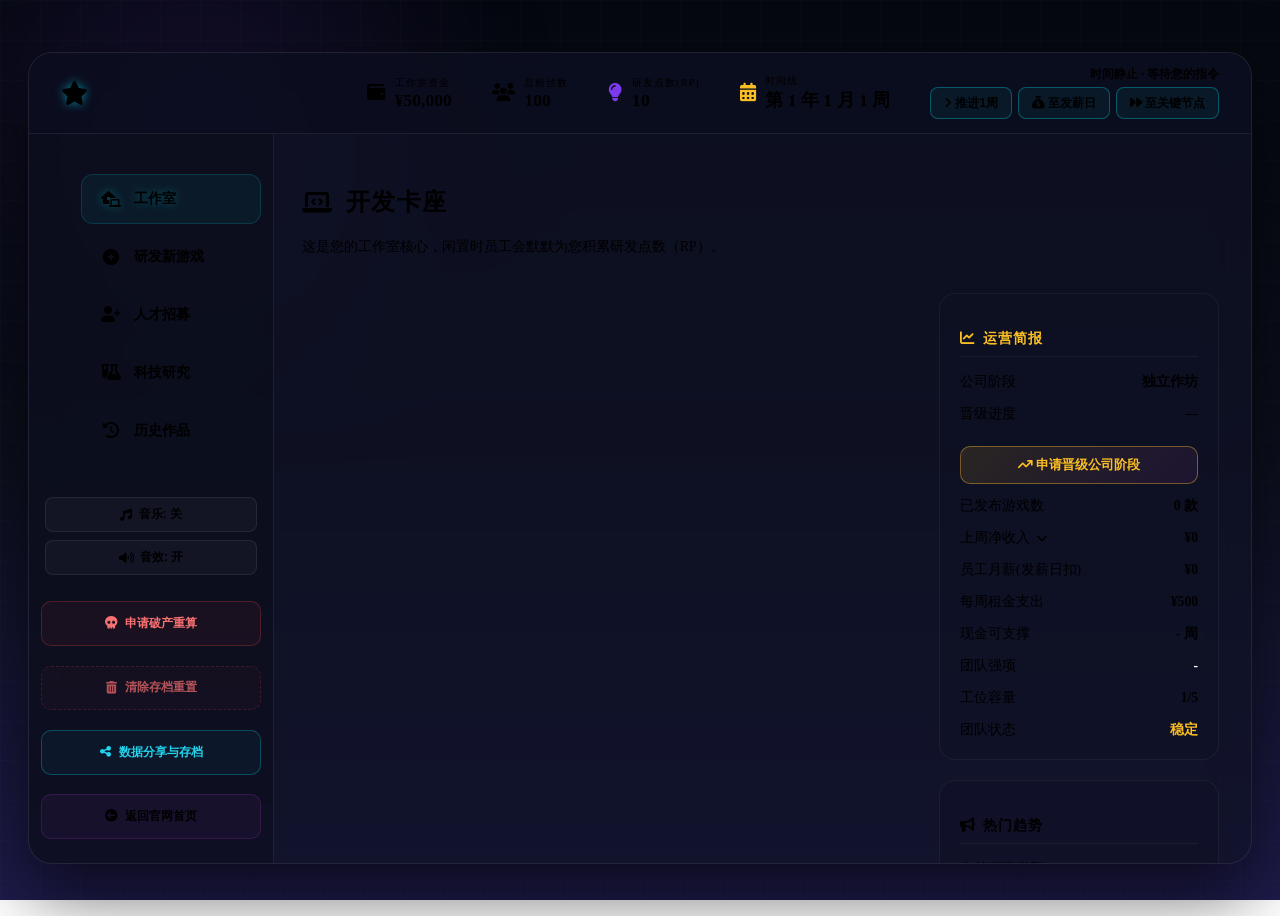
==== simulator.html @ ac46297b "并行开发系统完成 实测全流程通过:阶段解锁 → 立项辅助项目 → 后台自动推进 → 自动发行 → 团队产能分摊。" ====
<!DOCTYPE html>
<html lang="zh-CN">
<head>
    <meta charset="UTF-8">
    <meta name="viewport" content="width=device-width, initial-scale=1.0">
    <title>桔子创业模拟器 - 打造您的游戏帝国</title>
    <link rel="icon" type="image/svg+xml" href="assets/favicon.svg">
    <!-- Google Fonts（Orbitron 未被使用，已移除；Inter 仅保留实际用到的字重） -->
    <link rel="preconnect" href="https://fonts.googleapis.com">
    <link rel="preconnect" href="https://fonts.gstatic.com" crossorigin>
    <link rel="preconnect" href="https://cdn.jsdelivr.net" crossorigin>
    <link href="https://fonts.googleapis.com/css2?family=Inter:wght@400;600;700;800;900&display=swap" rel="stylesheet">
    <!-- Font Awesome 6.4.0：异步加载，避免阻塞首屏渲染 -->
    <link rel="preload" as="style" href="https://cdn.jsdelivr.net/npm/@fortawesome/fontawesome-free@6.4.0/css/all.min.css" onload="this.onload=null;this.rel='stylesheet'">
    <noscript><link rel="stylesheet" href="https://cdn.jsdelivr.net/npm/@fortawesome/fontawesome-free@6.4.0/css/all.min.css"></noscript>
    <link rel="stylesheet" href="assets/css/common.css">
    <link rel="stylesheet" href="assets/css/simulator.css?v=2">
</head>
<body>

    <noscript>
        <div style="position:fixed;inset:0;z-index:9999;display:flex;align-items:center;justify-content:center;background:#05080f;color:#fff;font-family:sans-serif;text-align:center;padding:2rem;">
            桔子创业模拟器需要启用 JavaScript 才能运行，请在浏览器设置中开启后刷新页面。
        </div>
    </noscript>

    <!-- 空间坐标系背景 -->
    <div class="bg-grid"></div>
    <div class="bg-nebula nebula-1"></div>
    <div class="bg-nebula nebula-2"></div>

    <!-- 模拟器主容器 -->
    <div class="dashboard-container">
        
        <!-- 顶部信息栏 -->
        <div class="top-bar">
            <div class="studio-brand" onclick="switchScreen('office')">
                <i class="fa-solid fa-star brand-icon"></i>
                <span class="brand-name" id="top-studio-name">桔子工作室</span>
            </div>
            
            <div class="stats-row">
                <!-- 资金 -->
                <div class="stat-item">
                    <i class="fa-solid fa-wallet stat-icon money"></i>
                    <div class="stat-details">
                        <span class="stat-label">工作室资金</span>
                        <span class="stat-val" id="stat-funds">¥50,000</span>
                    </div>
                </div>
                <!-- 粉丝 -->
                <div class="stat-item">
                    <i class="fa-solid fa-users stat-icon fans"></i>
                    <div class="stat-details">
                        <span class="stat-label">总粉丝数</span>
                        <span class="stat-val" id="stat-fans">100</span>
                    </div>
                </div>
                <!-- 研发点 -->
                <div class="stat-item">
                    <i class="fa-solid fa-lightbulb stat-icon tech"></i>
                    <div class="stat-details">
                        <span class="stat-label">研发点数(RP)</span>
                        <span class="stat-val" id="stat-rp">10</span>
                    </div>
                </div>
                <!-- 日期 -->
                <div class="stat-item">
                    <i class="fa-solid fa-calendar-days stat-icon date"></i>
                    <div class="stat-details">
                        <span class="stat-label">时间线</span>
                        <span class="stat-val" id="stat-date">第 1 年 1 月 1 周</span>
                    </div>
                </div>
                <!-- 推进控制盘（时间由玩家驱动） -->
                <div class="advance-control">
                    <span class="advance-status" id="advance-status">时间静止 · 等待您的指令</span>
                    <div class="advance-btns">
                        <button class="advance-btn" onclick="startAdvance(1, 'week')"><i class="fa-solid fa-angle-right"></i> 推进1周</button>
                        <button class="advance-btn" onclick="advanceToPayday()"><i class="fa-solid fa-sack-dollar"></i> 至发薪日</button>
                        <button class="advance-btn" onclick="advanceToNextBeat()"><i class="fa-solid fa-forward"></i> 至关键节点</button>
                        <button class="advance-btn pause" id="advance-pause-btn" style="display:none;" onclick="stopAdvance()"><i class="fa-solid fa-pause"></i> 暂停</button>
                    </div>
                </div>
            </div>
        </div>

        <!-- 内部工作台 -->
        <div class="workspace">
            <!-- 左侧导航 -->
            <div class="sidebar">
                <ul class="nav-menu">
                    <li class="nav-item active" id="nav-office">
                        <button onclick="switchScreen('office')"><i class="fa-solid fa-house-laptop"></i>工作室</button>
                    </li>
                    <li class="nav-item" id="nav-develop">
                        <button onclick="switchScreen('develop')"><i class="fa-solid fa-circle-plus"></i>研发新游戏</button>
                    </li>
                    <li class="nav-item" id="nav-staff">
                        <button onclick="switchScreen('staff')"><i class="fa-solid fa-user-plus"></i>人才招募</button>
                    </li>
                    <li class="nav-item" id="nav-research">
                        <button onclick="switchScreen('research')"><i class="fa-solid fa-flask-vial"></i>科技研究</button>
                    </li>
                    <li class="nav-item" id="nav-history">
                        <button onclick="switchScreen('history')"><i class="fa-solid fa-clock-rotate-left"></i>历史作品</button>
                    </li>
                </ul>

                <!-- 音效与音乐控制 -->
                <div class="audio-control-panel">
                    <button class="audio-btn" id="btn-bgm" onclick="toggleBGM(event)">
                        <i class="fa-solid fa-music"></i> 音乐: 关
                    </button>
                    <button class="audio-btn" id="btn-sfx" class="audio-btn active" onclick="toggleSFX(event)">
                        <i class="fa-solid fa-volume-high"></i> 音效: 开
                    </button>
                </div>

                <!-- 主动破产清盘 -->
                <button class="nav-footer-btn" style="margin-bottom: 0.6rem; background: rgba(239, 68, 68, 0.06); border: 1px solid rgba(239, 68, 68, 0.25); color: #f87171; width: 100%; outline: none;" onclick="confirmRestartGame()">
                    <i class="fa-solid fa-skull"></i>申请破产重算
                </button>

                <!-- 重置游戏数据 -->
                <button class="nav-footer-btn" style="margin-bottom: 0.6rem; background: rgba(239, 68, 68, 0.03); border: 1px dashed rgba(239, 68, 68, 0.2); color: rgba(248, 113, 113, 0.7); width: 100%; outline: none;" onclick="resetAllGameData()">
                    <i class="fa-solid fa-trash-can"></i>清除存档重置
                </button>

                <!-- 数据分享与存档 -->
                <button class="nav-footer-btn" style="margin-bottom: 0.6rem; background: rgba(0, 240, 255, 0.04); border: 1px solid rgba(0, 240, 255, 0.25); color: #22d3ee; width: 100%; outline: none;" onclick="openShareModal()">
                    <i class="fa-solid fa-share-nodes"></i>数据分享与存档
                </button>

                <!-- 返回主页按钮 -->
                <a href="index.html" class="nav-footer-btn">
                    <i class="fa-solid fa-circle-arrow-left"></i>返回官网首页
                </a>
            </div>

            <!-- 右侧视口 -->
            <div class="content-viewport">
                
                <!-- 3.1 工作室总览面板 -->
                <div class="screen-panel active" id="panel-office">
                    <div class="panel-header">
                        <h2 class="panel-title"><i class="fa-solid fa-laptop-code" style="color: var(--accent-neon);"></i>开发卡座</h2>
                        <p class="panel-desc">这是您的工作室核心，闲置时员工会默默为您积累研发点数（RP）。</p>
                    </div>
                    
                    <div class="office-grid">
                        <!-- 开发卡座列表 -->
                        <div class="desks-section" id="office-desks">
                            <!-- 动态加载员工桌子 -->
                        </div>

                        <!-- 办公室财务与状态侧栏 -->
                        <div class="office-aside">
                            <div class="glass-box">
                                <h3 class="aside-title"><i class="fa-solid fa-chart-line"></i>运营简报</h3>
                                <div class="stat-list">
                                    <div class="list-item">
                                        <span class="list-lbl">公司阶段</span>
                                        <span class="list-val" id="aside-stage-name" style="color: var(--text-secondary);">独立作坊</span>
                                    </div>
                                    <div class="list-item">
                                        <span class="list-lbl">晋级进度</span>
                                        <span class="list-val" id="aside-stage-next" style="color: var(--text-secondary); font-size: 0.78rem; text-align: right;">—</span>
                                    </div>
                                    <button class="btn-stageup" id="aside-stageup-btn" onclick="openStageUpModal()">
                                        <i class="fa-solid fa-arrow-trend-up"></i> 申请晋级公司阶段
                                    </button>
                                    <div class="list-item">
                                        <span class="list-lbl">已发布游戏数</span>
                                        <span class="list-val" id="aside-released-count">0 款</span>
                                    </div>
                                    <div class="list-item" style="cursor: pointer;" onclick="toggleWeeklyBill()">
                                        <span class="list-lbl">上周净收入 <i class="fa-solid fa-chevron-down" id="bill-arrow" style="font-size: 0.72rem; margin-left: 3px; transition: transform 0.2s;"></i></span>
                                        <span class="list-val accent" id="aside-last-income">¥0</span>
                                    </div>
                                    <div id="weekly-bill-details" class="weekly-bill-details">
                                        <div class="bill-row">
                                            <span>🎮 游戏销售额：</span>
                                            <span style="color: var(--accent-emerald);" id="bill-game-sales">+¥0</span>
                                        </div>
                                        <div class="bill-row">
                                            <span>👥 员工工资：</span>
                                            <span style="color: var(--accent-pink);" id="bill-employee-wages">-¥0</span>
                                        </div>
                                        <div class="bill-row">
                                            <span>🏢 办公室房租：</span>
                                            <span style="color: var(--accent-pink);">-¥500</span>
                                        </div>
                                    </div>
                                    <div class="list-item">
                                        <span class="list-lbl">员工月薪(发薪日扣)</span>
                                        <span class="list-val" id="aside-weekly-wages" style="color: var(--accent-pink);">¥0</span>
                                    </div>
                                    <div class="list-item">
                                        <span class="list-lbl">每周租金支出</span>
                                        <span class="list-val" id="aside-weekly-rent" style="color: var(--accent-pink);">¥500</span>
                                    </div>
                                    <div class="list-item">
                                        <span class="list-lbl">现金可支撑</span>
                                        <span class="list-val" id="aside-runway" style="color: var(--accent-neon);">- 周</span>
                                    </div>
                                    <div class="list-item">
                                        <span class="list-lbl">团队强项</span>
                                        <span class="list-val" id="aside-team-focus" style="color: #fff;">-</span>
                                    </div>
                                    <div class="list-item">
                                        <span class="list-lbl">工位容量</span>
                                        <span class="list-val" id="aside-office-slots" style="color: var(--accent-neon);">1/5</span>
                                    </div>
                                    <div class="list-item">
                                        <span class="list-lbl">团队状态</span>
                                        <span class="list-val" id="aside-team-health" style="color: var(--accent-yellow);">稳定</span>
                                    </div>
                                </div>
                            </div>
                            
                            <div class="glass-box" id="aux-projects-box" style="display:none;">
                                <h3 class="aside-title" style="color: var(--accent-yellow);"><i class="fa-solid fa-layer-group"></i>并行项目（B组）</h3>
                                <div id="aux-projects-list"></div>
                            </div>

                            <div class="glass-box">
                                <h3 class="aside-title" style="color: var(--accent-pink);"><i class="fa-solid fa-bullhorn"></i>热门趋势</h3>
                                <div class="stat-list">
                                    <div class="list-item">
                                        <span class="list-lbl">当前潮流类型</span>
                                        <span class="list-val" id="aside-trend-genre" style="color: #fff;">RPG</span>
                                    </div>
                                    <div class="list-item">
                                        <span class="list-lbl">当前热门题材</span>
                                        <span class="list-val" id="aside-trend-topic" style="color: #fff;">打工人</span>
                                    </div>
                                    <div class="list-item">
                                        <span class="list-lbl">建议动作</span>
                                        <span class="list-val" id="aside-next-action" style="color: var(--accent-yellow);">观察市场</span>
                                    </div>
                                </div>
                            </div>
                        </div>
                    </div>
                </div>

                <!-- 3.2 游戏开发立项面板 -->
                <div class="screen-panel" id="panel-develop">
                    <div class="panel-header">
                        <h2 class="panel-title"><i class="fa-solid fa-gamepad" style="color: var(--accent-pink);"></i>立项设计案</h2>
                        <p class="panel-desc">合理搭配题材、类型和目标平台，好产品才能引爆销量！</p>
                    </div>

                    <div class="dev-setup-panel">
                        <!-- 游戏名字 -->
                        <div class="form-group">
                            <label class="form-label"><i class="fa-solid fa-pen-nib"></i>游戏名称</label>
                            <input type="text" class="input-text" id="dev-name" placeholder="输入炫酷的游戏名字">
                        </div>

                        <!-- 平台选择 -->
                        <div class="form-group">
                            <label class="form-label"><i class="fa-solid fa-display"></i>目标平台</label>
                            <div class="option-grid" id="dev-platforms">
                                <!-- 动态加载可选平台 -->
                            </div>
                        </div>

                        <!-- 类型选择 -->
                        <div class="form-group">
                            <label class="form-label"><i class="fa-solid fa-puzzle-piece"></i>游戏类型</label>
                            <div class="option-grid" id="dev-genres">
                                <!-- 动态加载可选类型 -->
                            </div>
                        </div>

                        <!-- 题材选择 -->
                        <div class="form-group">
                            <label class="form-label"><i class="fa-solid fa-book"></i>游戏题材</label>
                            <div class="option-grid" id="dev-topics">
                                <!-- 动态加载可选题材 -->
                            </div>
                        </div>

                        <div class="project-preview" id="project-preview">
                            <!-- 动态显示立项风险、团队适配度和预估结果 -->
                        </div>

                        <!-- 开始研发按钮 -->
                        <button class="btn-start-dev" onclick="startDevelopment()">
                            <i class="fa-solid fa-rocket" style="margin-right: 8px;"></i>扣除研发金并开始制作
                        </button>

                        <!-- 并行辅助项目按钮（达到企业阶段后解锁） -->
                        <button class="btn-start-dev btn-aux-dev" id="btn-start-aux" style="display:none;" onclick="startAuxProject()">
                            <i class="fa-solid fa-layer-group" style="margin-right: 8px;"></i>作为并行辅助项目研发（B组自动推进）
                        </button>
                        <p class="aux-cap-hint" id="aux-cap-hint" style="display:none;"></p>
                    </div>
                </div>

                <!-- 3.3 人才招募面板 -->
                <div class="screen-panel" id="panel-staff">
                    <div class="panel-header">
                        <h2 class="panel-title"><i class="fa-solid fa-user-tie" style="color: var(--accent-yellow);"></i>人才招募中心</h2>
                        <p class="panel-desc">优秀团队是好游戏的前提。您可以花费雇佣金猎聘业界老手！</p>
                    </div>

                    <div class="staff-layout">
                        <div class="staff-market-bar">
                            <div class="market-copy">
                                <span class="market-title">人才市场</span>
                                <span class="market-meta" id="staff-ssr-pity">8 次内必出 SSR</span>
                            </div>
                            <button class="btn-refresh-market" onclick="refreshHiringMarket()">
                                <i class="fa-solid fa-rotate"></i>
                                刷新市场 <span id="staff-refresh-cost">¥1,800</span>
                            </button>
                        </div>
                        <div class="hiring-pool" id="hiring-list">
                            <!-- 动态加载待聘候选人 -->
                        </div>
                    </div>
                </div>

                <!-- 3.4 科技研发面板 -->
                <div class="screen-panel" id="panel-research">
                    <div class="panel-header">
                        <h2 class="panel-title"><i class="fa-solid fa-flask" style="color: var(--accent-purple);"></i>桔子科技院</h2>
                        <p class="panel-desc">使用研发点数(RP)解锁更多的游戏题材、类型和次时代平台。</p>
                    </div>

                    <div class="research-tabs">
                        <button class="tab-link active" onclick="switchResearchTab('genre', this)">解锁游戏类型</button>
                        <button class="tab-link" onclick="switchResearchTab('topic', this)">解锁主题题材</button>
                        <button class="tab-link" onclick="switchResearchTab('platform', this)">解锁次时代平台</button>
                        <button class="tab-link" onclick="switchResearchTab('perk', this)">经营强化</button>
                    </div>

                    <div class="research-grid" id="research-list">
                        <!-- 动态加载科技树选项 -->
                    </div>
                </div>

                <!-- 3.5 历史作品列表 -->
                <div class="screen-panel" id="panel-history">
                    <div class="panel-header" style="margin-bottom: 1rem;">
                        <h2 class="panel-title"><i class="fa-solid fa-trophy" style="color: var(--accent-yellow);"></i>发展史与荣誉室</h2>
                        <p class="panel-desc">回顾您的公司荣誉编年史与发行的游戏目录。</p>
                    </div>

                    <div class="research-tabs" style="margin-bottom: 1.25rem; display: flex; flex-wrap: nowrap;">
                        <button class="tab-link active" id="tab-history-games" style="padding: 0.5rem 1.25rem;" onclick="switchHistoryTab('games')">🎮 已发行游戏</button>
                        <button class="tab-link" id="tab-history-chronicle" style="padding: 0.5rem 1.25rem;" onclick="switchHistoryTab('chronicle')">📜 工作室编年史</button>
                    </div>

                    <!-- 游戏列表 -->
                    <div class="history-list" id="history-releases" style="display: flex;">
                        <!-- 动态加载发布历史 -->
                    </div>

                    <!-- 编年史时间轴 -->
                    <div id="history-chronicle" style="display: none; flex-direction: column; gap: 1.2rem; max-height: 480px; overflow-y: auto; padding: 0.8rem 0.5rem; border-left: 2px solid rgba(251, 191, 36, 0.25); margin-left: 10px;">
                        <!-- 动态加载编年史 -->
                    </div>
                </div>

                <!-- 4.1 卡片化研发看板 -->
                <div class="dev-overlay" id="development-overlay">
                    <div class="dev-header">
                        <div class="dev-game-name" id="board-game-name">项目名</div>
                        <div class="dev-game-meta" id="board-game-meta">Casual | 抖音小游戏</div>
                    </div>

                    <!-- 属性与进度汇总 -->
                    <div class="board-stats-row">
                        <div class="points-counter"><span class="points-val code" id="board-code">0</span><span class="points-lbl">代码</span></div>
                        <div class="points-counter"><span class="points-val art" id="board-art">0</span><span class="points-lbl">美术</span></div>
                        <div class="points-counter"><span class="points-val design" id="board-design">0</span><span class="points-lbl">设计</span></div>
                        <div class="points-counter"><span class="points-val bugs" id="board-bugs" style="color: var(--accent-pink);">0</span><span class="points-lbl">Bug</span></div>
                        <div class="points-counter"><span class="points-val" id="board-progress" style="color: var(--accent-yellow);">0%</span><span class="points-lbl">进度</span></div>
                    </div>
                    <div class="progress-container">
                        <div class="progress-bar" id="board-progress-bar"></div>
                        <span class="dev-phase-label" id="board-phase">📐 概念设计阶段</span>
                    </div>

                    <p class="board-hint" id="board-hint">从下列开发卡中选择 1 张……</p>

                    <!-- 三张事件卡 -->
                    <div class="dev-board-cards" id="dev-board-cards"></div>

                    <!-- 完成 / 打磨阶段操作区 -->
                    <div class="dev-board-finish" id="dev-board-finish" style="display:none;"></div>
                </div>

            </div>
        </div>
    </div>

    <!-- 4.2 评测与结算模态框 -->
    <div class="modal-overlay" id="review-modal">
        <div class="review-card">
            <h3 class="review-title" id="modal-title">新游评测简报</h3>
            
            <div class="rating-box">
                <span class="rating-num" id="modal-rating">9.5</span>
                <div class="rating-stars" id="modal-stars">
                    <!-- 动态高亮星星 -->
                </div>
            </div>

            <!-- 动态绘制 SVG 销量折线图 -->
            <div class="chart-container" id="modal-chart-box"></div>

            <div class="score-breakdown" id="modal-score-breakdown">
                <!-- 动态渲染评分拆解 -->
            </div>

            <div class="review-list" id="modal-reviews">
                <!-- 动态评论内容 -->
            </div>

            <button class="btn-modal-close" onclick="closeReviewModal()">
                宣布推向市场并开启推广！
            </button>
        </div>
    </div>

    <!-- 4.3 随机事件模态框 -->
    <div class="modal-overlay" id="event-modal">
        <div class="event-card">
            <h3 class="event-title" id="event-modal-title"><i class="fa-solid fa-circle-exclamation"></i>突发紧急事件</h3>
            <p class="event-desc" id="event-modal-desc">事件描述</p>
            <div class="event-choices" id="event-modal-choices">
                <!-- 动态按钮选项 -->
            </div>
        </div>
    </div>

    <!-- 4.4 发行商决策模态框 -->
    <div class="modal-overlay" id="publisher-modal">
        <div class="review-card" style="max-width: 750px;">
            <h3 class="review-title" style="color: var(--accent-neon);"><i class="fa-solid fa-paper-plane"></i> 选择游戏发行渠道</h3>
            <p class="panel-desc" style="text-align: center; margin-bottom: 1rem;">选择适合您当前游戏规模和财务状况的发行方式，直接影响后续的爆款概率和分成！</p>
            
            <div class="publisher-options" id="pub-options-list">
                <div class="publisher-card selected" id="pub-card-self" onclick="selectPublisherOption('self')">
                    <div class="pub-icon"><i class="fa-solid fa-user-shield"></i></div>
                    <div class="pub-name">自主独立发行</div>
                    <div class="pub-meta">
                        <div><span class="pub-lbl">预付款</span><span class="pub-val accent">¥0</span></div>
                        <div><span class="pub-lbl">平台分成</span><span class="pub-val">0% (保留100%)</span></div>
                        <div><span class="pub-lbl">粉丝曝光</span><span class="pub-val accent-blue">1.0x (无加成)</span></div>
                    </div>
                    <p class="pub-desc">独立在各大应用商城上架，无需任何额外费用，但缺乏流量扶持。</p>
                </div>
                
                <div class="publisher-card" id="pub-card-tiktok" onclick="selectPublisherOption('tiktok')">
                    <div class="pub-icon" style="color: var(--accent-pink);"><i class="fa-brands fa-tiktok"></i></div>
                    <div class="pub-name">抖音精选独占</div>
                    <div class="pub-meta">
                        <div><span class="pub-lbl">预付款</span><span class="pub-val accent" style="color: var(--accent-emerald);">+¥5,000</span></div>
                        <div><span class="pub-lbl">平台分成</span><span class="pub-val">50% (抽取一半)</span></div>
                        <div><span class="pub-lbl">粉丝曝光</span><span class="pub-val accent-blue">1.5x 流量推荐</span></div>
                    </div>
                    <p class="pub-desc">与抖音精选深度联运，瞬间获取大量推荐并获得补贴金，但分成折半。</p>
                </div>
                
                <div class="publisher-card" id="pub-card-steam" onclick="selectPublisherOption('steam')">
                    <div class="pub-icon" style="color: var(--accent-yellow);"><i class="fa-brands fa-steam"></i></div>
                    <div class="pub-name">Steam 大厂联运</div>
                    <div class="pub-meta">
                        <div><span class="pub-lbl">预付款</span><span class="pub-val accent" style="color: var(--accent-pink);">-¥5,000</span></div>
                        <div><span class="pub-lbl">平台分成</span><span class="pub-val">30% (抽取三成)</span></div>
                        <div><span class="pub-lbl">粉丝曝光</span><span class="pub-val accent-blue">2.5x 爆发引流</span></div>
                    </div>
                    <p class="pub-desc">通过国际发行商上架，需垫付 ¥5,000 申请费，但可带来全球爆发性推广。</p>
                </div>
            </div>
            
            <button class="btn-modal-close" style="margin-top: 1.5rem; width: 100%;" onclick="confirmPublisherSelection()">
                签署协议并正式推向市场！
            </button>
        </div>
    </div>

    <!-- 4.5 破产结算模态框 -->
    <div class="modal-overlay" id="bankruptcy-modal">
        <div class="review-card" style="max-width: 500px; text-align: center;">
            <h3 class="review-title" style="color: var(--accent-pink);"><i class="fa-solid fa-skull-crossbones"></i> 工作室破产重组</h3>
            
            <div class="rating-box" style="margin: 1rem 0; background: rgba(217, 70, 239, 0.05); border-color: rgba(217, 70, 239, 0.2);">
                <div class="rating-num" style="font-size: 2.2rem; color: var(--accent-pink);" id="settle-title">创业终结</div>
                <div class="rating-stars" style="color: var(--text-secondary); font-size: 0.85rem;" id="settle-subtitle">
                    桔子工作室由于债务赤字宣布破产倒闭
                </div>
            </div>

            <div class="review-list" style="text-align: left; gap: 0.75rem;">
                <div class="list-item" style="border-bottom: 1px solid rgba(255,255,255,0.02); padding-bottom: 0.5rem;">
                    <span class="list-lbl">已发布游戏数</span>
                    <span class="list-val" id="settle-games-count" style="color: #fff;">0 款</span>
                </div>
                <div class="list-item" style="border-bottom: 1px solid rgba(255,255,255,0.02); padding-bottom: 0.5rem;">
                    <span class="list-lbl">历史最大粉丝群</span>
                    <span class="list-val" id="settle-max-fans" style="color: var(--accent-neon);">0 名</span>
                </div>
                <div class="list-item" style="border-bottom: 1px solid rgba(255,255,255,0.02); padding-bottom: 0.5rem;">
                    <span class="list-lbl">公司最终净资产</span>
                    <span class="list-val" id="settle-final-funds" style="color: var(--accent-yellow);">¥0</span>
                </div>
                <div class="list-item" style="padding-top: 0.5rem; justify-content: center; background: rgba(0,240,255,0.04); border: 1px dashed rgba(0,240,255,0.2); border-radius: 8px; padding: 0.8rem; flex-direction: column; align-items: center; gap: 0.4rem;">
                    <span class="list-lbl" style="font-weight: 700; color: var(--accent-neon);">🏆 获得多周目“桔子勋章”</span>
                    <span class="list-val" id="settle-medals-gained" style="font-size: 1.5rem; font-family: var(--font-title); color: var(--accent-yellow);">+0 枚</span>
                    <span style="font-size: 0.7rem; color: var(--text-secondary);">勋章已持久保存，可在新游戏开局前购买永久加成！</span>
                </div>
            </div>

            <button class="btn-modal-close" style="margin-top: 1rem; width: 100%; background: linear-gradient(135deg, #d946ef 0%, #7c3aed 100%); box-shadow: 0 0 15px rgba(217,70,239,0.3);" onclick="goToMedalShop()">
                进入下一世，开启多周目！
            </button>
        </div>
    </div>

    <!-- 4.6 桔子勋章特权商店模态框 -->
    <div class="modal-overlay" id="medal-shop-modal">
        <div class="review-card" style="max-width: 650px;">
            <h3 class="review-title" style="color: var(--accent-yellow);"><i class="fa-solid fa-store"></i> 桔子勋章特权商店</h3>
            <div style="display: flex; justify-content: space-between; align-items: center; background: rgba(251,191,36,0.05); border: 1px solid rgba(251,191,36,0.15); border-radius: 10px; padding: 0.75rem 1rem;">
                <span style="font-size: 0.88rem; color: var(--text-secondary);"><i class="fa-solid fa-award"></i> 当前拥有勋章数：</span>
                <span id="shop-owned-medals" style="font-family: var(--font-title); font-size: 1.25rem; font-weight: 900; color: var(--accent-yellow);">0 枚</span>
            </div>
            
            <p class="panel-desc" style="text-align: center; margin-bottom: 0.5rem;">购买强力传承特权，直接加成下一局初始属性（开局购买，单局内永久生效）</p>
            
            <div class="review-list" style="gap: 0.85rem;">
                <!-- 特权一 -->
                <div class="list-item" style="flex-direction: row; justify-content: space-between; align-items: center; background: rgba(255,255,255,0.02); border: 1px solid rgba(255,255,255,0.05); border-radius: 12px; padding: 1rem; cursor: pointer; transition: all 0.3s;" id="perk-row-funds" onclick="togglePerkSelection('fundsBoost', 1)">
                    <div style="display: flex; align-items: center; gap: 1rem; flex: 1;">
                        <div style="font-size: 1.8rem; color: var(--accent-neon); width: 40px; text-align: center;"><i class="fa-solid fa-sack-dollar"></i></div>
                        <div style="display: flex; flex-direction: column; gap: 0.25rem; text-align: left;">
                            <span style="font-weight: 700; color: #fff; font-size: 0.95rem;">天使轮注资 (初始资金提升)</span>
                            <span style="font-size: 0.75rem; color: var(--text-secondary);">开局资金提升至 ¥80,000（额外赠送 ¥30,000）</span>
                        </div>
                    </div>
                    <div style="text-align: right; display: flex; flex-direction: column; align-items: flex-end; gap: 0.3rem;">
                        <span style="font-family: var(--font-title); font-size: 0.85rem; color: var(--accent-yellow); font-weight: 700;">1 勋章</span>
                        <span class="btn-research" id="perk-badge-funds" style="padding: 0.2rem 0.6rem; font-size: 0.7rem; border-color: rgba(255,255,255,0.2); color: var(--text-secondary); pointer-events: none;">未选中</span>
                    </div>
                </div>

                <!-- 特权二 -->
                <div class="list-item" style="flex-direction: row; justify-content: space-between; align-items: center; background: rgba(255,255,255,0.02); border: 1px solid rgba(255,255,255,0.05); border-radius: 12px; padding: 1rem; cursor: pointer; transition: all 0.3s;" id="perk-row-rogue" onclick="togglePerkSelection('roguelikeUnlocked', 2)">
                    <div style="display: flex; align-items: center; gap: 1rem; flex: 1;">
                        <div style="font-size: 1.8rem; color: var(--accent-pink); width: 40px; text-align: center;"><i class="fa-solid fa-skull"></i></div>
                        <div style="display: flex; flex-direction: column; gap: 0.25rem; text-align: left;">
                            <span style="font-weight: 700; color: #fff; font-size: 0.95rem;">技术传承 (初始解锁 Roguelike)</span>
                            <span style="font-size: 0.75rem; color: var(--text-secondary);">无需研究，开局自动解锁高收益游戏类型：“动作地牢”</span>
                        </div>
                    </div>
                    <div style="text-align: right; display: flex; flex-direction: column; align-items: flex-end; gap: 0.3rem;">
                        <span style="font-family: var(--font-title); font-size: 0.85rem; color: var(--accent-yellow); font-weight: 700;">2 勋章</span>
                        <span class="btn-research" id="perk-badge-rogue" style="padding: 0.2rem 0.6rem; font-size: 0.7rem; border-color: rgba(255,255,255,0.2); color: var(--text-secondary); pointer-events: none;">未选中</span>
                    </div>
                </div>

                <!-- 特权三 -->
                <div class="list-item" style="flex-direction: row; justify-content: space-between; align-items: center; background: rgba(255,255,255,0.02); border: 1px solid rgba(255,255,255,0.05); border-radius: 12px; padding: 1rem; cursor: pointer; transition: all 0.3s;" id="perk-row-fans" onclick="togglePerkSelection('fansGrowthBoost', 3)">
                    <div style="display: flex; align-items: center; gap: 1rem; flex: 1;">
                        <div style="font-size: 1.8rem; color: var(--accent-yellow); width: 40px; text-align: center;"><i class="fa-solid fa-tower-broadcast"></i></div>
                        <div style="display: flex; flex-direction: column; gap: 0.25rem; text-align: left;">
                            <span style="font-weight: 700; color: #fff; font-size: 0.95rem;">大厂光环 (粉丝自然回流)</span>
                            <span style="font-size: 0.75rem; color: var(--text-secondary);">名气效应加成，游戏公司每天自然吸引 +5 名粉丝</span>
                        </div>
                    </div>
                    <div style="text-align: right; display: flex; flex-direction: column; align-items: flex-end; gap: 0.3rem;">
                        <span style="font-family: var(--font-title); font-size: 0.85rem; color: var(--accent-yellow); font-weight: 700;">3 勋章</span>
                        <span class="btn-research" id="perk-badge-fans" style="padding: 0.2rem 0.6rem; font-size: 0.7rem; border-color: rgba(255,255,255,0.2); color: var(--text-secondary); pointer-events: none;">未选中</span>
                    </div>
                </div>
            </div>
            
            <div style="display: flex; justify-content: space-between; align-items: center; margin-top: 0.5rem; font-size: 0.8rem; padding: 0 0.5rem;">
                <span style="color: var(--text-secondary);">结算总扣除勋章：<span id="shop-total-cost" style="color: var(--accent-pink); font-family: var(--font-title); font-weight: 700;">0</span> 枚</span>
                <span style="color: var(--text-secondary);">剩余：<span id="shop-remaining-medals" style="color: var(--accent-neon); font-family: var(--font-title); font-weight: 700;">0</span> 枚</span>
            </div>

            <button class="btn-modal-close" style="margin-top: 1rem; width: 100%; background: linear-gradient(135deg, #00f0ff 0%, #7c3aed 100%);" onclick="applyMedalShopPerksAndStart()">
                签署协议，正式重组启程！
            </button>
        </div>
    </div>

    <!-- 6. 自定义高科技弹窗 (Custom Alert Overlay) -->
    <div id="custom-alert-modal" class="custom-alert-overlay" role="alertdialog" aria-modal="true" aria-labelledby="custom-alert-title" aria-describedby="custom-alert-message">
        <div class="custom-alert-card glass-card">
            <div class="custom-alert-header">
                <i class="fa-solid fa-bell custom-alert-icon info"></i>
                <span id="custom-alert-title">系统提示</span>
            </div>
            <div class="custom-alert-body" id="custom-alert-message">
                提示内容
            </div>
            <div class="custom-alert-footer">
                <button class="custom-alert-btn" id="custom-alert-confirm-btn">确定</button>
            </div>
        </div>
    </div>

    <!-- 7. 自定义高科技确认弹窗 (Custom Confirm Overlay) -->
    <div id="custom-confirm-modal" class="custom-alert-overlay" role="alertdialog" aria-modal="true" aria-labelledby="custom-confirm-title" aria-describedby="custom-confirm-message">
        <div class="custom-alert-card glass-card">
            <div class="custom-alert-header">
                <i class="fa-solid fa-circle-question custom-alert-icon info"></i>
                <span id="custom-confirm-title">系统确认</span>
            </div>
            <div class="custom-alert-body" id="custom-confirm-message">
                确认内容
            </div>
            <div class="custom-alert-footer" style="gap: 1rem;">
                <button class="custom-alert-btn" id="custom-confirm-cancel-btn" style="background: rgba(255,255,255,0.06); border: 1px solid rgba(255,255,255,0.15); color: var(--text-secondary); box-shadow: none;">取消</button>
                <button class="custom-alert-btn" id="custom-confirm-ok-btn">确定</button>
            </div>
        </div>
    </div>

    <!-- 8. 数据分享与存档弹窗 (Custom Share & Save Overlay) -->
    <div id="share-modal" class="modal-overlay">
        <div class="event-card glass-card" style="max-width: 520px; border-color: rgba(0, 240, 255, 0.3); box-shadow: 0 25px 50px rgba(0,0,0,0.7), 0 0 25px rgba(0,240,255,0.15);">
            <h3 class="event-title" style="color: var(--accent-neon);"><i class="fa-solid fa-share-nodes"></i> 数据分享与存档</h3>
            
            <!-- Tab 切换 -->
            <div class="research-tabs" style="margin-bottom: 0.5rem; display: flex; flex-wrap: nowrap; overflow-x: auto;">
                <button class="tab-link active" id="tab-share-achievement" style="flex-shrink: 0;" onclick="switchShareTab('achievement')">🏆 成就分享</button>
                <button class="tab-link" id="tab-share-save" style="flex-shrink: 0;" onclick="switchShareTab('save')">💾 存档传输</button>
            </div>
            
            <!-- 成就分享面板 -->
            <div id="share-panel-achievement" class="share-tab-content">
                <p class="event-desc" style="font-size: 0.88rem; margin-bottom: 0.8rem;">您可以复制下方的专属【工作室成就卡片】，分享给您的好友：</p>
                <div style="background: rgba(0,0,0,0.3); border: 1px solid rgba(255,255,255,0.06); border-radius: 12px; padding: 1rem; font-size: 0.9rem; line-height: 1.6; color: var(--text-primary); text-align: left; min-height: 100px; white-space: pre-wrap; margin-bottom: 1.25rem;" id="share-achievement-text">
                    正在读取当前进度...
                </div>
                <button class="btn-modal-close" style="width: 100%;" onclick="copyAchievementCard()">
                    一键复制成就卡片
                </button>
            </div>
            
            <!-- 存档传输面板 -->
            <div id="share-panel-save" class="share-tab-content" style="display: none;">
                <p class="event-desc" style="font-size: 0.85rem; margin-bottom: 0.8rem; line-height: 1.4;">
                    <strong>导出</strong>：生成您当前的 Base64 编码存档码以实现数据跨设备传输；<br>
                    <strong>导入</strong>：粘贴存档码即可覆盖本地数据并自动载入新进度。
                </p>
                
                <div style="display: flex; flex-direction: column; gap: 0.8rem; margin-bottom: 1.25rem;">
                    <!-- 导出 -->
                    <div>
                        <span style="font-size: 0.8rem; color: var(--accent-neon); font-weight: 700; display: block; margin-bottom: 0.4rem;">【导出】当前设备存档码：</span>
                        <div style="display: flex; gap: 0.5rem;">
                            <textarea id="share-export-code" readonly style="flex: 1; height: 50px; background: rgba(0,0,0,0.4); border: 1px solid rgba(255,255,255,0.1); border-radius: 8px; color: var(--text-secondary); font-family: monospace; font-size: 0.75rem; padding: 0.4rem; resize: none; outline: none; word-break: break-all;"></textarea>
                            <button class="btn-research" style="height: 50px; padding: 0 1rem; font-size: 0.85rem;" onclick="copyExportSaveCode()">复制</button>
                        </div>
                    </div>
                    
                    <!-- 导入 -->
                    <div>
                        <span style="font-size: 0.8rem; color: var(--accent-pink); font-weight: 700; display: block; margin-bottom: 0.4rem;">【导入】输入外部存档码：</span>
                        <div style="display: flex; gap: 0.5rem;">
                            <textarea id="share-import-code" placeholder="请在此处粘贴导出的存档码..." style="flex: 1; height: 50px; background: rgba(0,0,0,0.4); border: 1px solid rgba(217,70,239,0.25); border-radius: 8px; color: #fff; font-family: monospace; font-size: 0.75rem; padding: 0.4rem; resize: none; outline: none; word-break: break-all;"></textarea>
                            <button class="btn-research" style="height: 50px; padding: 0 1rem; font-size: 0.85rem; border-color: var(--accent-pink); color: var(--accent-pink);" onclick="importSaveCode()">导入</button>
                        </div>
                    </div>
                </div>
            </div>
            
            <button class="btn-modal-close" style="width: 100%; background: transparent; border: 1px solid rgba(255,255,255,0.15); color: var(--text-secondary); margin-top: 0.5rem;" onclick="closeShareModal()">
                关闭窗口
            </button>
        </div>
    </div>

    <!-- 9. 员工职业专精选择弹窗 (Employee Specialization Overlay) -->
    <div id="specialty-modal" class="modal-overlay">
        <div class="event-card glass-card" style="max-width: 480px; border-color: var(--accent-neon); box-shadow: 0 25px 50px rgba(0,0,0,0.7), 0 0 25px rgba(0, 240, 255, 0.15);">
            <h3 class="event-title" style="color: var(--accent-neon);"><i class="fa-solid fa-graduation-cap"></i> 职业专精选择</h3>
            <p class="event-desc" id="specialty-modal-desc">为员工选择未来的晋升专精方向：</p>
            
            <div style="display: flex; flex-direction: column; gap: 1rem; margin-bottom: 1.25rem;" id="specialty-choices-container">
                <!-- 两个专精选项卡片 -->
            </div>
            
            <button class="btn-modal-close" style="width: 100%; background: transparent; border: 1px solid rgba(255,255,255,0.15); color: var(--text-secondary);" onclick="closeSpecialtyModal()">
                考虑一下
            </button>
        </div>
     </div>

    <!-- 10. 创始人背景选择弹窗 -->
    <div id="founder-modal" class="modal-overlay">
        <div class="review-card" style="max-width: 760px;">
            <h3 class="review-title" style="color: var(--accent-neon);"><i class="fa-solid fa-id-badge"></i> 选择你的创始人背景</h3>
            <p class="panel-desc" style="text-align:center; margin-bottom:1rem;">你的出身将决定整个周目的玩法风格——选择后不可更改。</p>
            <div class="founder-grid" id="founder-choices"></div>
        </div>
    </div>

    <!-- 11. 开发卡结果弹窗 -->
    <div id="card-result-modal" class="modal-overlay">
        <div class="event-card">
            <h3 class="event-title" id="card-result-title"><i class="fa-solid fa-book-open"></i> 开发手记</h3>
            <p class="event-desc" id="card-result-desc">事件描述</p>
            <div class="event-choices" id="card-result-choices"></div>
        </div>
    </div>

    <!-- 12. 公司晋级评估弹窗 -->
    <div id="stageup-modal" class="modal-overlay">
        <div class="event-card glass-card" style="max-width: 480px; border-color: var(--accent-yellow); box-shadow: 0 25px 50px rgba(0,0,0,0.7), 0 0 25px rgba(251,191,36,0.18);">
            <h3 class="event-title" id="stageup-modal-title" style="color: var(--accent-yellow);"><i class="fa-solid fa-arrow-trend-up"></i> 申请晋级</h3>
            <div id="stageup-modal-body"><!-- 动态渲染条件 --></div>
            <div style="display:flex; gap:0.8rem; margin-top:1rem;">
                <button class="btn-modal-close" style="flex:1; background:transparent; border:1px solid rgba(255,255,255,0.15); color:var(--text-secondary);" onclick="closeStageUpModal()">关闭</button>
                <button class="btn-modal-close" id="stageup-confirm-btn" style="flex:1;" onclick="confirmStageUp()">确认晋级</button>
            </div>
        </div>
    </div>

    <!-- 13. 公司晋级成功全屏特效 -->
    <div id="stageup-fx"></div>

    <!-- ==========================================================================
       5. 游戏Tycoon引擎逻辑 (Simulator Engine Script)
       ========================================================================== -->
    <script src="assets/js/data.js?v=3"></script>
    <script src="assets/js/simulator/ui-modals.js?v=3"></script>
    <script src="assets/js/simulator/state.js?v=3"></script>
    <script src="assets/js/simulator/stages.js?v=3"></script>
    <script src="assets/js/simulator/storage.js?v=3"></script>
    <script src="assets/js/simulator/audio.js"></script>
    <script src="assets/js/simulator/boot.js?v=3"></script>
    <script src="assets/js/simulator/game-loop.js?v=3"></script>
    <script src="assets/js/simulator/development.js?v=3"></script>
    <script src="assets/js/simulator/team-research-events.js?v=3"></script>
    <script src="assets/js/simulator/views.js?v=3"></script>
    <script src="assets/js/simulator/meta-systems.js?v=3"></script>
</body>
</html>
---- assets/css/simulator.css ----
/* ==========================================================================
           1. 设计系统与重置 (Design System & Reset)
           ========================================================================== */
        /* 页面专属令牌（共享令牌与 reset 见 common.css） */
        :root {
            --panel-bg: rgba(15, 18, 36, 0.75);
            --card-bg: rgba(26, 31, 58, 0.55);
            --card-border: rgba(0, 240, 255, 0.15);
            --card-border-hover: rgba(0, 240, 255, 0.4);
            --accent-yellow: #fbbf24;    /* 策划黄/金 */
            --accent-purple: #7c3aed;    /* 科技/研发紫 */
            --accent-emerald: #10b981;   /* Bug测试绿 */
        }

        body {
            font-family: var(--font-body);
            background: linear-gradient(180deg, #05080f 0%, #0c0f1d 50%, #1e1b4b 100%) fixed;
            color: var(--text-primary);
            min-height: 100vh;
            overflow-x: hidden;
            display: flex;
            justify-content: center;
            align-items: center;
        }

        /* 氛围背景 */
        .bg-grid {
            position: fixed;
            top: 0; left: 0; width: 100vw; height: 100vh;
            background-image: 
                linear-gradient(rgba(255, 255, 255, 0.015) 1px, transparent 1px),
                linear-gradient(90deg, rgba(255, 255, 255, 0.015) 1px, transparent 1px);
            background-size: 40px 40px;
            pointer-events: none;
            z-index: -4;
        }

        .bg-nebula {
            position: fixed;
            border-radius: 50%;
            filter: blur(80px);
            pointer-events: none;
            z-index: -3;
            opacity: 0.15;
            animation: nebula-float 25s ease-in-out infinite alternate;
        }
        .nebula-1 {
            width: 600px; height: 600px;
            top: -200px; left: -100px;
            background: radial-gradient(circle, var(--accent-purple) 0%, transparent 70%);
        }
        .nebula-2 {
            width: 500px; height: 500px;
            bottom: -150px; right: -100px;
            background: radial-gradient(circle, var(--accent-neon) 0%, transparent 70%);
        }

        @keyframes nebula-float {
            0% { transform: translate(0, 0) scale(1); }
            100% { transform: translate(60px, 40px) scale(1.15); }
        }

        /* ==========================================================================
           2. 主面板布局 (Dashboard Layout)
           ========================================================================== */
        .dashboard-container {
            width: 100%;
            max-width: 1360px;
            height: 90vh;
            min-height: 680px;
            background: var(--panel-bg);
            backdrop-filter: blur(20px);
            border: 1px solid rgba(255, 255, 255, 0.08);
            border-radius: 24px;
            box-shadow: 0 30px 70px rgba(0, 0, 0, 0.6);
            display: flex;
            flex-direction: column;
            overflow: hidden;
            position: relative;
            margin: 20px;
        }

        /* 头部状态条 (Top Info Bar) */
        .top-bar {
            height: 80px;
            border-bottom: 1px solid rgba(255, 255, 255, 0.08);
            display: flex;
            justify-content: space-between;
            align-items: center;
            padding: 0 2rem;
            background: rgba(11, 13, 28, 0.5);
        }

        .studio-brand {
            display: flex;
            align-items: center;
            gap: 0.75rem;
            cursor: pointer;
        }
        .brand-icon {
            font-size: 1.5rem;
            color: var(--accent-neon);
            text-shadow: 0 0 10px rgba(0, 240, 255, 0.5);
            animation: spin-slow 10s linear infinite;
        }
        .brand-name {
            font-family: var(--font-title);
            font-size: 1.25rem;
            font-weight: 900;
            letter-spacing: 2px;
            background: linear-gradient(90deg, #ffffff 0%, var(--accent-neon) 100%);
            -webkit-background-clip: text;
            -webkit-text-fill-color: transparent;
        }

        .stats-row {
            display: flex;
            gap: 2.5rem;
            align-items: center;
        }

        .stat-item {
            display: flex;
            align-items: center;
            gap: 0.6rem;
        }
        .stat-icon {
            font-size: 1.15rem;
        }
        .stat-icon.money { color: var(--accent-neon); }
        .stat-icon.fans { color: var(--accent-pink); }
        .stat-icon.tech { color: var(--accent-purple); }
        .stat-icon.date { color: var(--accent-yellow); }

        .stat-details {
            display: flex;
            flex-direction: column;
        }
        .stat-label {
            font-size: 0.65rem;
            color: var(--text-secondary);
            text-transform: uppercase;
            letter-spacing: 1px;
        }
        .stat-val {
            font-family: var(--font-title);
            font-size: 1.1rem;
            font-weight: 700;
        }
        .speed-control {
            display: flex;
            gap: 0.35rem;
            margin-left: 0.5rem;
            padding-left: 1rem;
            border-left: 1px solid rgba(255, 255, 255, 0.08);
        }
        .speed-btn {
            padding: 0.35rem 0.65rem;
            border-radius: 8px;
            border: 1px solid rgba(255, 255, 255, 0.1);
            background: rgba(0, 0, 0, 0.2);
            color: var(--text-secondary);
            font-family: var(--font-title);
            font-size: 0.72rem;
            font-weight: 700;
            cursor: pointer;
            transition: all 0.25s;
            display: flex;
            align-items: center;
            gap: 0.3rem;
            white-space: nowrap;
        }
        .speed-btn:hover {
            color: var(--text-primary);
            border-color: rgba(255, 255, 255, 0.2);
        }
        .speed-btn.active {
            color: var(--accent-neon);
            border-color: var(--accent-neon);
            background: rgba(0, 240, 255, 0.08);
            box-shadow: 0 0 10px rgba(0, 240, 255, 0.15);
        }

        /* 核心内容区 */
        .workspace {
            display: flex;
            flex: 1;
            overflow: hidden;
        }

        /* 左侧边导航栏 (Sidebar Navigation) */
        .sidebar {
            width: 220px;
            border-right: 1px solid rgba(255, 255, 255, 0.08);
            background: rgba(8, 10, 22, 0.4);
            padding: 1.5rem 0.75rem;
            display: flex;
            flex-direction: column;
            justify-content: space-between;
        }

        .nav-menu {
            display: flex;
            flex-direction: column;
            gap: 0.5rem;
            list-style: none;
        }

        .nav-item button {
            width: 100%;
            padding: 0.9rem 1.2rem;
            border-radius: 12px;
            border: 1px solid transparent;
            background: transparent;
            color: var(--text-secondary);
            font-family: var(--font-body);
            font-size: 0.9rem;
            font-weight: 600;
            text-align: left;
            display: flex;
            align-items: center;
            gap: 0.8rem;
            cursor: pointer;
            transition: all 0.3s ease;
        }

        .nav-item button i {
            font-size: 1rem;
            width: 20px;
            text-align: center;
            transition: transform 0.3s;
        }

        .nav-item button:hover {
            color: var(--text-primary);
            background: rgba(255, 255, 255, 0.02);
            border-color: rgba(255, 255, 255, 0.05);
        }

        .nav-item button:hover i {
            transform: scale(1.15);
        }

        .nav-item.active button {
            color: var(--accent-neon);
            background: rgba(0, 240, 255, 0.05);
            border-color: rgba(0, 240, 255, 0.15);
            text-shadow: 0 0 10px rgba(0, 240, 255, 0.3);
        }

        .nav-footer-btn {
            padding: 0.8rem 1rem;
            border-radius: 10px;
            background: rgba(217, 70, 239, 0.05);
            border: 1px solid rgba(217, 70, 239, 0.15);
            color: var(--accent-pink);
            font-size: 0.78rem;
            font-weight: 600;
            text-decoration: none;
            text-align: center;
            display: flex;
            align-items: center;
            justify-content: center;
            gap: 0.5rem;
            cursor: pointer;
            transition: all 0.3s;
        }
        .nav-footer-btn:hover {
            background: rgba(217, 70, 239, 0.15);
            box-shadow: 0 0 15px rgba(217, 70, 239, 0.2);
            transform: translateY(-2px);
        }

        /* 主视口区域 */
        .content-viewport {
            flex: 1;
            padding: 2rem 2rem 2rem 1.75rem;
            overflow-y: auto;
            overflow-x: hidden;
            position: relative;
            min-width: 0;
        }

        /* 隐藏所有的视口页面 */
        .screen-panel {
            display: none;
            height: 100%;
            animation: fade-in 0.4s ease;
        }

        .screen-panel.active {
            display: flex;
            flex-direction: column;
        }

        @keyframes fade-in {
            from { opacity: 0; transform: translateY(10px); }
            to { opacity: 1; transform: translateY(0); }
        }

        /* 通用标题设计 */
        .panel-header {
            margin-bottom: 1.5rem;
        }
        .panel-title {
            font-family: var(--font-title);
            font-size: 1.5rem;
            font-weight: 800;
            letter-spacing: 1.5px;
            display: flex;
            align-items: center;
            gap: 0.75rem;
        }
        .panel-desc {
            font-size: 0.85rem;
            color: var(--text-secondary);
            margin-top: 0.25rem;
        }

        /* ==========================================================================
           3. 模块页面细节 (Module Screens)
           ========================================================================== */
        
        /* ── 3.1 办公室总览 (Office Panel) ── */
        .office-grid {
            display: grid;
            grid-template-columns: 1fr minmax(240px, 280px);
            gap: 1.25rem;
            flex: 1;
            align-items: start;
            min-width: 0;
        }

        /* 员工开发卡座 */
        .desks-section {
            display: flex;
            flex-direction: column;
            gap: 1rem;
            min-width: 0;
        }

        .desk-card {
            background: var(--card-bg);
            border: 1px solid var(--card-border);
            border-radius: 16px;
            padding: 1.1rem 1.25rem;
            display: grid;
            grid-template-columns: minmax(160px, 1.4fr) minmax(100px, 0.7fr) minmax(120px, 0.85fr) minmax(140px, 160px);
            grid-template-areas: "profile skills condition actions";
            align-items: center;
            column-gap: 0.85rem;
            row-gap: 0.9rem;
            position: relative;
            overflow: clip;
            transition: all 0.3s;
            min-height: 110px;
            min-width: 0;
        }
        .desk-card:hover {
            border-color: var(--card-border-hover);
            box-shadow: 0 0 20px rgba(0, 240, 255, 0.08);
        }

        .staff-avatar-box {
            grid-area: profile;
            display: flex;
            align-items: center;
            gap: 1rem;
            min-width: 0;
        }
        .staff-avatar {
            width: 50px; height: 50px;
            flex: 0 0 50px;
            border-radius: 50%;
            background: rgba(255, 255, 255, 0.05);
            border: 2px solid var(--accent-neon);
            display: flex;
            align-items: center;
            justify-content: center;
            font-size: 1.5rem;
            position: relative;
        }
        .staff-avatar.programmer { border-color: var(--accent-neon); color: var(--accent-neon); }
        .staff-avatar.artist { border-color: var(--accent-pink); color: var(--accent-pink); }
        .staff-avatar.designer { border-color: var(--accent-yellow); color: var(--accent-yellow); }

        .staff-role-badge {
            position: absolute;
            bottom: -5px; right: -5px;
            width: 20px; height: 20px;
            border-radius: 50%;
            background: #000;
            display: flex;
            align-items: center;
            justify-content: center;
            font-size: 0.65rem;
            border: 1px solid currentColor;
        }

        .staff-profile {
            display: flex;
            flex-direction: column;
            min-width: 0;
            max-width: 100%;
        }
        .staff-name-row {
            display: flex;
            align-items: center;
            gap: 0.35rem;
            min-width: 0;
        }
        .staff-name {
            font-weight: 700;
            font-size: 1.05rem;
            max-width: 100%;
            overflow: hidden;
            text-overflow: ellipsis;
            white-space: nowrap;
        }
        .specialty-tag {
            flex: 0 1 auto;
            max-width: 86px;
            overflow: hidden;
            text-overflow: ellipsis;
            white-space: nowrap;
            display: inline-block;
            padding: 0.1rem 0.35rem;
            border-radius: 4px;
            border: 1px solid currentColor;
            font-size: 0.7rem;
            font-weight: 800;
        }
        .desk-rarity-badge {
            flex: 0 0 auto;
            border: 1px solid currentColor;
            border-radius: 999px;
            padding: 0.08rem 0.38rem;
            font-family: var(--font-title);
            font-size: 0.65rem;
            font-weight: 900;
            letter-spacing: 0.5px;
            background: rgba(0,0,0,0.25);
            text-shadow: 0 0 6px currentColor;
        }
        .staff-level {
            font-family: var(--font-title);
            font-size: 0.75rem;
            color: var(--text-secondary);
            margin-top: 0.15rem;
            overflow: hidden;
            text-overflow: ellipsis;
            white-space: nowrap;
        }

        .staff-skills {
            grid-area: skills;
            display: flex;
            justify-content: center;
            gap: 0.95rem;
            min-width: 0;
        }
        .skill-stat {
            display: flex;
            flex-direction: column;
            align-items: center;
            width: 42px;
        }
        .skill-val {
            font-family: var(--font-title);
            font-size: 1.1rem;
            font-weight: 700;
        }
        .skill-val.code { color: var(--accent-neon); }
        .skill-val.art { color: var(--accent-pink); }
        .skill-val.design { color: var(--accent-yellow); }
        .skill-lbl {
            font-size: 0.65rem;
            color: var(--text-secondary);
            margin-top: 0.15rem;
        }

        .staff-condition {
            grid-area: condition;
            display: flex;
            flex-wrap: wrap;
            gap: 0.35rem;
            justify-content: center;
            min-width: 0;
        }
        .condition-pill {
            border: 1px solid rgba(255,255,255,0.08);
            border-radius: 999px;
            padding: 0.18rem 0.45rem;
            font-size: 0.68rem;
            font-weight: 700;
            background: rgba(0,0,0,0.2);
            color: var(--text-secondary);
            white-space: nowrap;
        }
        .condition-pill.good { color: var(--accent-neon); border-color: rgba(0,240,255,0.25); }
        .condition-pill.warn { color: var(--accent-yellow); border-color: rgba(251,191,36,0.25); }
        .condition-pill.risk { color: var(--accent-pink); border-color: rgba(217,70,239,0.25); }

        .staff-actions {
            grid-area: actions;
            width: 100%;
            min-width: 0;
            justify-self: stretch;
            overflow: hidden;
        }
        .staff-action-row {
            display: grid;
            grid-template-columns: 1fr 1fr;
            gap: 0.45rem;
            width: 100%;
        }
        .staff-action-row.triple {
            grid-template-columns: 1fr 0.85fr 0.85fr;
        }
        .staff-action-row.quad {
            grid-template-columns: 1fr 1fr;
        }
        .staff-action-row.compact {
            grid-template-columns: 1fr 1fr;
            grid-auto-rows: minmax(38px, auto);
        }
        .staff-action-btn,
        .staff-empty-action {
            width: 100%;
            min-width: 0;
            padding-left: 0.4rem;
            padding-right: 0.4rem;
            white-space: normal;
            line-height: 1.2;
            min-height: 38px;
            overflow-wrap: anywhere;
            font-size: 0.72rem;
        }
        .staff-action-btn.train { border-color: var(--accent-yellow); color: var(--accent-yellow); }
        .staff-action-btn.rest { border-color: var(--accent-neon); color: var(--accent-neon); }
        .staff-action-btn.fire {
            border-color: rgba(248, 113, 113, 0.75);
            color: #f87171;
        }
        .staff-action-btn:disabled {
            opacity: 0.45;
            cursor: not-allowed;
            filter: grayscale(0.3);
        }
        .staff-action-btn.specialize {
            border-color: var(--accent-pink);
            color: var(--accent-pink);
            box-shadow: 0 0 8px rgba(217, 70, 239, 0.16);
        }

        .office-expand-card {
            grid-template-columns: minmax(160px, 1.4fr) minmax(110px, 0.7fr) minmax(90px, 0.55fr) minmax(140px, 160px);
            border-style: dashed;
            border-color: rgba(251, 191, 36, 0.42);
            background: rgba(251, 191, 36, 0.045);
        }
        .empty-desk-card {
            grid-template-columns: minmax(160px, 1fr) minmax(140px, 160px);
            grid-template-areas: "profile actions";
            min-height: 96px;
            opacity: 0.82;
        }
        .empty-desk-main {
            opacity: 0.48;
        }
        .empty-avatar {
            border-color: rgba(255,255,255,0.1);
            color: var(--text-secondary);
        }
        .muted-name {
            color: var(--text-secondary);
        }
        .empty-desk-action {
            justify-self: end;
        }
        .expand-avatar,
        .expand-cost {
            border-color: var(--accent-yellow);
            color: var(--accent-yellow);
        }
        .office-expand-card .desk-status-text:not(.expand-cost) {
            grid-area: skills;
        }
        .office-expand-card .expand-cost {
            grid-area: condition;
        }

        .desk-status-text {
            min-width: 0;
            font-size: 0.85rem;
            color: var(--accent-neon);
            font-weight: 600;
            display: flex;
            align-items: center;
            gap: 0.4rem;
            overflow: hidden;
            text-overflow: ellipsis;
            white-space: nowrap;
        }
        .desk-status-text.idle { color: var(--text-secondary); }

        /* 办公室右侧状态 */
        .office-aside {
            display: flex;
            flex-direction: column;
            gap: 1.25rem;
            min-width: 0;
            overflow: hidden;
        }

        .glass-box {
            background: rgba(15, 18, 36, 0.4);
            border: 1px solid rgba(255, 255, 255, 0.05);
            border-radius: 16px;
            padding: 1.25rem;
            min-width: 0;
        }

        .aside-title {
            font-family: var(--font-title);
            font-size: 0.9rem;
            font-weight: 800;
            letter-spacing: 1px;
            margin-bottom: 1rem;
            color: var(--accent-yellow);
            border-bottom: 1px solid rgba(255, 255, 255, 0.05);
            padding-bottom: 0.5rem;
            display: flex;
            align-items: center;
            gap: 0.5rem;
        }

        .stat-list {
            display: flex;
            flex-direction: column;
            gap: 0.85rem;
        }
        .list-item {
            display: flex;
            justify-content: space-between;
            align-items: flex-start;
            font-size: 0.85rem;
            gap: 0.85rem;
            min-width: 0;
        }
        .list-lbl {
            color: var(--text-secondary);
            min-width: 0;
            line-height: 1.35;
            overflow-wrap: anywhere;
        }
        .list-val {
            font-weight: 600;
            text-align: right;
            min-width: fit-content;
            line-height: 1.35;
            overflow-wrap: anywhere;
        }
        .list-val.accent { color: var(--accent-neon); }
        .weekly-bill-details {
            display: none;
            background: rgba(0,0,0,0.3);
            border: 1px solid rgba(255,255,255,0.06);
            border-radius: 8px;
            padding: 0.65rem;
            margin-bottom: 0.5rem;
            flex-direction: column;
            gap: 0.45rem;
            font-size: 0.76rem;
            color: var(--text-secondary);
            text-align: left;
            transition: all 0.2s;
            min-width: 0;
        }
        .bill-row {
            display: flex;
            justify-content: space-between;
            align-items: center;
            gap: 0.75rem;
            min-width: 0;
        }
        .bill-row span:first-child {
            min-width: 0;
            line-height: 1.35;
        }
        .bill-row span:last-child {
            flex: 0 0 auto;
            text-align: right;
        }

        /* ── 3.2 游戏开发面板 (Develop Panel) ── */
        .dev-setup-panel {
            background: var(--card-bg);
            border: 1px solid var(--card-border);
            border-radius: 20px;
            padding: 2rem;
            width: min(720px, 100%);
            margin: 0 auto;
            display: flex;
            flex-direction: column;
            gap: 1.5rem;
        }

        .form-group {
            display: flex;
            flex-direction: column;
            gap: 0.5rem;
        }
        .form-label {
            font-size: 0.85rem;
            font-weight: 600;
            color: var(--accent-neon);
            display: flex;
            align-items: center;
            gap: 0.4rem;
        }
        .input-text {
            background: rgba(0, 0, 0, 0.3);
            border: 1px solid rgba(255, 255, 255, 0.1);
            border-radius: 8px;
            padding: 0.75rem 1rem;
            color: #fff;
            font-size: 0.95rem;
            outline: none;
            transition: all 0.3s;
        }
        .input-text::placeholder {
            color: rgba(255, 255, 255, 0.35);
        }
        .input-text:focus {
            border-color: var(--accent-neon);
            box-shadow: 0 0 10px rgba(0, 240, 255, 0.15);
        }

        .option-grid {
            display: grid;
            grid-template-columns: repeat(2, minmax(0, 1fr));
            gap: 0.75rem;
        }

        .select-btn {
            width: 100%;
            min-width: 0;
            background: rgba(0, 0, 0, 0.2);
            border: 1px solid rgba(255, 255, 255, 0.08);
            border-radius: 10px;
            padding: 0.8rem 1rem;
            color: var(--text-secondary);
            font-size: 0.88rem;
            font-weight: 600;
            cursor: pointer;
            text-align: left;
            transition: all 0.3s;
            display: flex;
            justify-content: space-between;
            align-items: center;
            gap: 1.5rem;
        }
        .select-btn span {
            white-space: nowrap;
            display: flex;
            align-items: center;
            gap: 0.5rem;
            min-width: 0;
            overflow: hidden;
            text-overflow: ellipsis;
        }
        .select-btn .btn-cost {
            flex: 0 0 auto;
        }
        .select-btn:hover {
            border-color: rgba(255, 255, 255, 0.2);
            color: #fff;
        }
        .select-btn.selected {
            border-color: var(--accent-neon);
            color: #fff;
            background: rgba(0, 240, 255, 0.04);
            box-shadow: inset 0 0 10px rgba(0, 240, 255, 0.05);
        }
        .btn-cost {
            font-family: var(--font-title);
            font-size: 0.75rem;
            color: var(--accent-yellow);
        }

        .project-preview {
            display: grid;
            grid-template-columns: repeat(4, minmax(0, 1fr));
            gap: 0.75rem;
            background: rgba(0, 0, 0, 0.24);
            border: 1px solid rgba(255, 255, 255, 0.06);
            border-radius: 12px;
            padding: 0.9rem;
        }
        .preview-metric {
            min-width: 0;
            display: flex;
            flex-direction: column;
            gap: 0.25rem;
        }
        .preview-label {
            font-size: 0.68rem;
            color: var(--text-secondary);
            text-transform: uppercase;
            letter-spacing: 0;
        }
        .preview-value {
            font-family: var(--font-title);
            font-size: 1rem;
            font-weight: 900;
            color: #fff;
            overflow-wrap: anywhere;
        }
        .preview-value.good { color: var(--accent-neon); }
        .preview-value.warn { color: var(--accent-yellow); }
        .preview-value.risk { color: var(--accent-pink); }
        .preview-note {
            grid-column: 1 / -1;
            color: var(--text-secondary);
            font-size: 0.78rem;
            line-height: 1.45;
            border-top: 1px solid rgba(255, 255, 255, 0.06);
            padding-top: 0.75rem;
        }

        .btn-start-dev {
            background: linear-gradient(135deg, #00f0ff 0%, #d946ef 100%);
            border: none;
            border-radius: 12px;
            padding: 1rem;
            color: #0b0d10;
            font-family: var(--font-title);
            font-weight: 900;
            font-size: 1.1rem;
            letter-spacing: 2px;
            cursor: pointer;
            transition: all 0.3s;
            text-align: center;
            box-shadow: 0 0 20px rgba(0, 240, 255, 0.25);
            margin-top: 1rem;
        }
        .btn-start-dev:hover {
            transform: translateY(-2px);
            box-shadow: 0 0 30px rgba(0, 240, 255, 0.45);
        }

        /* ── 3.3 员工招聘面板 (Staff Hiring Panel) ── */
        .staff-layout {
            display: flex;
            flex-direction: column;
            gap: 1.25rem;
        }

        .staff-market-bar {
            display: flex;
            justify-content: space-between;
            align-items: center;
            gap: 1rem;
            padding: 0.9rem 1rem;
            border: 1px solid rgba(255,255,255,0.08);
            border-radius: 12px;
            background: rgba(15, 18, 36, 0.48);
        }
        .market-copy {
            display: flex;
            flex-direction: column;
            gap: 0.2rem;
            min-width: 0;
        }
        .market-title {
            font-family: var(--font-title);
            font-weight: 900;
            color: #fff;
        }
        .market-meta {
            color: var(--accent-yellow);
            font-size: 0.78rem;
            font-weight: 700;
        }
        .btn-refresh-market {
            flex: 0 0 auto;
            display: inline-flex;
            align-items: center;
            justify-content: center;
            gap: 0.45rem;
            min-height: 40px;
            padding: 0.55rem 0.9rem;
            border-radius: 8px;
            border: 1px solid var(--accent-yellow);
            background: rgba(251, 191, 36, 0.08);
            color: var(--accent-yellow);
            font-weight: 800;
            cursor: pointer;
            transition: all 0.2s;
        }
        .btn-refresh-market:hover {
            background: var(--accent-yellow);
            color: #0b0d10;
            box-shadow: 0 0 18px rgba(251, 191, 36, 0.22);
        }

        .hiring-pool {
            display: grid;
            grid-template-columns: repeat(auto-fill, minmax(280px, 1fr));
            gap: 1.5rem;
        }

        .candidate-card {
            background: var(--card-bg);
            border: 1px solid var(--card-border);
            border-radius: 16px;
            padding: 1.5rem;
            display: flex;
            flex-direction: column;
            gap: 1.2rem;
            transition: all 0.3s;
            position: relative;
        }
        .candidate-card.rarity-SR {
            border-color: rgba(217, 70, 239, 0.34);
            box-shadow: inset 0 0 0 1px rgba(217, 70, 239, 0.08);
        }
        .candidate-card.rarity-SSR {
            border-color: rgba(251, 191, 36, 0.52);
            box-shadow: 0 0 24px rgba(251, 191, 36, 0.08), inset 0 0 0 1px rgba(251, 191, 36, 0.12);
        }
        .candidate-card:hover {
            border-color: var(--card-border-hover);
            transform: translateY(-3px);
            box-shadow: 0 10px 25px rgba(0, 240, 255, 0.06);
        }

        .candidate-header {
            display: flex;
            justify-content: space-between;
            align-items: center;
        }
        .candidate-info {
            display: flex;
            align-items: center;
            gap: 0.75rem;
            min-width: 0;
        }
        .rarity-badge {
            flex: 0 0 auto;
            border: 1px solid currentColor;
            border-radius: 999px;
            padding: 0.18rem 0.48rem;
            font-family: var(--font-title);
            font-size: 0.76rem;
            font-weight: 900;
            background: rgba(0,0,0,0.22);
        }
        .candidate-rarity-line {
            margin-top: -0.55rem;
            font-size: 0.76rem;
            font-weight: 800;
        }

        .candidate-skills {
            display: grid;
            grid-template-columns: repeat(3, 1fr);
            gap: 0.5rem;
            background: rgba(0,0,0,0.2);
            padding: 0.75rem;
            border-radius: 8px;
        }
        .candidate-skill {
            display: flex;
            flex-direction: column;
            align-items: center;
            text-align: center;
        }
        .candidate-skill-val {
            font-family: var(--font-title);
            font-size: 0.95rem;
            font-weight: 700;
        }
        .candidate-skill-lbl {
            font-size: 0.6rem;
            color: var(--text-secondary);
            margin-top: 0.15rem;
        }

        .candidate-salary-box {
            display: flex;
            justify-content: space-between;
            align-items: center;
            font-size: 0.8rem;
            border-top: 1px solid rgba(255,255,255,0.05);
            padding-top: 0.75rem;
        }
        .candidate-salary {
            font-family: var(--font-title);
            color: var(--accent-yellow);
            font-weight: 700;
        }

        .btn-hire {
            width: 100%;
            padding: 0.65rem;
            border-radius: 8px;
            border: 1px solid var(--accent-neon);
            background: transparent;
            color: var(--accent-neon);
            font-weight: 700;
            cursor: pointer;
            transition: all 0.3s;
        }
        .btn-hire:hover {
            background: var(--accent-neon);
            color: #0b0d10;
            box-shadow: 0 0 15px rgba(0, 240, 255, 0.25);
        }

        /* ── 3.4 科技树研发面板 (Research Panel) ── */
        .research-tabs {
            display: flex;
            gap: 1rem;
            margin-bottom: 1.5rem;
            border-bottom: 1px solid rgba(255,255,255,0.05);
            padding-bottom: 0.5rem;
        }
        .tab-link {
            background: transparent;
            border: none;
            color: var(--text-secondary);
            font-weight: 600;
            font-size: 0.9rem;
            cursor: pointer;
            padding: 0.5rem 1rem;
            border-bottom: 2px solid transparent;
            transition: all 0.3s;
        }
        .tab-link.active {
            color: var(--accent-purple);
            border-color: var(--accent-purple);
            text-shadow: 0 0 10px rgba(124, 58, 237, 0.3);
        }

        .research-grid {
            display: grid;
            grid-template-columns: repeat(auto-fill, minmax(280px, 1fr));
            gap: 1.5rem;
        }

        .research-card {
            background: var(--card-bg);
            border: 1px solid rgba(124, 58, 237, 0.2);
            border-radius: 16px;
            padding: 1.5rem;
            display: flex;
            flex-direction: column;
            justify-content: space-between;
            gap: 1rem;
            transition: all 0.3s;
        }
        .research-card:hover {
            border-color: var(--accent-purple);
            box-shadow: 0 5px 20px rgba(124, 58, 237, 0.08);
            transform: translateY(-2px);
        }

        .research-info {
            display: flex;
            flex-direction: column;
            gap: 0.4rem;
        }
        .research-name {
            font-weight: 700;
            font-size: 1.05rem;
        }
        .research-route {
            align-self: flex-start;
            color: var(--accent-purple);
            border: 1px solid rgba(124, 58, 237, 0.25);
            border-radius: 999px;
            padding: 0.15rem 0.5rem;
            font-size: 0.68rem;
            font-weight: 800;
            background: rgba(124, 58, 237, 0.08);
        }
        .research-desc {
            font-size: 0.8rem;
            color: var(--text-secondary);
            line-height: 1.4;
        }

        .research-action {
            display: flex;
            justify-content: space-between;
            align-items: center;
            border-top: 1px solid rgba(255,255,255,0.05);
            padding-top: 0.8rem;
        }
        .research-cost {
            font-family: var(--font-title);
            font-size: 0.85rem;
            color: var(--accent-purple);
            font-weight: 700;
            display: flex;
            align-items: center;
            gap: 0.3rem;
        }

        .btn-research {
            padding: 0.5rem 1rem;
            border-radius: 6px;
            border: 1px solid var(--accent-purple);
            background: transparent;
            color: var(--accent-purple);
            font-weight: 700;
            font-size: 0.82rem;
            cursor: pointer;
            transition: all 0.3s;
        }
        .btn-research:hover:not(:disabled) {
            background: var(--accent-purple);
            color: #fff;
            box-shadow: 0 0 15px rgba(124, 58, 237, 0.25);
        }
        .btn-research:disabled {
            border-color: rgba(255, 255, 255, 0.05);
            color: var(--text-secondary);
            cursor: not-allowed;
            opacity: 0.5;
        }

        /* ── 3.5 历史发布面板 (History Releases) ── */
        .history-list {
            display: flex;
            flex-direction: column;
            gap: 1rem;
        }

        .history-item {
            background: var(--card-bg);
            border: 1px solid rgba(255,255,255,0.05);
            border-radius: 12px;
            padding: 1.2rem 1.5rem;
            display: grid;
            grid-template-columns: 2fr 1fr 1fr 1fr 1fr;
            align-items: center;
            gap: 1rem;
            transition: all 0.3s;
        }
        .history-item:hover {
            border-color: rgba(255, 255, 255, 0.1);
            background: rgba(26, 31, 58, 0.7);
        }

        .game-title-box {
            display: flex;
            flex-direction: column;
            gap: 0.25rem;
        }
        .game-title {
            font-weight: 700;
            font-size: 1.05rem;
            color: var(--text-primary);
        }
        .game-metadata {
            font-size: 0.75rem;
            color: var(--text-secondary);
        }

        .game-rating-box {
            display: flex;
            align-items: center;
            gap: 0.4rem;
            font-family: var(--font-title);
            font-weight: 700;
            color: var(--accent-yellow);
        }

        .history-stat-box {
            display: flex;
            flex-direction: column;
        }
        .history-stat-lbl {
            font-size: 0.65rem;
            color: var(--text-secondary);
        }
        .history-stat-val {
            font-family: var(--font-title);
            font-weight: 600;
            font-size: 0.9rem;
            margin-top: 0.15rem;
        }

        /* ==========================================================================
           4. 覆盖浮层 (Modals & Overlays)
           ========================================================================== */
        
        /* ── 4.1 游戏开发看板遮罩 ── */
        .dev-overlay {
            position: absolute;
            top: 0; left: 0; width: 100%; height: 100%;
            background: rgba(5, 8, 15, 0.95);
            z-index: 10;
            display: flex;
            flex-direction: column;
            justify-content: center;
            align-items: center;
            padding: 2rem;
            display: none; /* 默认隐藏 */
        }
        .dev-overlay.active {
            display: flex;
        }

        .dev-header {
            text-align: center;
            margin-bottom: 2rem;
        }
        .dev-game-name {
            font-size: 2rem;
            font-weight: 800;
            background: linear-gradient(135deg, #00f0ff 0%, #d946ef 100%);
            -webkit-background-clip: text;
            -webkit-text-fill-color: transparent;
            margin-bottom: 0.5rem;
        }
        .dev-game-meta {
            font-size: 0.9rem;
            color: var(--text-secondary);
            letter-spacing: 1.5px;
        }

        /* 粒子搜集罐容器 */
        .particle-reactor {
            width: 140px; height: 140px;
            border-radius: 50%;
            border: 2px dashed var(--accent-neon);
            position: relative;
            display: flex;
            align-items: center;
            justify-content: center;
            margin-bottom: 2rem;
            animation: pulse-border 2s infinite ease-in-out;
        }
        .reactor-core {
            width: 90px; height: 90px;
            border-radius: 50%;
            background: radial-gradient(circle, rgba(0, 240, 255, 0.2) 0%, transparent 70%);
            display: flex;
            flex-direction: column;
            align-items: center;
            justify-content: center;
            position: relative;
        }
        .reactor-progress-val {
            font-family: var(--font-title);
            font-size: 1.5rem;
            font-weight: 900;
            color: var(--accent-neon);
        }
        .reactor-progress-lbl {
            font-size: 0.65rem;
            color: var(--text-secondary);
            margin-top: 0.1rem;
        }

        @keyframes pulse-border {
            0%, 100% { border-color: rgba(0, 240, 255, 0.3); transform: scale(1); }
            50% { border-color: rgba(0, 240, 255, 0.8); transform: scale(1.03); }
        }

        /* 四种属性点数显示 */
        .points-dashboard {
            display: flex;
            gap: 2rem;
            margin-bottom: 2rem;
        }
        .points-counter {
            display: flex;
            flex-direction: column;
            align-items: center;
            min-width: 80px;
        }
        .points-val {
            font-family: var(--font-title);
            font-size: 1.8rem;
            font-weight: 900;
        }
        .points-val.code { color: var(--accent-neon); text-shadow: 0 0 10px rgba(0,240,255,0.2); }
        .points-val.art { color: var(--accent-pink); text-shadow: 0 0 10px rgba(217,70,239,0.2); }
        .points-val.design { color: var(--accent-yellow); text-shadow: 0 0 10px rgba(251,191,36,0.2); }
        .points-val.bugs { color: var(--accent-emerald); text-shadow: 0 0 10px rgba(16,185,129,0.2); }

        .points-lbl {
            font-size: 0.72rem;
            color: var(--text-secondary);
            margin-top: 0.25rem;
        }

        /* 进度条 */
        .progress-container {
            position: relative;
            width: 100%;
            max-width: 600px;
            height: 10px;
            background: rgba(255,255,255,0.05);
            border-radius: 10px;
            overflow: visible;
            margin-bottom: 2rem;
            border: 1px solid rgba(255,255,255,0.03);
        }
        .progress-bar {
            height: 100%;
            width: 0%;
            background: linear-gradient(90deg, var(--accent-neon) 0%, var(--accent-pink) 100%);
            border-radius: 10px;
            transition: width 0.1s linear;
            overflow: hidden;
        }

        .btn-dev-action {
            padding: 0.9rem 2.5rem;
            border-radius: 12px;
            border: none;
            font-family: var(--font-title);
            font-weight: 900;
            font-size: 1.05rem;
            cursor: pointer;
            transition: all 0.3s;
        }
        .btn-dev-action.bug-fixing {
            background: var(--accent-emerald);
            color: #fff;
            box-shadow: 0 0 20px rgba(16, 185, 129, 0.35);
        }
        .btn-dev-action.release {
            background: linear-gradient(135deg, #00f0ff 0%, #d946ef 100%);
            color: #0b0d10;
            box-shadow: 0 0 25px rgba(0, 240, 255, 0.4);
        }
        .btn-dev-action.focus {
            background: linear-gradient(135deg, #fbbf24 0%, #00f0ff 55%, #d946ef 100%);
            color: #070a12;
            box-shadow: 0 0 28px rgba(251, 191, 36, 0.36), 0 0 18px rgba(0, 240, 255, 0.24);
            animation: focusPulse 1s ease-in-out infinite alternate;
        }
        .btn-dev-action.disabled {
            background: rgba(255,255,255,0.05);
            color: var(--text-secondary);
            cursor: not-allowed;
            box-shadow: none;
        }

        @keyframes focusPulse {
            from { transform: translateY(0); filter: brightness(1); }
            to { transform: translateY(-2px); filter: brightness(1.12); }
        }

        /* ── 4.2 评测报告与发布报告 ── */
        .modal-overlay {
            position: fixed;
            top: 0; left: 0; width: 100%; height: 100%;
            background: rgba(5, 8, 15, 0.9);
            z-index: 100;
            display: flex;
            justify-content: center;
            align-items: center;
            display: none; /* 默认隐藏 */
        }
        .modal-overlay.active {
            display: flex;
        }

        .review-card {
            background: #0f1224;
            border: 1.5px solid rgba(0, 240, 255, 0.2);
            box-shadow: 0 25px 50px rgba(0,0,0,0.8), 0 0 30px rgba(0, 240, 255, 0.1);
            border-radius: 24px;
            width: 100%;
            max-width: 550px;
            padding: 2.2rem;
            display: flex;
            flex-direction: column;
            gap: 1.5rem;
            animation: modal-zoom 0.35s cubic-bezier(0.34, 1.56, 0.64, 1);
        }

        @keyframes modal-zoom {
            from { transform: scale(0.85); opacity: 0; }
            to { transform: scale(1); opacity: 1; }
        }

        .review-title {
            font-family: var(--font-title);
            font-size: 1.4rem;
            font-weight: 800;
            text-align: center;
            color: var(--accent-yellow);
        }

        .rating-box {
            display: flex;
            flex-direction: column;
            align-items: center;
            padding: 1rem;
            background: rgba(255,255,255,0.02);
            border-radius: 12px;
            border: 1px solid rgba(255,255,255,0.05);
        }
        .rating-num {
            font-family: var(--font-title);
            font-size: 3rem;
            font-weight: 900;
            color: var(--accent-yellow);
            text-shadow: 0 0 15px rgba(251,191,36,0.3);
        }
        .rating-stars {
            color: var(--accent-yellow);
            font-size: 1.1rem;
            margin-top: 0.25rem;
        }

        .review-list {
            display: flex;
            flex-direction: column;
            gap: 1rem;
        }
        .score-breakdown {
            display: grid;
            grid-template-columns: repeat(2, minmax(0, 1fr));
            gap: 0.75rem;
        }
        .score-factor {
            background: rgba(0,0,0,0.28);
            border: 1px solid rgba(255,255,255,0.05);
            border-radius: 10px;
            padding: 0.75rem;
            display: flex;
            flex-direction: column;
            gap: 0.35rem;
        }
        .score-factor-head {
            display: flex;
            justify-content: space-between;
            gap: 0.75rem;
            font-size: 0.78rem;
            font-weight: 800;
            color: #fff;
        }
        .score-factor-value.good { color: var(--accent-neon); }
        .score-factor-value.warn { color: var(--accent-yellow); }
        .score-factor-value.risk { color: var(--accent-pink); }
        .score-factor-desc {
            color: var(--text-secondary);
            font-size: 0.75rem;
            line-height: 1.45;
        }
        .review-item {
            display: flex;
            flex-direction: column;
            gap: 0.35rem;
            background: rgba(0,0,0,0.3);
            padding: 1rem;
            border-radius: 10px;
            border: 1px solid rgba(255,255,255,0.03);
        }
        .reviewer-meta {
            display: flex;
            justify-content: space-between;
            font-size: 0.75rem;
        }
        .reviewer-name { font-weight: 700; color: var(--accent-neon); }
        .reviewer-score { font-family: var(--font-title); font-weight: 700; color: var(--accent-yellow); }
        .review-text {
            font-size: 0.85rem;
            line-height: 1.5;
            color: var(--text-secondary);
        }

        .btn-modal-close {
            background: linear-gradient(135deg, #00f0ff 0%, #d946ef 100%);
            border: none;
            border-radius: 10px;
            padding: 0.85rem;
            font-family: var(--font-title);
            font-weight: 900;
            color: #0b0d10;
            cursor: pointer;
            text-align: center;
            transition: all 0.3s;
            box-shadow: 0 5px 15px rgba(0, 240, 255, 0.2);
        }
        .btn-modal-close:hover {
            transform: translateY(-1px);
            box-shadow: 0 5px 20px rgba(0, 240, 255, 0.35);
        }

        /* ── 4.3 随机事件弹窗 ── */
        .event-card {
            background: #0f1224;
            border: 1.5px solid rgba(217, 70, 239, 0.2);
            box-shadow: 0 25px 50px rgba(0,0,0,0.8), 0 0 30px rgba(217, 70, 239, 0.1);
            border-radius: 24px;
            width: 100%;
            max-width: 500px;
            padding: 2.2rem;
            display: flex;
            flex-direction: column;
            gap: 1.5rem;
            animation: modal-zoom 0.35s cubic-bezier(0.34, 1.56, 0.64, 1);
        }
        .event-title {
            font-family: var(--font-title);
            font-size: 1.3rem;
            font-weight: 800;
            color: var(--accent-pink);
            display: flex;
            align-items: center;
            gap: 0.5rem;
        }
        .event-desc {
            font-size: 0.9rem;
            line-height: 1.6;
            color: var(--text-secondary);
        }
        .event-choices {
            display: flex;
            flex-direction: column;
            gap: 0.75rem;
        }
        .choice-btn {
            background: rgba(255,255,255,0.03);
            border: 1px solid rgba(255,255,255,0.08);
            color: var(--text-primary);
            padding: 0.85rem 1.2rem;
            border-radius: 10px;
            font-size: 0.85rem;
            text-align: left;
            cursor: pointer;
            transition: all 0.3s;
            display: flex;
            justify-content: space-between;
            align-items: center;
            gap: 1rem;
        }
        .choice-btn:hover {
            border-color: var(--accent-pink);
            background: rgba(217, 70, 239, 0.04);
        }

        /* ── 4.4 飘字特效 ── */
        .floating-point {
            position: absolute;
            font-family: var(--font-title);
            font-size: 0.9rem;
            font-weight: 800;
            pointer-events: none;
            z-index: 100;
            animation: float-up-fade 1.2s ease-out forwards;
        }
        .floating-point.code { color: var(--accent-neon); }
        .floating-point.art { color: var(--accent-pink); }
        .floating-point.design { color: var(--accent-yellow); }
        .floating-point.bug { color: var(--accent-emerald); }
        .floating-point.up { color: var(--accent-emerald); text-shadow: 0 0 10px rgba(16,185,129,0.5); }
        .floating-point.down { color: var(--accent-pink); text-shadow: 0 0 10px rgba(217,70,239,0.5); }

        @keyframes float-up-fade {
            0% { transform: translateY(0) scale(0.8); opacity: 1; }
            100% { transform: translateY(-80px) scale(1.1); opacity: 0; }
        }

        /* 旋转动效 */
        @keyframes spin-slow {
            from { transform: rotate(0deg); }
            to { transform: rotate(360deg); }
        }

        /* 移动端隐藏/兼容 */
        @media (max-width: 1180px) {
            .office-grid {
                grid-template-columns: 1fr;
            }
            .office-aside {
                display: grid;
                grid-template-columns: repeat(2, minmax(0, 1fr));
            }
        }

        @media (max-width: 992px) {
            .dashboard-container {
                height: auto;
                min-height: auto;
                margin: 10px;
            }
            .workspace {
                flex-direction: column;
            }
            .sidebar {
                width: 100%;
                border-right: none;
                border-bottom: 1px solid rgba(255, 255, 255, 0.08);
                flex-direction: row;
                align-items: center;
                justify-content: space-between;
                padding: 0.75rem 1rem;
                gap: 1rem;
            }
            .nav-menu {
                flex-direction: row;
                flex-wrap: nowrap;
                flex: 1;
                overflow-x: auto;
                gap: 0.5rem;
                -ms-overflow-style: none;
                scrollbar-width: none;
            }
            .nav-menu::-webkit-scrollbar {
                display: none;
            }
            .nav-item {
                flex-shrink: 0;
            }
            .nav-item button {
                padding: 0.5rem 0.8rem;
                font-size: 0.8rem;
                white-space: nowrap;
            }
            .nav-footer-btn {
                flex-shrink: 0;
                padding: 0.5rem 0.8rem;
                font-size: 0.75rem;
                white-space: nowrap;
            }
            .office-grid {
                grid-template-columns: 1fr;
            }
            .office-aside {
                display: grid;
                grid-template-columns: repeat(2, minmax(0, 1fr));
            }
            .desk-card {
                grid-template-columns: minmax(140px, 1fr) minmax(100px, 0.7fr) minmax(130px, 150px);
                grid-template-areas:
                    "profile skills actions"
                    "condition condition actions";
            }
            .empty-desk-card {
                grid-template-columns: minmax(140px, 1fr) minmax(130px, 150px);
                grid-template-areas: "profile actions";
            }
            .office-expand-card {
                grid-template-columns: minmax(140px, 1fr) minmax(110px, 0.8fr) minmax(130px, 150px);
                grid-template-areas:
                    "profile condition actions"
                    "skills condition actions";
            }
            .staff-actions {
                grid-column: auto;
            }
        }

        @media (max-width: 768px) {
            .top-bar {
                height: auto;
                flex-direction: column;
                padding: 1.25rem 1rem;
                gap: 1rem;
            }
            .stats-row {
                width: 100%;
                justify-content: space-around;
                gap: 1rem;
                flex-wrap: wrap;
            }
            .speed-control {
                border-left: none;
                padding-left: 0;
                margin-left: 0;
                justify-content: center;
            }
            .stat-item {
                flex: 1 1 40%;
                justify-content: flex-start;
                padding: 0.25rem 0.5rem;
            }
            .desk-card {
                grid-template-columns: 1fr;
                grid-template-areas:
                    "profile"
                    "skills"
                    "condition"
                    "actions";
                gap: 1.2rem;
                text-align: center;
                align-items: center;
                padding: 1.5rem;
            }
            .empty-desk-card,
            .office-expand-card {
                grid-template-columns: 1fr;
            }
            .empty-desk-card {
                grid-template-areas:
                    "profile"
                    "actions";
            }
            .office-expand-card {
                grid-template-areas:
                    "profile"
                    "skills"
                    "condition"
                    "actions";
            }
            .office-aside {
                grid-template-columns: 1fr;
            }
            .staff-actions {
                grid-column: auto;
            }
            .staff-market-bar {
                align-items: stretch;
                flex-direction: column;
            }
            .btn-refresh-market {
                width: 100%;
            }
            .staff-avatar-box {
                flex-direction: column;
                align-items: center;
                gap: 0.8rem;
            }
            .staff-skills {
                width: 100%;
                justify-content: space-around;
            }
            .staff-condition {
                justify-content: center;
            }
            .desk-status-text {
                justify-content: center;
                white-space: normal;
            }
            .history-item {
                grid-template-columns: 1fr;
                gap: 0.85rem;
                text-align: center;
                padding: 1.5rem;
            }
            .history-stat-box {
                flex-direction: row;
                justify-content: space-between;
                border-bottom: 1px solid rgba(255,255,255,0.03);
                padding-bottom: 0.4rem;
            }
            .history-stat-box:last-child {
                border-bottom: none;
            }
            .content-viewport {
                padding: 1.25rem;
            }
            .research-tabs {
                flex-wrap: nowrap;
                overflow-x: auto;
                gap: 0.5rem;
                border-bottom: none;
                -ms-overflow-style: none;
                scrollbar-width: none;
            }
            .research-tabs::-webkit-scrollbar {
                display: none;
            }
            .tab-link {
                flex-shrink: 0;
                padding: 0.5rem 0.75rem;
                font-size: 0.8rem;
                white-space: nowrap;
            }
            .btn-research {
                white-space: nowrap;
            }
            .project-preview,
            .score-breakdown {
                grid-template-columns: 1fr 1fr;
            }
        }

        @media (max-width: 576px) {
            .option-grid {
                grid-template-columns: 1fr;
            }
            .dev-setup-panel {
                padding: 1.5rem;
            }
            .points-dashboard {
                gap: 1rem;
                justify-content: space-around;
                width: 100%;
                flex-wrap: wrap;
            }
            .points-counter {
                min-width: 70px;
            }
            .review-card, .event-card {
                padding: 1.5rem;
            }
        }

        @media (max-width: 480px) {
            .content-viewport {
                padding: 0.8rem;
            }
            .dev-setup-panel {
                padding: 1.2rem;
            }
            .project-preview,
            .score-breakdown {
                grid-template-columns: 1fr;
            }
        }
        /* ── SVG 销量趋势图表 ── */
        .chart-container {
            background: linear-gradient(135deg, rgba(0, 12, 30, 0.6), rgba(0, 0, 0, 0.35));
            border: 1px solid rgba(0, 240, 255, 0.08);
            border-radius: 14px;
            padding: 1.2rem 1rem 0.8rem;
            width: 100%;
            height: 180px;
            display: flex;
            align-items: center;
            justify-content: center;
            position: relative;
            margin: 0.5rem 0;
            box-shadow: inset 0 0 20px rgba(0, 240, 255, 0.03);
        }
        .chart-title {
            position: absolute;
            top: 0.55rem;
            left: 1rem;
            font-size: 0.68rem;
            font-weight: 700;
            color: var(--text-secondary);
            letter-spacing: 1px;
        }
        .chart-svg {
            width: 100%;
            height: 100%;
            overflow: visible;
        }
        .chart-path {
            fill: none;
            stroke: var(--accent-neon);
            stroke-width: 2.5;
            stroke-linecap: round;
            stroke-linejoin: round;
            filter: drop-shadow(0 0 6px rgba(0, 240, 255, 0.6));
        }
        .chart-area {
            fill: url(#chart-gradient);
            opacity: 0.35;
        }
        .chart-grid-line {
            stroke: rgba(255,255,255,0.04);
            stroke-width: 1;
            stroke-dasharray: 3 6;
        }
        .chart-dot {
            fill: var(--accent-neon);
            stroke: rgba(0, 240, 255, 0.3);
            stroke-width: 3;
            r: 4;
            transition: r 0.2s, fill 0.2s, stroke-width 0.2s;
            cursor: pointer;
            filter: drop-shadow(0 0 4px rgba(0, 240, 255, 0.5));
        }
        .chart-dot:hover {
            r: 7;
            fill: #fff;
            stroke: var(--accent-neon);
            stroke-width: 2;
        }
        .chart-label {
            font-size: 0.58rem;
            fill: rgba(255, 255, 255, 0.35);
            font-family: var(--font-title);
        }
        .chart-val-label {
            font-size: 0.55rem;
            fill: var(--accent-neon);
            font-family: var(--font-title);
            font-weight: 700;
            opacity: 0.7;
        }

        /* ── 发行商选项 ── */
        .publisher-options {
            display: grid;
            grid-template-columns: repeat(3, 1fr);
            gap: 1rem;
            margin-top: 0.5rem;
        }
        @media (max-width: 768px) {
            .publisher-options {
                grid-template-columns: 1fr;
            }
        }
        .publisher-card {
            background: rgba(0, 0, 0, 0.3);
            border: 1px solid rgba(255, 255, 255, 0.08);
            border-radius: 14px;
            padding: 1.25rem 1rem;
            display: flex;
            flex-direction: column;
            align-items: center;
            text-align: center;
            cursor: pointer;
            transition: all 0.3s ease;
            position: relative;
        }
        .publisher-card:hover {
            border-color: rgba(255,255,255,0.25);
            background: rgba(255, 255, 255, 0.02);
            transform: translateY(-2px);
        }
        .publisher-card.selected {
            border-color: var(--accent-neon);
            background: rgba(0, 240, 255, 0.04);
            box-shadow: 0 0 15px rgba(0, 240, 255, 0.15);
        }
        .pub-icon {
            font-size: 1.8rem;
            color: var(--accent-neon);
            margin-bottom: 0.5rem;
        }
        .pub-name {
            font-weight: 700;
            font-size: 0.95rem;
            margin-bottom: 0.75rem;
            color: #fff;
        }
        .pub-meta {
            width: 100%;
            display: flex;
            flex-direction: column;
            gap: 0.4rem;
            font-size: 0.75rem;
            margin-bottom: 0.75rem;
            border-top: 1px solid rgba(255,255,255,0.05);
            border-bottom: 1px solid rgba(255,255,255,0.05);
            padding: 0.5rem 0;
        }
        .pub-meta div {
            display: flex;
            justify-content: space-between;
        }
        .pub-lbl {
            color: var(--text-secondary);
        }
        .pub-val {
            font-weight: 600;
        }
        .pub-val.accent {
            font-family: var(--font-title);
        }
        .pub-val.accent-blue {
            color: var(--accent-neon);
        }
        .pub-desc {
            font-size: 0.72rem;
            color: var(--text-secondary);
            line-height: 1.4;
        }

        /* ── 音频控制面板 ── */
        .audio-control-panel {
            display: flex;
            flex-direction: column;
            gap: 0.5rem;
            margin: 1rem 0;
            padding: 0 0.25rem;
        }
        @media (max-width: 992px) {
            .audio-control-panel {
                flex-direction: row;
                margin: 0;
                gap: 0.4rem;
                flex-shrink: 0;
            }
        }
        .audio-btn {
            background: rgba(255, 255, 255, 0.03);
            border: 1px solid rgba(255, 255, 255, 0.08);
            border-radius: 8px;
            padding: 0.5rem 0.8rem;
            color: var(--text-secondary);
            font-size: 0.75rem;
            font-weight: 600;
            cursor: pointer;
            transition: all 0.3s;
            display: flex;
            align-items: center;
            justify-content: center;
            gap: 0.4rem;
            white-space: nowrap;
        }
        .audio-btn:hover {
            color: var(--text-primary);
            border-color: rgba(255,255,255,0.15);
        }
        .audio-btn.active {
            color: var(--accent-neon);
            border-color: var(--accent-neon);
            background: rgba(0, 240, 255, 0.05);
            box-shadow: 0 0 10px rgba(0, 240, 255, 0.15);
        }

        /* ── 员工特质徽章 ── */
        .trait-badge {
            font-size: 0.65rem;
            padding: 0.15rem 0.4rem;
            border-radius: 4px;
            font-weight: 700;
            margin-left: 0.5rem;
            display: inline-block;
        }
        .trait-badge.debug { background: rgba(16, 185, 129, 0.15); border: 1px solid rgba(16, 185, 129, 0.3); color: var(--accent-emerald); }
        .trait-badge.idea { background: rgba(124, 58, 237, 0.15); border: 1px solid rgba(124, 58, 237, 0.3); color: #c084fc; }
        .trait-badge.multi { background: rgba(0, 240, 255, 0.15); border: 1px solid rgba(0, 240, 255, 0.3); color: var(--accent-neon); }
        .trait-badge.salary { background: rgba(217, 70, 239, 0.15); border: 1px solid rgba(217, 70, 239, 0.3); color: var(--accent-pink); }
        .trait-badge.lazy { background: rgba(251, 191, 36, 0.15); border: 1px solid rgba(251, 191, 36, 0.3); color: var(--accent-yellow); }

        /* ── 勋章商店项高亮 ── */
        .perk-selected {
            border-color: var(--accent-yellow) !important;
            background: rgba(251, 191, 36, 0.04) !important;
            box-shadow: 0 0 15px rgba(251, 191, 36, 0.15) !important;
        }

        /* ── 自定义高科技弹窗 ── */
        .custom-alert-overlay {
            position: fixed;
            top: 0; left: 0;
            width: 100vw; height: 100vh;
            background: rgba(5, 8, 15, 0.75);
            backdrop-filter: blur(8px);
            -webkit-backdrop-filter: blur(8px);
            z-index: 10000;
            display: flex;
            align-items: center;
            justify-content: center;
            opacity: 0;
            pointer-events: none;
            transition: opacity 0.3s cubic-bezier(0.25, 1, 0.5, 1);
        }
        .custom-alert-overlay.active {
            opacity: 1;
            pointer-events: auto;
        }
        .custom-alert-card {
            width: 90%;
            max-width: 420px;
            background: linear-gradient(160deg, #1c2034 0%, #0f1222 100%);
            border: 1.5px solid rgba(0, 240, 255, 0.3);
            border-radius: 20px;
            box-shadow: 0 20px 50px rgba(0, 0, 0, 0.6), 0 0 25px rgba(0, 240, 255, 0.15);
            padding: 2rem;
            transform: scale(0.9);
            transition: transform 0.3s cubic-bezier(0.34, 1.56, 0.64, 1);
            position: relative;
            overflow: hidden;
            display: flex;
            flex-direction: column;
            gap: 1.25rem;
        }
        .custom-alert-overlay.active .custom-alert-card {
            transform: scale(1);
        }
        .custom-alert-card::before {
            content: '';
            position: absolute;
            top: 0; left: 0;
            width: 100%; height: 4px;
            background: linear-gradient(90deg, #00f0ff, #7c3aed, #d946ef);
        }
        .custom-alert-header {
            display: flex;
            align-items: center;
            gap: 0.75rem;
        }
        .custom-alert-icon {
            font-size: 1.5rem;
            filter: drop-shadow(0 0 5px currentColor);
        }
        .custom-alert-icon.info { color: var(--accent-neon); }
        .custom-alert-icon.success { color: var(--accent-emerald); }
        .custom-alert-icon.warning { color: var(--accent-yellow); }
        
        #custom-alert-title {
            font-family: var(--font-title);
            font-size: 1.1rem;
            font-weight: 800;
            letter-spacing: 2px;
            color: #fff;
            text-transform: uppercase;
        }
        .custom-alert-body {
            font-size: 0.95rem;
            line-height: 1.6;
            color: var(--text-secondary);
            word-break: break-all;
            text-shadow: 0 1px 2px rgba(0,0,0,0.5);
        }
        .custom-alert-footer {
            display: flex;
            justify-content: flex-end;
            margin-top: 0.25rem;
        }
        .custom-alert-btn {
            background: var(--accent-gradient);
            color: #0b0d10;
            font-family: var(--font-title);
            font-weight: 900;
            font-size: 0.85rem;
            letter-spacing: 2px;
            border: none;
            padding: 0.6rem 2rem;
            border-radius: 50px;
            cursor: pointer;
            transition: all 0.2s ease;
            box-shadow: 0 0 10px rgba(0, 240, 255, 0.3);
            outline: none;
        }
        .custom-alert-btn:hover {
            transform: scale(1.05);
            box-shadow: 0 0 20px rgba(0, 240, 255, 0.6), 0 0 10px rgba(217, 70, 239, 0.3);
        }
        .custom-alert-btn:active {
            transform: scale(0.98);
        }

        /* ── 数值变化高亮闪烁动效 ── */
        @keyframes flash-value-up {
            0% { color: var(--accent-emerald); text-shadow: 0 0 15px var(--accent-emerald); transform: scale(1.1); }
            100% { color: inherit; text-shadow: none; transform: scale(1); }
        }
        @keyframes flash-value-down {
            0% { color: var(--accent-pink); text-shadow: 0 0 15px var(--accent-pink); transform: scale(1.1); }
            100% { color: inherit; text-shadow: none; transform: scale(1); }
        }
        .flash-up {
            animation: flash-value-up 0.8s cubic-bezier(0.25, 1, 0.5, 1);
            display: inline-block;
            transform-origin: center;
        }
        .flash-down {
            animation: flash-value-down 0.8s cubic-bezier(0.25, 1, 0.5, 1);
            display: inline-block;
            transform-origin: center;
        }

        /* 鈹€鈹€ Phase Label 鈹€鈹€ */
        .dev-phase-label {
            position: absolute;
            right: 0;
            top: -1.4rem;
            font-size: 0.72rem;
            font-weight: 700;
            letter-spacing: 0.5px;
        }

        /* 鈹€鈹€ Bug Game HUD 鈹€鈹€ */
        .bug-game-hud {
            width: 100%;
            max-width: 600px;
            margin: 0.75rem auto;
        }
        .bug-hud-row {
            display: flex;
            align-items: center;
            justify-content: center;
            gap: 2rem;
        }
        .bug-timer-box {
            display: flex;
            align-items: center;
            gap: 0.5rem;
            color: var(--accent-pink);
            font-family: var(--font-title);
            font-size: 1.1rem;
            font-weight: 800;
        }
        .bug-timer-track {
            width: 120px;
            height: 6px;
            background: rgba(255,255,255,0.08);
            border-radius: 3px;
            overflow: hidden;
        }
        .bug-timer-bar {
            height: 100%;
            width: 100%;
            background: linear-gradient(90deg, var(--accent-pink), var(--accent-neon));
            border-radius: 3px;
            transition: width 1s linear;
        }
        .bug-combo-box {
            display: flex;
            flex-direction: column;
            align-items: center;
            gap: 0.15rem;
        }
        .combo-label {
            font-size: 0.65rem;
            color: var(--text-secondary);
            font-weight: 700;
            letter-spacing: 2px;
        }
        .combo-value {
            font-family: var(--font-title);
            font-size: 1.5rem;
            font-weight: 900;
            color: var(--accent-yellow);
            text-shadow: 0 0 10px rgba(251, 191, 36, 0.5);
        }
        .spawned-bug.fatal {
            color: #ef4444 !important;
            filter: drop-shadow(0 0 8px #ef4444) !important;
            animation: bug-fatal-pulse 0.6s infinite alternate ease-in-out !important;
        }
        .spawned-bug.ghost {
            color: rgba(124, 58, 237, 0.6) !important;
            filter: drop-shadow(0 0 5px rgba(124, 58, 237, 0.5)) !important;
            animation: bug-ghost-flicker 0.3s infinite alternate ease-in-out !important;
        }
        @keyframes bug-fatal-pulse {
            0% { transform: scale(1); filter: drop-shadow(0 0 5px #ef4444); }
            100% { transform: scale(1.15); filter: drop-shadow(0 0 12px #ef4444); }
        }
        @keyframes bug-ghost-flicker {
            0% { opacity: 0.3; }
            100% { opacity: 0.7; }
        }
        @keyframes bug-wiggle {
            0% { transform: translateX(-3px) rotate(-5deg); }
            100% { transform: translateX(3px) rotate(5deg); }
        }
        .combo-flash {
            position: fixed;
            top: 40%;
            left: 50%;
            transform: translate(-50%, -50%);
            font-family: var(--font-title);
            font-size: 2.5rem;
            font-weight: 900;
            color: var(--accent-yellow);
            text-shadow: 0 0 20px rgba(251, 191, 36, 0.8);
            pointer-events: none;
            z-index: 200;
            animation: combo-pop 0.8s ease-out forwards;
        }
        @keyframes combo-pop {
            0% { transform: translate(-50%, -50%) scale(0.5); opacity: 1; }
            50% { transform: translate(-50%, -50%) scale(1.3); opacity: 1; }
            100% { transform: translate(-50%, -50%) scale(1); opacity: 0; }
        }

        /* ==========================================================================
           v2.0 「掌控与叙事」新增组件样式
           ========================================================================== */

        /* 推进控制盘（替代旧倍速控制） */
        .advance-control {
            display: flex;
            flex-direction: column;
            align-items: flex-end;
            gap: 0.35rem;
            margin-left: auto;
        }
        .advance-status {
            font-size: 0.72rem;
            color: var(--text-secondary);
            font-weight: 600;
        }
        .advance-btns { display: flex; gap: 0.4rem; flex-wrap: wrap; }
        .advance-btn {
            padding: 0.4rem 0.8rem;
            border-radius: 8px;
            border: 1px solid rgba(0,240,255,0.3);
            background: rgba(0,240,255,0.05);
            color: var(--accent-neon);
            font-size: 0.78rem;
            font-weight: 700;
            cursor: pointer;
            transition: all 0.2s;
            white-space: nowrap;
        }
        .advance-btn:hover:not(:disabled) { background: rgba(0,240,255,0.15); box-shadow: 0 0 10px rgba(0,240,255,0.2); }
        .advance-btn:disabled { opacity: 0.4; cursor: not-allowed; }
        .advance-btn.pause { border-color: var(--accent-yellow); color: var(--accent-yellow); background: rgba(251,191,36,0.08); }

        /* 研发看板：顶部对齐 + 可滚动 */
        .dev-overlay.active { justify-content: flex-start; overflow-y: auto; }
        .board-stats-row {
            display: flex;
            gap: 1.5rem;
            justify-content: center;
            flex-wrap: wrap;
            margin-bottom: 1rem;
        }
        .board-hint {
            text-align: center;
            color: var(--text-secondary);
            font-size: 0.9rem;
            margin: 1rem 0;
        }

        /* 三张开发卡 */
        .dev-board-cards {
            display: grid;
            grid-template-columns: repeat(3, 1fr);
            gap: 1rem;
            width: 100%;
            max-width: 920px;
        }
        .dev-card {
            display: flex;
            flex-direction: column;
            background: rgba(255,255,255,0.03);
            border: 1px solid rgba(255,255,255,0.08);
            border-radius: 14px;
            padding: 1.1rem;
            transition: all 0.25s;
        }
        .dev-card:hover {
            border-color: var(--accent-neon);
            box-shadow: 0 0 18px rgba(0,240,255,0.15);
            transform: translateY(-3px);
        }
        .dev-card-head {
            display: flex;
            justify-content: space-between;
            align-items: baseline;
            gap: 0.5rem;
            margin-bottom: 0.6rem;
        }
        .dev-card-title { font-weight: 800; color: #fff; font-size: 1rem; }
        .dev-card-tag {
            font-size: 0.66rem;
            color: var(--accent-yellow);
            border: 1px solid rgba(251,191,36,0.3);
            border-radius: 6px;
            padding: 0.1rem 0.4rem;
            white-space: nowrap;
        }
        .dev-card-story {
            font-size: 0.84rem;
            color: var(--text-secondary);
            line-height: 1.5;
            flex: 1;
            margin-bottom: 1rem;
        }
        .dev-card-btn {
            padding: 0.6rem;
            border-radius: 10px;
            border: 1px solid var(--accent-neon);
            background: rgba(0,240,255,0.08);
            color: var(--accent-neon);
            font-weight: 700;
            font-size: 0.85rem;
            cursor: pointer;
            transition: all 0.2s;
        }
        .dev-card-btn:hover { background: rgba(0,240,255,0.2); }

        /* 完成 / 打磨操作区 */
        .dev-board-finish {
            display: flex;
            flex-direction: column;
            align-items: center;
            gap: 1rem;
            text-align: center;
            margin-top: 1rem;
        }

        /* 创始人背景选择 */
        .founder-grid {
            display: grid;
            grid-template-columns: repeat(auto-fit, minmax(200px, 1fr));
            gap: 1rem;
        }
        .founder-card {
            display: flex;
            flex-direction: column;
            gap: 0.6rem;
            background: rgba(255,255,255,0.03);
            border: 1px solid rgba(255,255,255,0.08);
            border-radius: 14px;
            padding: 1.1rem;
            transition: all 0.25s;
        }
        .founder-card:hover { border-color: var(--accent-neon); transform: translateY(-3px); }
        .founder-card-head { font-weight: 800; font-size: 1.05rem; }
        .founder-card-stats { display: flex; gap: 0.7rem; font-size: 0.78rem; font-weight: 700; }
        .founder-card-desc { font-size: 0.82rem; color: var(--text-secondary); line-height: 1.5; flex: 1; }
        .founder-card-btn {
            padding: 0.55rem;
            border-radius: 10px;
            border: 1px solid;
            background: transparent;
            font-weight: 700;
            font-size: 0.85rem;
            cursor: pointer;
            transition: all 0.2s;
        }
        .founder-card-btn:hover { background: rgba(255,255,255,0.06); }

        @media (max-width: 768px) {
            .dev-board-cards { grid-template-columns: 1fr; }
            .advance-control { align-items: flex-start; margin-left: 0; }
        }

        /* 公司阶段背景氛围（随阶段渐变升级） */
        body.stage-1 .bg-nebula.nebula-1 { background: radial-gradient(circle, rgba(0,240,255,0.10), transparent 70%); }
        body.stage-2 .bg-nebula.nebula-1 { background: radial-gradient(circle, rgba(251,191,36,0.10), transparent 70%); }
        body.stage-2 .bg-nebula.nebula-2 { background: radial-gradient(circle, rgba(0,240,255,0.08), transparent 70%); }
        body.stage-3 .bg-nebula.nebula-1 { background: radial-gradient(circle, rgba(217,70,239,0.12), transparent 70%); }
        body.stage-3 .bg-nebula.nebula-2 { background: radial-gradient(circle, rgba(251,191,36,0.10), transparent 70%); }

        /* ── 公司晋级按钮 ── */
        .btn-stageup {
            margin-top: 0.6rem;
            width: 100%;
            padding: 0.55rem;
            border-radius: 10px;
            border: 1px solid rgba(251,191,36,0.4);
            background: linear-gradient(135deg, rgba(251,191,36,0.12), rgba(217,70,239,0.08));
            color: var(--accent-yellow);
            font-weight: 700;
            font-size: 0.82rem;
            cursor: pointer;
            transition: all 0.2s;
        }
        .btn-stageup:hover { background: linear-gradient(135deg, rgba(251,191,36,0.25), rgba(217,70,239,0.15)); box-shadow: 0 0 14px rgba(251,191,36,0.25); }

        /* ── 晋级评估弹窗内容 ── */
        .stageup-from-to { text-align: center; font-weight: 800; font-size: 1.05rem; margin: 0.3rem 0 0.6rem; }
        .stageup-desc { text-align: center; font-size: 0.84rem; color: var(--text-secondary); line-height: 1.5; margin-bottom: 0.8rem; }
        .stageup-perks { display: flex; justify-content: center; gap: 1rem; font-size: 0.76rem; color: var(--text-secondary); margin-bottom: 1rem; }
        .stageup-perks b { color: #fff; }
        .stageup-conds { display: flex; flex-direction: column; gap: 0.5rem; margin-bottom: 0.8rem; }
        .stageup-cond {
            display: flex;
            align-items: center;
            gap: 0.6rem;
            padding: 0.55rem 0.7rem;
            border-radius: 10px;
            background: rgba(255,255,255,0.03);
            border: 1px solid rgba(255,255,255,0.06);
            font-size: 0.85rem;
        }
        .stageup-cond.met { border-color: rgba(0,240,255,0.3); }
        .stageup-cond.unmet { border-color: rgba(239,68,68,0.25); }
        .stageup-cond-label { flex: 1; color: var(--text-primary); }
        .stageup-cond-val { font-family: var(--font-title); font-weight: 700; color: #fff; }
        .stageup-cond.unmet .stageup-cond-val { color: var(--accent-pink); }

        #stageup-confirm-btn:disabled { opacity: 0.4; cursor: not-allowed; filter: grayscale(0.6); }
        #stageup-confirm-btn.ready { animation: stageup-btn-pulse 1.3s infinite; }
        @keyframes stageup-btn-pulse {
            0%, 100% { box-shadow: 0 0 0 rgba(0,240,255,0); }
            50% { box-shadow: 0 0 18px rgba(0,240,255,0.5); }
        }

        /* ── 晋级成功全屏特效 ── */
        #stageup-fx {
            position: fixed; inset: 0;
            z-index: 9000;
            pointer-events: none;
            display: none;
            overflow: hidden;
        }
        #stageup-fx.active { display: block; }
        .stageup-burst {
            position: absolute; top: 50%; left: 50%;
            width: 10px; height: 10px;
            border-radius: 50%;
            transform: translate(-50%, -50%);
            background: radial-gradient(circle, rgba(255,255,255,0.9), rgba(0,240,255,0.4) 40%, transparent 70%);
            animation: stageup-burst 1s ease-out forwards;
        }
        @keyframes stageup-burst {
            0% { width: 10px; height: 10px; opacity: 0.9; }
            100% { width: 1400px; height: 1400px; opacity: 0; }
        }
        .stageup-plaque {
            position: absolute; top: 50%; left: 50%;
            transform: translate(-50%, -50%) scale(0.5);
            text-align: center;
            color: var(--stage-color, #fff);
            animation: stageup-plaque 2.4s cubic-bezier(0.2, 1.2, 0.3, 1) forwards;
            text-shadow: 0 0 30px var(--stage-color, #fff);
        }
        .stageup-plaque > i { font-size: 3.4rem; display: block; margin-bottom: 0.4rem; }
        .stageup-plaque-sub { font-size: 0.85rem; letter-spacing: 4px; color: rgba(255,255,255,0.7); }
        .stageup-plaque-name { font-family: var(--font-title); font-size: 2.2rem; font-weight: 900; margin-top: 0.2rem; }
        @keyframes stageup-plaque {
            0% { transform: translate(-50%, -50%) scale(0.5); opacity: 0; }
            18% { transform: translate(-50%, -50%) scale(1.1); opacity: 1; }
            30% { transform: translate(-50%, -50%) scale(1); opacity: 1; }
            82% { transform: translate(-50%, -50%) scale(1); opacity: 1; }
            100% { transform: translate(-50%, -55%) scale(0.96); opacity: 0; }
        }
        .stageup-confetti {
            position: absolute; top: -20px;
            border-radius: 2px;
            opacity: 0.95;
            animation-name: stageup-confetti-fall;
            animation-timing-function: ease-in;
            animation-fill-mode: forwards;
        }
        @keyframes stageup-confetti-fall {
            0% { top: -20px; opacity: 1; }
            100% { top: 105vh; opacity: 0.7; }
        }

        .btn-stageup.ready {
            border-color: var(--accent-neon);
            color: #fff;
            background: linear-gradient(135deg, rgba(0,240,255,0.25), rgba(217,70,239,0.18));
            animation: stageup-btn-pulse 1.3s infinite;
        }

        /* ── 并行辅助项目 ── */
        .btn-aux-dev {
            background: linear-gradient(135deg, rgba(251,191,36,0.85), rgba(217,70,239,0.7)) !important;
            margin-top: 0.7rem;
        }
        .aux-cap-hint { font-size: 0.76rem; color: var(--text-secondary); text-align: center; margin-top: 0.5rem; }
        .aux-proj-item {
            background: rgba(255,255,255,0.03);
            border: 1px solid rgba(251,191,36,0.18);
            border-radius: 10px;
            padding: 0.6rem 0.7rem;
            margin-bottom: 0.55rem;
        }
        .aux-proj-item:last-child { margin-bottom: 0; }
        .aux-proj-head { display: flex; justify-content: space-between; align-items: baseline; }
        .aux-proj-name { font-weight: 700; color: #fff; font-size: 0.86rem; }
        .aux-proj-pct { font-family: var(--font-title); font-weight: 700; color: var(--accent-yellow); font-size: 0.82rem; }
        .aux-proj-meta { font-size: 0.72rem; color: var(--text-secondary); margin: 0.15rem 0 0.4rem; }
        .aux-proj-track { height: 6px; background: rgba(255,255,255,0.06); border-radius: 6px; overflow: hidden; }
        .aux-proj-bar { height: 100%; background: linear-gradient(90deg, var(--accent-yellow), var(--accent-pink)); border-radius: 6px; transition: width 0.2s; }
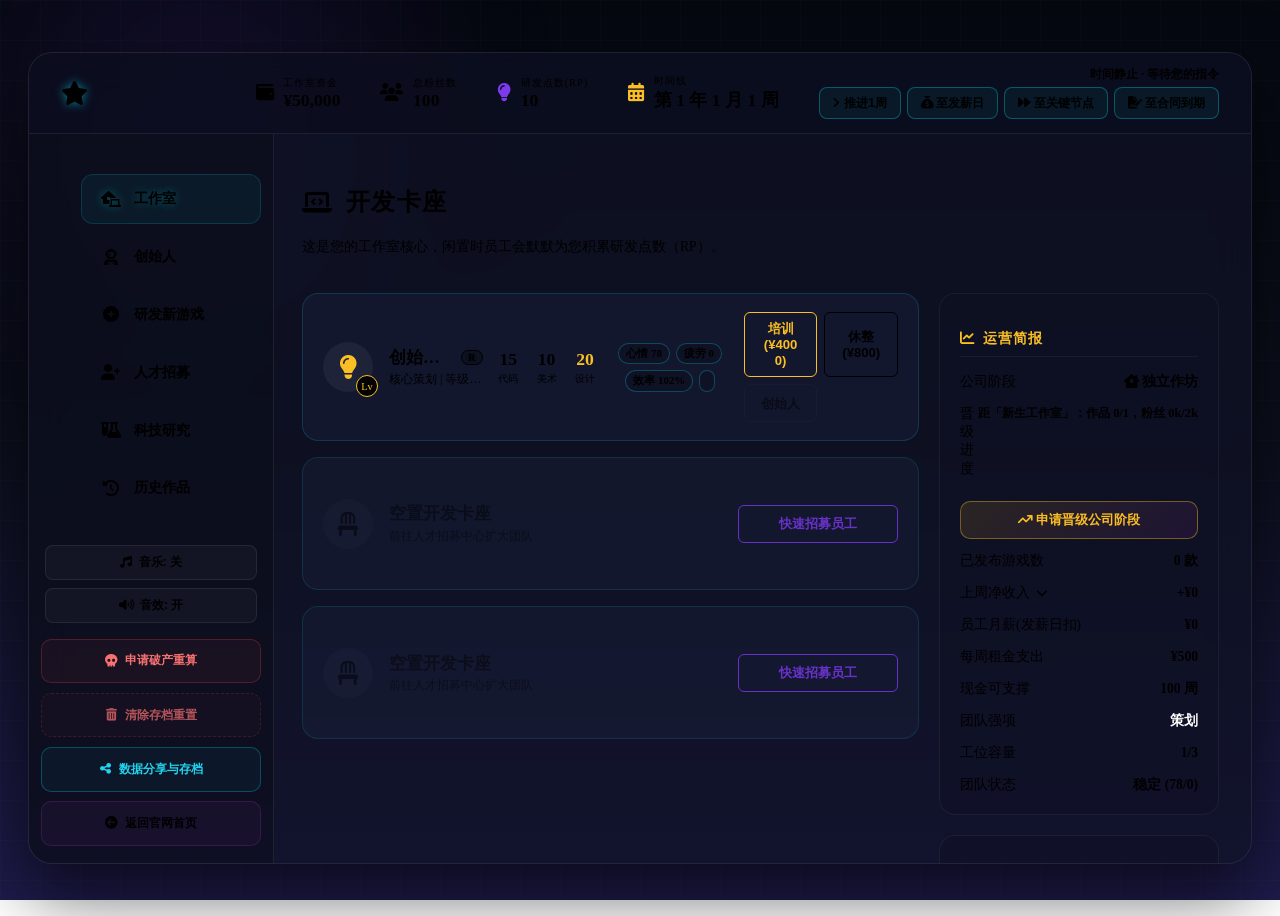
==== commit cd4d3308: "创始人优化" ====
--- a/simulator.html
+++ b/simulator.html
@@ -14,7 +14,7 @@
     <link rel="preload" as="style" href="https://cdn.jsdelivr.net/npm/@fortawesome/fontawesome-free@6.4.0/css/all.min.css" onload="this.onload=null;this.rel='stylesheet'">
     <noscript><link rel="stylesheet" href="https://cdn.jsdelivr.net/npm/@fortawesome/fontawesome-free@6.4.0/css/all.min.css"></noscript>
     <link rel="stylesheet" href="assets/css/common.css">
-    <link rel="stylesheet" href="assets/css/simulator.css?v=2">
+    <link rel="stylesheet" href="assets/css/simulator.css?v=5">
 </head>
 <body>
 
@@ -79,6 +79,7 @@
                         <button class="advance-btn" onclick="startAdvance(1, 'week')"><i class="fa-solid fa-angle-right"></i> 推进1周</button>
                         <button class="advance-btn" onclick="advanceToPayday()"><i class="fa-solid fa-sack-dollar"></i> 至发薪日</button>
                         <button class="advance-btn" onclick="advanceToNextBeat()"><i class="fa-solid fa-forward"></i> 至关键节点</button>
+                        <button class="advance-btn" onclick="advanceToContractExpiry()"><i class="fa-solid fa-file-signature"></i> 至合同到期</button>
                         <button class="advance-btn pause" id="advance-pause-btn" style="display:none;" onclick="stopAdvance()"><i class="fa-solid fa-pause"></i> 暂停</button>
                     </div>
                 </div>
@@ -92,6 +93,9 @@
                 <ul class="nav-menu">
                     <li class="nav-item active" id="nav-office">
                         <button onclick="switchScreen('office')"><i class="fa-solid fa-house-laptop"></i>工作室</button>
+                    </li>
+                    <li class="nav-item" id="nav-founder">
+                        <button onclick="switchScreen('founder')"><i class="fa-solid fa-user-astronaut"></i>创始人</button>
                     </li>
                     <li class="nav-item" id="nav-develop">
                         <button onclick="switchScreen('develop')"><i class="fa-solid fa-circle-plus"></i>研发新游戏</button>
@@ -224,6 +228,11 @@
                                 <div id="aux-projects-list"></div>
                             </div>
 
+                            <div class="glass-box" id="platform-rep-box" style="display:none;">
+                                <h3 class="aside-title" style="color: var(--accent-neon);"><i class="fa-solid fa-shield-halved"></i>平台信誉</h3>
+                                <div id="platform-rep-list"></div>
+                            </div>
+
                             <div class="glass-box">
                                 <h3 class="aside-title" style="color: var(--accent-pink);"><i class="fa-solid fa-bullhorn"></i>热门趋势</h3>
                                 <div class="stat-list">
@@ -235,6 +244,10 @@
                                         <span class="list-lbl">当前热门题材</span>
                                         <span class="list-val" id="aside-trend-topic" style="color: #fff;">打工人</span>
                                     </div>
+                                    <div class="list-item" id="aside-trend-next-row" style="display:none;">
+                                        <span class="list-lbl">🔮 下季预测</span>
+                                        <span class="list-val" id="aside-trend-next" style="color: var(--accent-purple);">—</span>
+                                    </div>
                                     <div class="list-item">
                                         <span class="list-lbl">建议动作</span>
                                         <span class="list-val" id="aside-next-action" style="color: var(--accent-yellow);">观察市场</span>
@@ -242,6 +255,30 @@
                                 </div>
                             </div>
                         </div>
+                    </div>
+                </div>
+
+                <!-- 3.1b 创始人专长面板 -->
+                <div class="screen-panel" id="panel-founder">
+                    <div class="panel-header">
+                        <h2 class="panel-title"><i class="fa-solid fa-user-astronaut" style="color: var(--accent-purple);"></i>创始人专长树</h2>
+                        <p class="panel-desc">主导发行作品可积累创始人经验，升级后投入专长点，解锁强力的被动与主动能力。</p>
+                    </div>
+
+                    <div class="founder-hero glass-box">
+                        <div class="founder-hero-main">
+                            <span class="founder-hero-level" id="founder-level">Lv.1</span>
+                            <div class="founder-xp-track"><div class="founder-xp-bar" id="founder-xp-bar"></div></div>
+                            <span class="founder-xp-text" id="founder-xp-text">0 / 100 XP</span>
+                        </div>
+                        <div class="founder-hero-tp">
+                            <span class="founder-tp-label">可用专长点</span>
+                            <span class="founder-tp-val" id="founder-tp">0</span>
+                        </div>
+                    </div>
+
+                    <div class="founder-talents" id="founder-talents">
+                        <!-- 动态渲染四条专长分支 -->
                     </div>
                 </div>
 
@@ -734,17 +771,20 @@
     <!-- ==========================================================================
        5. 游戏Tycoon引擎逻辑 (Simulator Engine Script)
        ========================================================================== -->
-    <script src="assets/js/data.js?v=3"></script>
-    <script src="assets/js/simulator/ui-modals.js?v=3"></script>
-    <script src="assets/js/simulator/state.js?v=3"></script>
-    <script src="assets/js/simulator/stages.js?v=3"></script>
-    <script src="assets/js/simulator/storage.js?v=3"></script>
+    <script src="assets/js/data.js?v=5"></script>
+    <script src="assets/js/simulator/ui-modals.js?v=5"></script>
+    <script src="assets/js/simulator/state.js?v=5"></script>
+    <script src="assets/js/simulator/stages.js?v=5"></script>
+    <script src="assets/js/simulator/contracts.js?v=5"></script>
+    <script src="assets/js/simulator/platform-rep.js?v=5"></script>
+    <script src="assets/js/simulator/founder-talents.js?v=5"></script>
+    <script src="assets/js/simulator/storage.js?v=5"></script>
     <script src="assets/js/simulator/audio.js"></script>
-    <script src="assets/js/simulator/boot.js?v=3"></script>
-    <script src="assets/js/simulator/game-loop.js?v=3"></script>
-    <script src="assets/js/simulator/development.js?v=3"></script>
-    <script src="assets/js/simulator/team-research-events.js?v=3"></script>
-    <script src="assets/js/simulator/views.js?v=3"></script>
-    <script src="assets/js/simulator/meta-systems.js?v=3"></script>
+    <script src="assets/js/simulator/boot.js?v=5"></script>
+    <script src="assets/js/simulator/game-loop.js?v=5"></script>
+    <script src="assets/js/simulator/development.js?v=5"></script>
+    <script src="assets/js/simulator/team-research-events.js?v=5"></script>
+    <script src="assets/js/simulator/views.js?v=5"></script>
+    <script src="assets/js/simulator/meta-systems.js?v=5"></script>
 </body>
 </html>
--- a/assets/css/simulator.css
+++ b/assets/css/simulator.css
@@ -2554,3 +2554,50 @@
         .aux-proj-meta { font-size: 0.72rem; color: var(--text-secondary); margin: 0.15rem 0 0.4rem; }
         .aux-proj-track { height: 6px; background: rgba(255,255,255,0.06); border-radius: 6px; overflow: hidden; }
         .aux-proj-bar { height: 100%; background: linear-gradient(90deg, var(--accent-yellow), var(--accent-pink)); border-radius: 6px; transition: width 0.2s; }
+
+        /* ── 平台信誉面板 ── */
+        .prep-item { margin-bottom: 0.55rem; }
+        .prep-item:last-child { margin-bottom: 0; }
+        .prep-head { display: flex; justify-content: space-between; align-items: baseline; }
+        .prep-name { font-size: 0.82rem; color: var(--text-primary); }
+        .prep-val { font-family: var(--font-title); font-weight: 700; font-size: 0.82rem; }
+        .prep-track { height: 6px; background: rgba(255,255,255,0.06); border-radius: 6px; overflow: hidden; margin-top: 0.25rem; }
+        .prep-bar { height: 100%; border-radius: 6px; transition: width 0.3s; }
+
+        /* 立项平台按钮：信誉色调与锁定态 */
+        .select-btn .btn-cost.good { color: var(--accent-neon); }
+        .select-btn .btn-cost.warn { color: var(--accent-yellow); }
+        .select-btn .btn-cost.risk { color: var(--accent-pink); }
+        .select-btn.locked { opacity: 0.5; cursor: not-allowed; filter: grayscale(0.5); border-color: rgba(239,68,68,0.4) !important; }
+
+        /* ── 创始人专长树 ── */
+        .founder-hero { display: flex; align-items: center; justify-content: space-between; gap: 1.2rem; margin-bottom: 1.2rem; padding: 1rem 1.2rem; }
+        .founder-hero-main { flex: 1; }
+        .founder-hero-level { font-family: var(--font-title); font-weight: 900; font-size: 1.2rem; color: #fff; }
+        .founder-xp-track { height: 8px; background: rgba(255,255,255,0.08); border-radius: 8px; overflow: hidden; margin: 0.5rem 0 0.3rem; }
+        .founder-xp-bar { height: 100%; background: linear-gradient(90deg, var(--accent-purple), var(--accent-pink)); border-radius: 8px; transition: width 0.3s; }
+        .founder-xp-text { font-size: 0.76rem; color: var(--text-secondary); }
+        .founder-hero-tp { text-align: center; padding-left: 1.2rem; border-left: 1px solid rgba(255,255,255,0.08); }
+        .founder-tp-label { display: block; font-size: 0.72rem; color: var(--text-secondary); }
+        .founder-tp-val { font-family: var(--font-title); font-weight: 900; font-size: 1.8rem; color: var(--accent-yellow); }
+
+        .founder-talents { display: grid; grid-template-columns: repeat(auto-fit, minmax(240px, 1fr)); gap: 1rem; }
+        .talent-card { background: rgba(255,255,255,0.03); border: 1px solid rgba(255,255,255,0.07); border-radius: 14px; padding: 1rem; display: flex; flex-direction: column; gap: 0.55rem; }
+        .talent-head { display: flex; align-items: center; gap: 0.7rem; }
+        .talent-icon { font-size: 1.6rem; width: 36px; text-align: center; }
+        .talent-titles { display: flex; flex-direction: column; gap: 0.25rem; }
+        .talent-name { font-weight: 800; color: #fff; font-size: 0.95rem; }
+        .talent-type { font-size: 0.66rem; padding: 0.05rem 0.4rem; border: 1px solid rgba(255,255,255,0.2); border-radius: 6px; color: var(--text-secondary); margin-left: 0.2rem; }
+        .talent-pips { display: flex; gap: 0.3rem; }
+        .talent-pip { width: 14px; height: 6px; border-radius: 3px; background: rgba(255,255,255,0.12); }
+        .talent-pip.on { background: var(--pip, var(--accent-neon)); box-shadow: 0 0 6px var(--pip, var(--accent-neon)); }
+        .talent-desc { font-size: 0.8rem; color: var(--text-secondary); line-height: 1.45; margin: 0; }
+        .talent-level-desc { font-size: 0.78rem; color: var(--text-primary); line-height: 1.4; margin: 0; }
+        .talent-actions { display: flex; gap: 0.5rem; margin-top: auto; }
+        .talent-up-btn { flex: 1; padding: 0.5rem; border-radius: 9px; border: 1px solid rgba(0,240,255,0.35); background: rgba(0,240,255,0.08); color: var(--accent-neon); font-weight: 700; font-size: 0.8rem; cursor: pointer; transition: all 0.2s; }
+        .talent-up-btn:hover:not(:disabled) { background: rgba(0,240,255,0.2); }
+        .talent-up-btn:disabled { opacity: 0.4; cursor: not-allowed; }
+        .talent-active-btn { flex: 1; padding: 0.5rem; border-radius: 9px; border: 1px solid rgba(217,70,239,0.4); background: rgba(217,70,239,0.1); color: var(--accent-pink); font-weight: 700; font-size: 0.8rem; cursor: pointer; }
+        .talent-active-btn.ready { animation: stageup-btn-pulse 1.3s infinite; }
+        .talent-active-btn.armed { border-color: var(--accent-yellow); color: var(--accent-yellow); }
+        .talent-active-btn:disabled { cursor: default; }
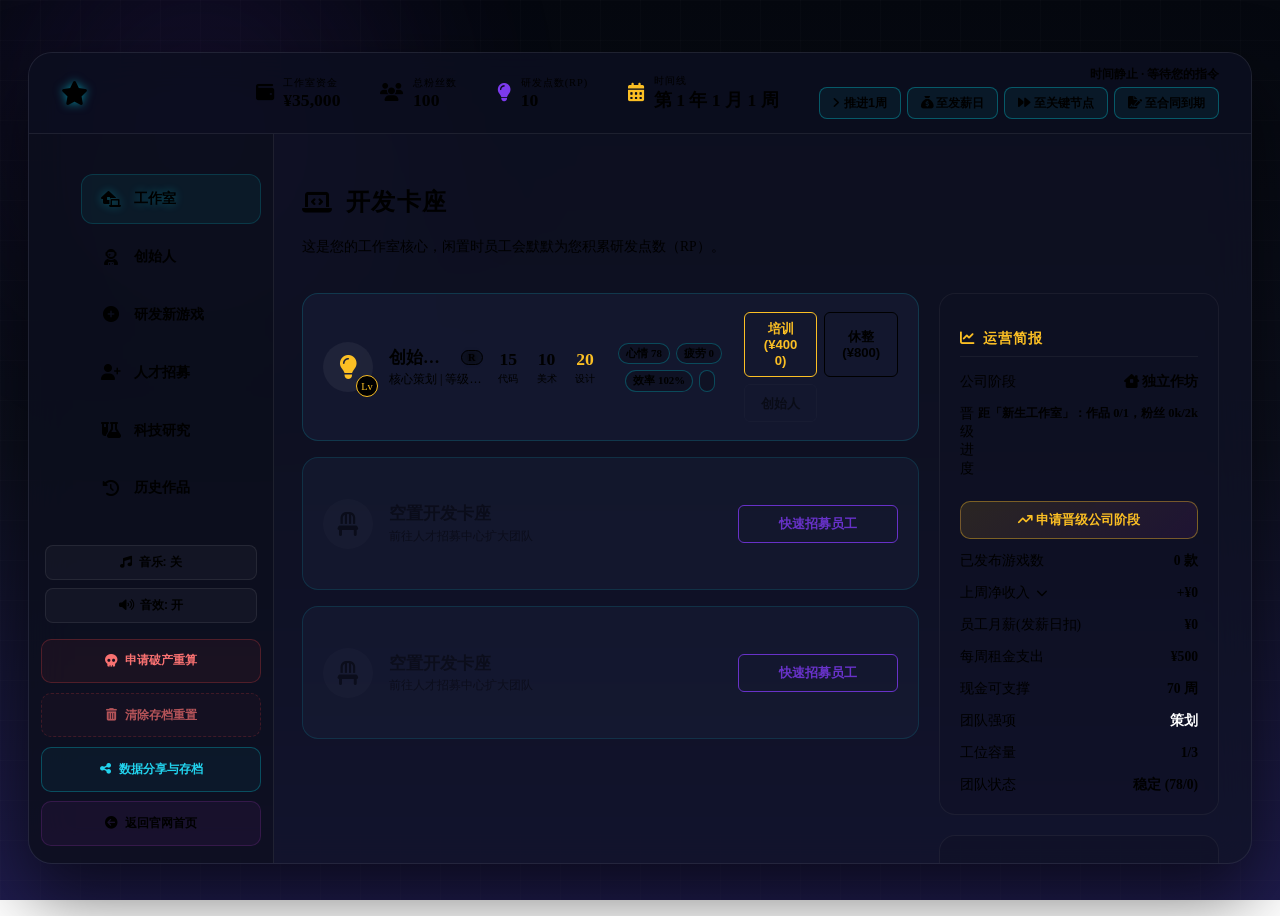
==== commit 1e9335a8: "数值平衡" ====
--- a/simulator.html
+++ b/simulator.html
@@ -14,7 +14,7 @@
     <link rel="preload" as="style" href="https://cdn.jsdelivr.net/npm/@fortawesome/fontawesome-free@6.4.0/css/all.min.css" onload="this.onload=null;this.rel='stylesheet'">
     <noscript><link rel="stylesheet" href="https://cdn.jsdelivr.net/npm/@fortawesome/fontawesome-free@6.4.0/css/all.min.css"></noscript>
     <link rel="stylesheet" href="assets/css/common.css">
-    <link rel="stylesheet" href="assets/css/simulator.css?v=5">
+    <link rel="stylesheet" href="assets/css/simulator.css?v=6">
 </head>
 <body>
 
@@ -579,7 +579,7 @@
                         <div style="font-size: 1.8rem; color: var(--accent-neon); width: 40px; text-align: center;"><i class="fa-solid fa-sack-dollar"></i></div>
                         <div style="display: flex; flex-direction: column; gap: 0.25rem; text-align: left;">
                             <span style="font-weight: 700; color: #fff; font-size: 0.95rem;">天使轮注资 (初始资金提升)</span>
-                            <span style="font-size: 0.75rem; color: var(--text-secondary);">开局资金提升至 ¥80,000（额外赠送 ¥30,000）</span>
+                            <span style="font-size: 0.75rem; color: var(--text-secondary);">开局资金提升至 ¥60,000（额外赠送 ¥25,000）</span>
                         </div>
                     </div>
                     <div style="text-align: right; display: flex; flex-direction: column; align-items: flex-end; gap: 0.3rem;">
@@ -771,20 +771,20 @@
     <!-- ==========================================================================
        5. 游戏Tycoon引擎逻辑 (Simulator Engine Script)
        ========================================================================== -->
-    <script src="assets/js/data.js?v=5"></script>
-    <script src="assets/js/simulator/ui-modals.js?v=5"></script>
-    <script src="assets/js/simulator/state.js?v=5"></script>
-    <script src="assets/js/simulator/stages.js?v=5"></script>
-    <script src="assets/js/simulator/contracts.js?v=5"></script>
-    <script src="assets/js/simulator/platform-rep.js?v=5"></script>
-    <script src="assets/js/simulator/founder-talents.js?v=5"></script>
-    <script src="assets/js/simulator/storage.js?v=5"></script>
+    <script src="assets/js/data.js?v=6"></script>
+    <script src="assets/js/simulator/ui-modals.js?v=6"></script>
+    <script src="assets/js/simulator/state.js?v=6"></script>
+    <script src="assets/js/simulator/stages.js?v=6"></script>
+    <script src="assets/js/simulator/contracts.js?v=6"></script>
+    <script src="assets/js/simulator/platform-rep.js?v=6"></script>
+    <script src="assets/js/simulator/founder-talents.js?v=6"></script>
+    <script src="assets/js/simulator/storage.js?v=6"></script>
     <script src="assets/js/simulator/audio.js"></script>
-    <script src="assets/js/simulator/boot.js?v=5"></script>
-    <script src="assets/js/simulator/game-loop.js?v=5"></script>
-    <script src="assets/js/simulator/development.js?v=5"></script>
-    <script src="assets/js/simulator/team-research-events.js?v=5"></script>
-    <script src="assets/js/simulator/views.js?v=5"></script>
-    <script src="assets/js/simulator/meta-systems.js?v=5"></script>
+    <script src="assets/js/simulator/boot.js?v=6"></script>
+    <script src="assets/js/simulator/game-loop.js?v=6"></script>
+    <script src="assets/js/simulator/development.js?v=6"></script>
+    <script src="assets/js/simulator/team-research-events.js?v=6"></script>
+    <script src="assets/js/simulator/views.js?v=6"></script>
+    <script src="assets/js/simulator/meta-systems.js?v=6"></script>
 </body>
 </html>
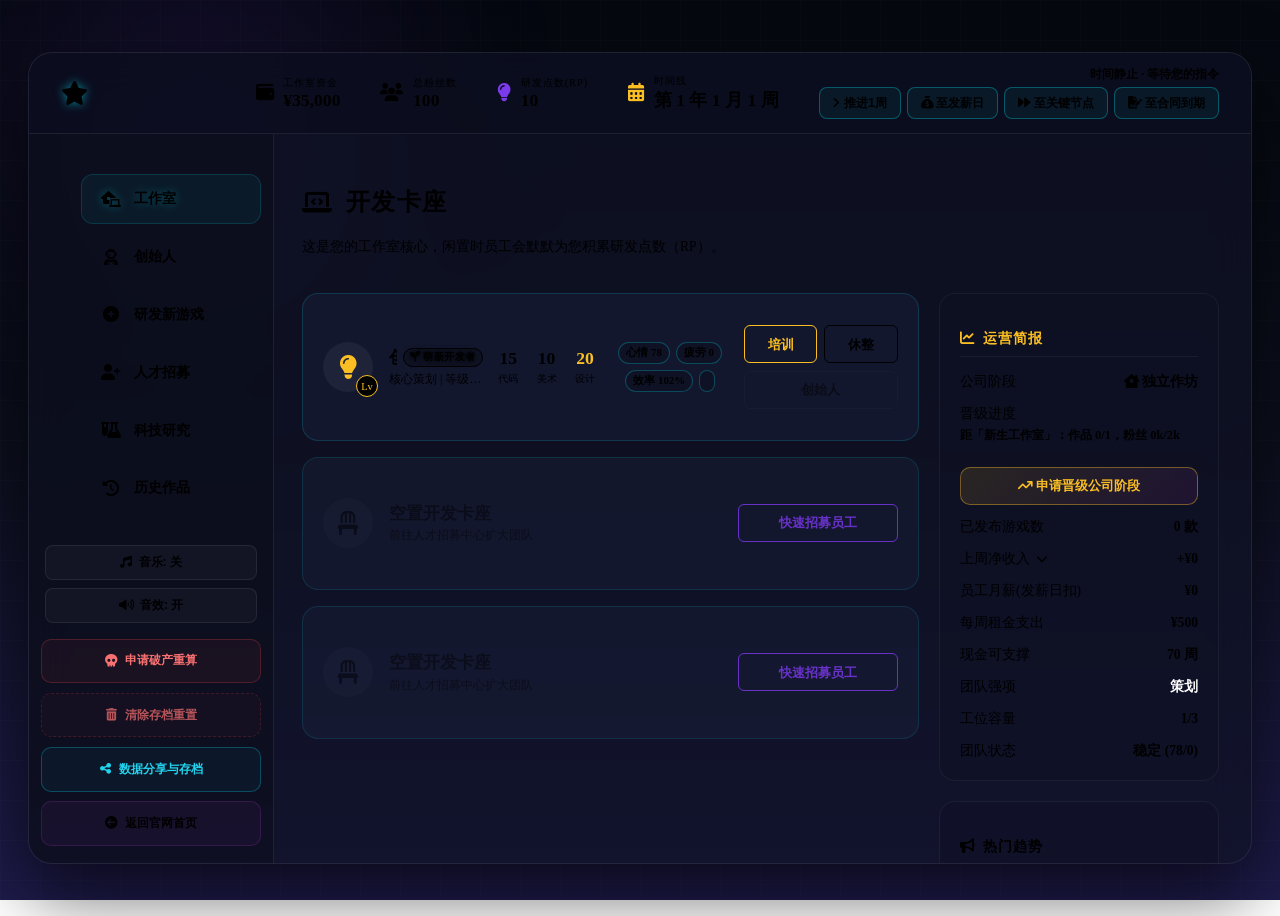
==== commit 56589a39: "优化" ====
--- a/simulator.html
+++ b/simulator.html
@@ -167,9 +167,9 @@
                                         <span class="list-lbl">公司阶段</span>
                                         <span class="list-val" id="aside-stage-name" style="color: var(--text-secondary);">独立作坊</span>
                                     </div>
-                                    <div class="list-item">
+                                    <div class="list-item stacked">
                                         <span class="list-lbl">晋级进度</span>
-                                        <span class="list-val" id="aside-stage-next" style="color: var(--text-secondary); font-size: 0.78rem; text-align: right;">—</span>
+                                        <span class="list-val" id="aside-stage-next" style="color: var(--text-secondary); font-size: 0.78rem;">—</span>
                                     </div>
                                     <button class="btn-stageup" id="aside-stageup-btn" onclick="openStageUpModal()">
                                         <i class="fa-solid fa-arrow-trend-up"></i> 申请晋级公司阶段
@@ -473,6 +473,15 @@
             <div class="event-choices" id="event-modal-choices">
                 <!-- 动态按钮选项 -->
             </div>
+        </div>
+    </div>
+
+    <!-- 面试 / 谈薪 模态框 -->
+    <div class="modal-overlay" id="interview-modal">
+        <div class="event-card">
+            <h3 class="event-title" id="interview-title"><i class="fa-solid fa-user-tie"></i> 面试</h3>
+            <p class="event-desc" id="interview-desc">候选人台词</p>
+            <div class="event-choices" id="interview-choices"></div>
         </div>
     </div>
 
@@ -772,18 +781,23 @@
        5. 游戏Tycoon引擎逻辑 (Simulator Engine Script)
        ========================================================================== -->
     <script src="assets/js/data.js?v=6"></script>
+    <script src="assets/js/data-events.js?v=6"></script>
     <script src="assets/js/simulator/ui-modals.js?v=6"></script>
     <script src="assets/js/simulator/state.js?v=6"></script>
     <script src="assets/js/simulator/stages.js?v=6"></script>
     <script src="assets/js/simulator/contracts.js?v=6"></script>
     <script src="assets/js/simulator/platform-rep.js?v=6"></script>
+    <script src="assets/js/simulator/founder-title.js?v=6"></script>
     <script src="assets/js/simulator/founder-talents.js?v=6"></script>
     <script src="assets/js/simulator/storage.js?v=6"></script>
     <script src="assets/js/simulator/audio.js"></script>
     <script src="assets/js/simulator/boot.js?v=6"></script>
+    <script src="assets/js/simulator/interview-calc.js?v=6"></script>
+    <script src="assets/js/simulator/event-engine.js?v=6"></script>
     <script src="assets/js/simulator/game-loop.js?v=6"></script>
     <script src="assets/js/simulator/development.js?v=6"></script>
     <script src="assets/js/simulator/team-research-events.js?v=6"></script>
+    <script src="assets/js/simulator/interview.js?v=6"></script>
     <script src="assets/js/simulator/views.js?v=6"></script>
     <script src="assets/js/simulator/meta-systems.js?v=6"></script>
 </body>
--- a/assets/css/simulator.css
+++ b/assets/css/simulator.css
@@ -525,6 +525,10 @@
             grid-template-columns: 1fr 1fr;
             grid-auto-rows: minmax(38px, auto);
         }
+        .staff-action-row.solo {
+            display: block;
+            margin-top: 0.45rem;
+        }
         .staff-action-btn,
         .staff-empty-action {
             width: 100%;
@@ -651,18 +655,27 @@
         }
         .list-lbl {
             color: var(--text-secondary);
+            flex-shrink: 0;
+            white-space: nowrap;
+            line-height: 1.35;
+        }
+        .list-val {
+            font-weight: 600;
+            text-align: right;
             min-width: 0;
             line-height: 1.35;
             overflow-wrap: anywhere;
         }
-        .list-val {
-            font-weight: 600;
-            text-align: right;
-            min-width: fit-content;
-            line-height: 1.35;
-            overflow-wrap: anywhere;
-        }
         .list-val.accent { color: var(--accent-neon); }
+        /* 晋级进度等长文本行：标签在上、数值整行换行显示 */
+        .list-item.stacked {
+            flex-direction: column;
+            align-items: stretch;
+            gap: 0.25rem;
+        }
+        .list-item.stacked .list-val {
+            text-align: left;
+        }
         .weekly-bill-details {
             display: none;
             background: rgba(0,0,0,0.3);
@@ -2601,3 +2614,9 @@
         .talent-active-btn.ready { animation: stageup-btn-pulse 1.3s infinite; }
         .talent-active-btn.armed { border-color: var(--accent-yellow); color: var(--accent-yellow); }
         .talent-active-btn:disabled { cursor: default; }
+
+/* 性格标签 */
+.trait-badge.archetype { background: rgba(124, 92, 255, 0.18); color: #b9a8ff; border: 1px solid rgba(124,92,255,0.4); }
+/* 谈薪报价行 */
+#interview-choices .haggle-row { display:flex; gap:0.5rem; align-items:center; justify-content:space-between; width:100%; }
+#interview-choices .haggle-note { font-size:0.8rem; opacity:0.8; margin:0.2rem 0 0.4rem; }
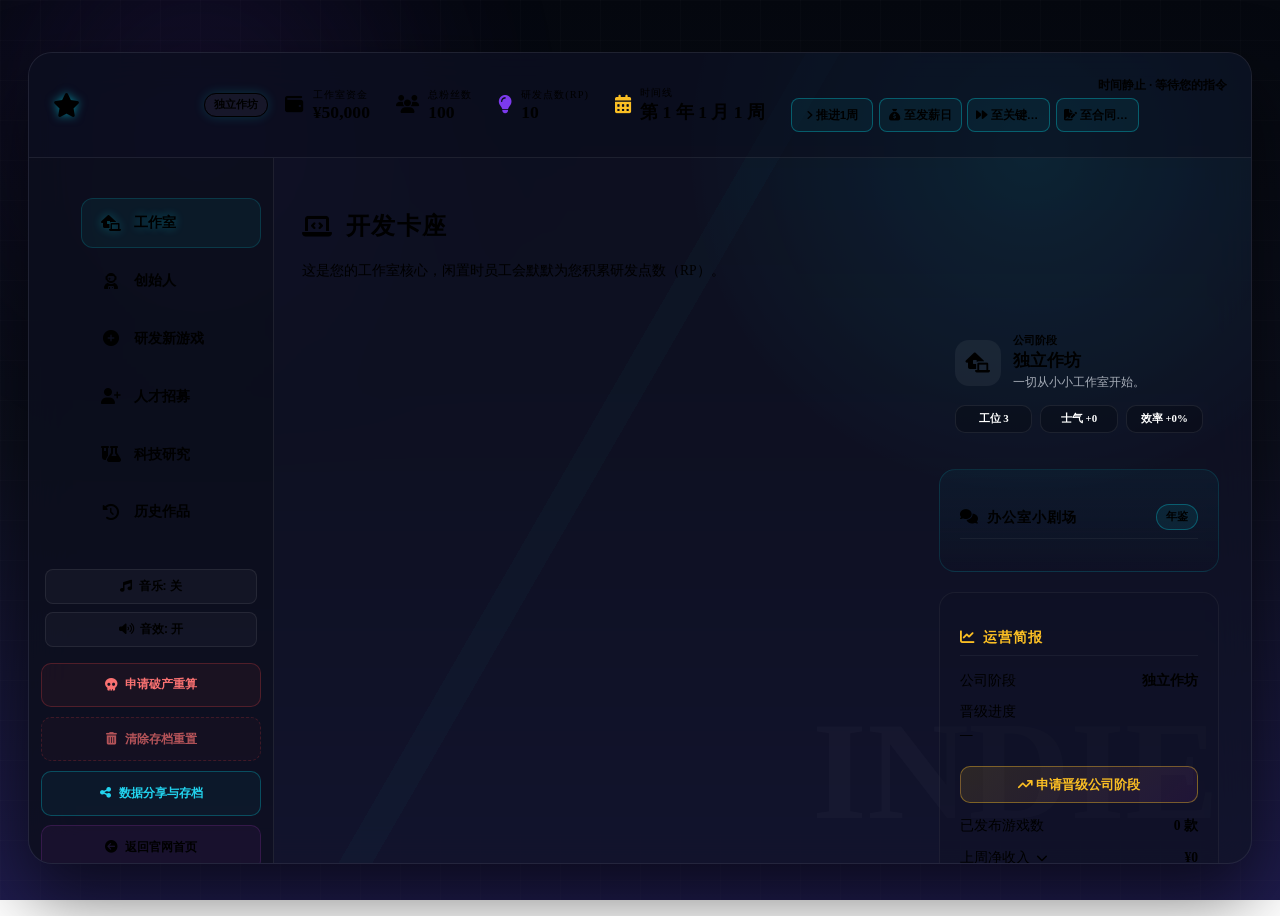
==== commit ba517dd6: "代码结构优化" ====
--- a/simulator.html
+++ b/simulator.html
@@ -14,7 +14,7 @@
     <link rel="preload" as="style" href="https://cdn.jsdelivr.net/npm/@fortawesome/fontawesome-free@6.4.0/css/all.min.css" onload="this.onload=null;this.rel='stylesheet'">
     <noscript><link rel="stylesheet" href="https://cdn.jsdelivr.net/npm/@fortawesome/fontawesome-free@6.4.0/css/all.min.css"></noscript>
     <link rel="stylesheet" href="assets/css/common.css">
-    <link rel="stylesheet" href="assets/css/simulator.css?v=6">
+    <link rel="stylesheet" href="assets/css/simulator.css?v=26">
 </head>
 <body>
 
@@ -37,6 +37,7 @@
             <div class="studio-brand" onclick="switchScreen('office')">
                 <i class="fa-solid fa-star brand-icon"></i>
                 <span class="brand-name" id="top-studio-name">桔子工作室</span>
+                <span class="top-stage-chip" id="top-stage-chip">独立作坊</span>
             </div>
             
             <div class="stats-row">
@@ -151,7 +152,6 @@
                         <h2 class="panel-title"><i class="fa-solid fa-laptop-code" style="color: var(--accent-neon);"></i>开发卡座</h2>
                         <p class="panel-desc">这是您的工作室核心，闲置时员工会默默为您积累研发点数（RP）。</p>
                     </div>
-                    
                     <div class="office-grid">
                         <!-- 开发卡座列表 -->
                         <div class="desks-section" id="office-desks">
@@ -160,6 +160,28 @@
 
                         <!-- 办公室财务与状态侧栏 -->
                         <div class="office-aside">
+                            <div class="stage-hero" id="stage-hero">
+                                <div class="stage-hero-main">
+                                    <div class="stage-hero-icon" id="stage-hero-icon"><i class="fa-solid fa-house-laptop"></i></div>
+                                    <div class="stage-hero-copy">
+                                        <span class="stage-hero-kicker">公司阶段</span>
+                                        <div class="stage-hero-name" id="stage-hero-name">独立作坊</div>
+                                        <p class="stage-hero-desc" id="stage-hero-desc">一切从小小工作室开始。</p>
+                                    </div>
+                                </div>
+                                <div class="stage-hero-perks">
+                                    <span id="stage-hero-slots">工位 3</span>
+                                    <span id="stage-hero-morale">士气 +0</span>
+                                    <span id="stage-hero-eff">效率 +0%</span>
+                                </div>
+                            </div>
+                            <div class="glass-box office-theater-box">
+                                <h3 class="aside-title office-theater-title" style="color: var(--accent-neon);">
+                                    <span><i class="fa-solid fa-comments"></i>办公室小剧场</span>
+                                    <button class="office-theater-share" onclick="copyTeamYearbook()">年鉴</button>
+                                </h3>
+                                <div class="office-theater-list" id="office-theater-list"></div>
+                            </div>
                             <div class="glass-box">
                                 <h3 class="aside-title"><i class="fa-solid fa-chart-line"></i>运营简报</h3>
                                 <div class="stat-list">
@@ -393,12 +415,12 @@
                     </div>
 
                     <!-- 游戏列表 -->
-                    <div class="history-list" id="history-releases" style="display: flex;">
+                    <div class="history-view history-list active" id="history-releases">
                         <!-- 动态加载发布历史 -->
                     </div>
 
                     <!-- 编年史时间轴 -->
-                    <div id="history-chronicle" style="display: none; flex-direction: column; gap: 1.2rem; max-height: 480px; overflow-y: auto; padding: 0.8rem 0.5rem; border-left: 2px solid rgba(251, 191, 36, 0.25); margin-left: 10px;">
+                    <div class="history-view chronicle-list" id="history-chronicle">
                         <!-- 动态加载编年史 -->
                     </div>
                 </div>
@@ -406,8 +428,11 @@
                 <!-- 4.1 卡片化研发看板 -->
                 <div class="dev-overlay" id="development-overlay">
                     <div class="dev-header">
-                        <div class="dev-game-name" id="board-game-name">项目名</div>
-                        <div class="dev-game-meta" id="board-game-meta">Casual | 抖音小游戏</div>
+                        <div id="board-project-cover" class="board-project-cover"></div>
+                        <div class="dev-header-copy">
+                            <div class="dev-game-name" id="board-game-name">项目名称</div>
+                            <div class="dev-game-meta" id="board-game-meta">Casual | 手机端</div>
+                        </div>
                     </div>
 
                     <!-- 属性与进度汇总 -->
@@ -418,8 +443,10 @@
                         <div class="points-counter"><span class="points-val bugs" id="board-bugs" style="color: var(--accent-pink);">0</span><span class="points-lbl">Bug</span></div>
                         <div class="points-counter"><span class="points-val" id="board-progress" style="color: var(--accent-yellow);">0%</span><span class="points-lbl">进度</span></div>
                     </div>
-                    <div class="progress-container">
-                        <div class="progress-bar" id="board-progress-bar"></div>
+                    <div class="progress-container dev-progress-shell">
+                        <div class="dev-progress-track">
+                            <div class="progress-bar" id="board-progress-bar"></div>
+                        </div>
                         <span class="dev-phase-label" id="board-phase">📐 概念设计阶段</span>
                     </div>
 
@@ -436,355 +463,21 @@
         </div>
     </div>
 
-    <!-- 4.2 评测与结算模态框 -->
-    <div class="modal-overlay" id="review-modal">
-        <div class="review-card">
-            <h3 class="review-title" id="modal-title">新游评测简报</h3>
-            
-            <div class="rating-box">
-                <span class="rating-num" id="modal-rating">9.5</span>
-                <div class="rating-stars" id="modal-stars">
-                    <!-- 动态高亮星星 -->
-                </div>
-            </div>
-
-            <!-- 动态绘制 SVG 销量折线图 -->
-            <div class="chart-container" id="modal-chart-box"></div>
-
-            <div class="score-breakdown" id="modal-score-breakdown">
-                <!-- 动态渲染评分拆解 -->
-            </div>
-
-            <div class="review-list" id="modal-reviews">
-                <!-- 动态评论内容 -->
-            </div>
-
-            <button class="btn-modal-close" onclick="closeReviewModal()">
-                宣布推向市场并开启推广！
-            </button>
-        </div>
-    </div>
-
-    <!-- 4.3 随机事件模态框 -->
-    <div class="modal-overlay" id="event-modal">
-        <div class="event-card">
-            <h3 class="event-title" id="event-modal-title"><i class="fa-solid fa-circle-exclamation"></i>突发紧急事件</h3>
-            <p class="event-desc" id="event-modal-desc">事件描述</p>
-            <div class="event-choices" id="event-modal-choices">
-                <!-- 动态按钮选项 -->
-            </div>
-        </div>
-    </div>
-
-    <!-- 面试 / 谈薪 模态框 -->
-    <div class="modal-overlay" id="interview-modal">
-        <div class="event-card">
-            <h3 class="event-title" id="interview-title"><i class="fa-solid fa-user-tie"></i> 面试</h3>
-            <p class="event-desc" id="interview-desc">候选人台词</p>
-            <div class="event-choices" id="interview-choices"></div>
-        </div>
-    </div>
-
-    <!-- 4.4 发行商决策模态框 -->
-    <div class="modal-overlay" id="publisher-modal">
-        <div class="review-card" style="max-width: 750px;">
-            <h3 class="review-title" style="color: var(--accent-neon);"><i class="fa-solid fa-paper-plane"></i> 选择游戏发行渠道</h3>
-            <p class="panel-desc" style="text-align: center; margin-bottom: 1rem;">选择适合您当前游戏规模和财务状况的发行方式，直接影响后续的爆款概率和分成！</p>
-            
-            <div class="publisher-options" id="pub-options-list">
-                <div class="publisher-card selected" id="pub-card-self" onclick="selectPublisherOption('self')">
-                    <div class="pub-icon"><i class="fa-solid fa-user-shield"></i></div>
-                    <div class="pub-name">自主独立发行</div>
-                    <div class="pub-meta">
-                        <div><span class="pub-lbl">预付款</span><span class="pub-val accent">¥0</span></div>
-                        <div><span class="pub-lbl">平台分成</span><span class="pub-val">0% (保留100%)</span></div>
-                        <div><span class="pub-lbl">粉丝曝光</span><span class="pub-val accent-blue">1.0x (无加成)</span></div>
-                    </div>
-                    <p class="pub-desc">独立在各大应用商城上架，无需任何额外费用，但缺乏流量扶持。</p>
-                </div>
-                
-                <div class="publisher-card" id="pub-card-tiktok" onclick="selectPublisherOption('tiktok')">
-                    <div class="pub-icon" style="color: var(--accent-pink);"><i class="fa-brands fa-tiktok"></i></div>
-                    <div class="pub-name">抖音精选独占</div>
-                    <div class="pub-meta">
-                        <div><span class="pub-lbl">预付款</span><span class="pub-val accent" style="color: var(--accent-emerald);">+¥5,000</span></div>
-                        <div><span class="pub-lbl">平台分成</span><span class="pub-val">50% (抽取一半)</span></div>
-                        <div><span class="pub-lbl">粉丝曝光</span><span class="pub-val accent-blue">1.5x 流量推荐</span></div>
-                    </div>
-                    <p class="pub-desc">与抖音精选深度联运，瞬间获取大量推荐并获得补贴金，但分成折半。</p>
-                </div>
-                
-                <div class="publisher-card" id="pub-card-steam" onclick="selectPublisherOption('steam')">
-                    <div class="pub-icon" style="color: var(--accent-yellow);"><i class="fa-brands fa-steam"></i></div>
-                    <div class="pub-name">Steam 大厂联运</div>
-                    <div class="pub-meta">
-                        <div><span class="pub-lbl">预付款</span><span class="pub-val accent" style="color: var(--accent-pink);">-¥5,000</span></div>
-                        <div><span class="pub-lbl">平台分成</span><span class="pub-val">30% (抽取三成)</span></div>
-                        <div><span class="pub-lbl">粉丝曝光</span><span class="pub-val accent-blue">2.5x 爆发引流</span></div>
-                    </div>
-                    <p class="pub-desc">通过国际发行商上架，需垫付 ¥5,000 申请费，但可带来全球爆发性推广。</p>
-                </div>
-            </div>
-            
-            <button class="btn-modal-close" style="margin-top: 1.5rem; width: 100%;" onclick="confirmPublisherSelection()">
-                签署协议并正式推向市场！
-            </button>
-        </div>
-    </div>
-
-    <!-- 4.5 破产结算模态框 -->
-    <div class="modal-overlay" id="bankruptcy-modal">
-        <div class="review-card" style="max-width: 500px; text-align: center;">
-            <h3 class="review-title" style="color: var(--accent-pink);"><i class="fa-solid fa-skull-crossbones"></i> 工作室破产重组</h3>
-            
-            <div class="rating-box" style="margin: 1rem 0; background: rgba(217, 70, 239, 0.05); border-color: rgba(217, 70, 239, 0.2);">
-                <div class="rating-num" style="font-size: 2.2rem; color: var(--accent-pink);" id="settle-title">创业终结</div>
-                <div class="rating-stars" style="color: var(--text-secondary); font-size: 0.85rem;" id="settle-subtitle">
-                    桔子工作室由于债务赤字宣布破产倒闭
-                </div>
-            </div>
-
-            <div class="review-list" style="text-align: left; gap: 0.75rem;">
-                <div class="list-item" style="border-bottom: 1px solid rgba(255,255,255,0.02); padding-bottom: 0.5rem;">
-                    <span class="list-lbl">已发布游戏数</span>
-                    <span class="list-val" id="settle-games-count" style="color: #fff;">0 款</span>
-                </div>
-                <div class="list-item" style="border-bottom: 1px solid rgba(255,255,255,0.02); padding-bottom: 0.5rem;">
-                    <span class="list-lbl">历史最大粉丝群</span>
-                    <span class="list-val" id="settle-max-fans" style="color: var(--accent-neon);">0 名</span>
-                </div>
-                <div class="list-item" style="border-bottom: 1px solid rgba(255,255,255,0.02); padding-bottom: 0.5rem;">
-                    <span class="list-lbl">公司最终净资产</span>
-                    <span class="list-val" id="settle-final-funds" style="color: var(--accent-yellow);">¥0</span>
-                </div>
-                <div class="list-item" style="padding-top: 0.5rem; justify-content: center; background: rgba(0,240,255,0.04); border: 1px dashed rgba(0,240,255,0.2); border-radius: 8px; padding: 0.8rem; flex-direction: column; align-items: center; gap: 0.4rem;">
-                    <span class="list-lbl" style="font-weight: 700; color: var(--accent-neon);">🏆 获得多周目“桔子勋章”</span>
-                    <span class="list-val" id="settle-medals-gained" style="font-size: 1.5rem; font-family: var(--font-title); color: var(--accent-yellow);">+0 枚</span>
-                    <span style="font-size: 0.7rem; color: var(--text-secondary);">勋章已持久保存，可在新游戏开局前购买永久加成！</span>
-                </div>
-            </div>
-
-            <button class="btn-modal-close" style="margin-top: 1rem; width: 100%; background: linear-gradient(135deg, #d946ef 0%, #7c3aed 100%); box-shadow: 0 0 15px rgba(217,70,239,0.3);" onclick="goToMedalShop()">
-                进入下一世，开启多周目！
-            </button>
-        </div>
-    </div>
-
-    <!-- 4.6 桔子勋章特权商店模态框 -->
-    <div class="modal-overlay" id="medal-shop-modal">
-        <div class="review-card" style="max-width: 650px;">
-            <h3 class="review-title" style="color: var(--accent-yellow);"><i class="fa-solid fa-store"></i> 桔子勋章特权商店</h3>
-            <div style="display: flex; justify-content: space-between; align-items: center; background: rgba(251,191,36,0.05); border: 1px solid rgba(251,191,36,0.15); border-radius: 10px; padding: 0.75rem 1rem;">
-                <span style="font-size: 0.88rem; color: var(--text-secondary);"><i class="fa-solid fa-award"></i> 当前拥有勋章数：</span>
-                <span id="shop-owned-medals" style="font-family: var(--font-title); font-size: 1.25rem; font-weight: 900; color: var(--accent-yellow);">0 枚</span>
-            </div>
-            
-            <p class="panel-desc" style="text-align: center; margin-bottom: 0.5rem;">购买强力传承特权，直接加成下一局初始属性（开局购买，单局内永久生效）</p>
-            
-            <div class="review-list" style="gap: 0.85rem;">
-                <!-- 特权一 -->
-                <div class="list-item" style="flex-direction: row; justify-content: space-between; align-items: center; background: rgba(255,255,255,0.02); border: 1px solid rgba(255,255,255,0.05); border-radius: 12px; padding: 1rem; cursor: pointer; transition: all 0.3s;" id="perk-row-funds" onclick="togglePerkSelection('fundsBoost', 1)">
-                    <div style="display: flex; align-items: center; gap: 1rem; flex: 1;">
-                        <div style="font-size: 1.8rem; color: var(--accent-neon); width: 40px; text-align: center;"><i class="fa-solid fa-sack-dollar"></i></div>
-                        <div style="display: flex; flex-direction: column; gap: 0.25rem; text-align: left;">
-                            <span style="font-weight: 700; color: #fff; font-size: 0.95rem;">天使轮注资 (初始资金提升)</span>
-                            <span style="font-size: 0.75rem; color: var(--text-secondary);">开局资金提升至 ¥60,000（额外赠送 ¥25,000）</span>
-                        </div>
-                    </div>
-                    <div style="text-align: right; display: flex; flex-direction: column; align-items: flex-end; gap: 0.3rem;">
-                        <span style="font-family: var(--font-title); font-size: 0.85rem; color: var(--accent-yellow); font-weight: 700;">1 勋章</span>
-                        <span class="btn-research" id="perk-badge-funds" style="padding: 0.2rem 0.6rem; font-size: 0.7rem; border-color: rgba(255,255,255,0.2); color: var(--text-secondary); pointer-events: none;">未选中</span>
-                    </div>
-                </div>
-
-                <!-- 特权二 -->
-                <div class="list-item" style="flex-direction: row; justify-content: space-between; align-items: center; background: rgba(255,255,255,0.02); border: 1px solid rgba(255,255,255,0.05); border-radius: 12px; padding: 1rem; cursor: pointer; transition: all 0.3s;" id="perk-row-rogue" onclick="togglePerkSelection('roguelikeUnlocked', 2)">
-                    <div style="display: flex; align-items: center; gap: 1rem; flex: 1;">
-                        <div style="font-size: 1.8rem; color: var(--accent-pink); width: 40px; text-align: center;"><i class="fa-solid fa-skull"></i></div>
-                        <div style="display: flex; flex-direction: column; gap: 0.25rem; text-align: left;">
-                            <span style="font-weight: 700; color: #fff; font-size: 0.95rem;">技术传承 (初始解锁 Roguelike)</span>
-                            <span style="font-size: 0.75rem; color: var(--text-secondary);">无需研究，开局自动解锁高收益游戏类型：“动作地牢”</span>
-                        </div>
-                    </div>
-                    <div style="text-align: right; display: flex; flex-direction: column; align-items: flex-end; gap: 0.3rem;">
-                        <span style="font-family: var(--font-title); font-size: 0.85rem; color: var(--accent-yellow); font-weight: 700;">2 勋章</span>
-                        <span class="btn-research" id="perk-badge-rogue" style="padding: 0.2rem 0.6rem; font-size: 0.7rem; border-color: rgba(255,255,255,0.2); color: var(--text-secondary); pointer-events: none;">未选中</span>
-                    </div>
-                </div>
-
-                <!-- 特权三 -->
-                <div class="list-item" style="flex-direction: row; justify-content: space-between; align-items: center; background: rgba(255,255,255,0.02); border: 1px solid rgba(255,255,255,0.05); border-radius: 12px; padding: 1rem; cursor: pointer; transition: all 0.3s;" id="perk-row-fans" onclick="togglePerkSelection('fansGrowthBoost', 3)">
-                    <div style="display: flex; align-items: center; gap: 1rem; flex: 1;">
-                        <div style="font-size: 1.8rem; color: var(--accent-yellow); width: 40px; text-align: center;"><i class="fa-solid fa-tower-broadcast"></i></div>
-                        <div style="display: flex; flex-direction: column; gap: 0.25rem; text-align: left;">
-                            <span style="font-weight: 700; color: #fff; font-size: 0.95rem;">大厂光环 (粉丝自然回流)</span>
-                            <span style="font-size: 0.75rem; color: var(--text-secondary);">名气效应加成，游戏公司每天自然吸引 +5 名粉丝</span>
-                        </div>
-                    </div>
-                    <div style="text-align: right; display: flex; flex-direction: column; align-items: flex-end; gap: 0.3rem;">
-                        <span style="font-family: var(--font-title); font-size: 0.85rem; color: var(--accent-yellow); font-weight: 700;">3 勋章</span>
-                        <span class="btn-research" id="perk-badge-fans" style="padding: 0.2rem 0.6rem; font-size: 0.7rem; border-color: rgba(255,255,255,0.2); color: var(--text-secondary); pointer-events: none;">未选中</span>
-                    </div>
-                </div>
-            </div>
-            
-            <div style="display: flex; justify-content: space-between; align-items: center; margin-top: 0.5rem; font-size: 0.8rem; padding: 0 0.5rem;">
-                <span style="color: var(--text-secondary);">结算总扣除勋章：<span id="shop-total-cost" style="color: var(--accent-pink); font-family: var(--font-title); font-weight: 700;">0</span> 枚</span>
-                <span style="color: var(--text-secondary);">剩余：<span id="shop-remaining-medals" style="color: var(--accent-neon); font-family: var(--font-title); font-weight: 700;">0</span> 枚</span>
-            </div>
-
-            <button class="btn-modal-close" style="margin-top: 1rem; width: 100%; background: linear-gradient(135deg, #00f0ff 0%, #7c3aed 100%);" onclick="applyMedalShopPerksAndStart()">
-                签署协议，正式重组启程！
-            </button>
-        </div>
-    </div>
-
-    <!-- 6. 自定义高科技弹窗 (Custom Alert Overlay) -->
-    <div id="custom-alert-modal" class="custom-alert-overlay" role="alertdialog" aria-modal="true" aria-labelledby="custom-alert-title" aria-describedby="custom-alert-message">
-        <div class="custom-alert-card glass-card">
-            <div class="custom-alert-header">
-                <i class="fa-solid fa-bell custom-alert-icon info"></i>
-                <span id="custom-alert-title">系统提示</span>
-            </div>
-            <div class="custom-alert-body" id="custom-alert-message">
-                提示内容
-            </div>
-            <div class="custom-alert-footer">
-                <button class="custom-alert-btn" id="custom-alert-confirm-btn">确定</button>
-            </div>
-        </div>
-    </div>
-
-    <!-- 7. 自定义高科技确认弹窗 (Custom Confirm Overlay) -->
-    <div id="custom-confirm-modal" class="custom-alert-overlay" role="alertdialog" aria-modal="true" aria-labelledby="custom-confirm-title" aria-describedby="custom-confirm-message">
-        <div class="custom-alert-card glass-card">
-            <div class="custom-alert-header">
-                <i class="fa-solid fa-circle-question custom-alert-icon info"></i>
-                <span id="custom-confirm-title">系统确认</span>
-            </div>
-            <div class="custom-alert-body" id="custom-confirm-message">
-                确认内容
-            </div>
-            <div class="custom-alert-footer" style="gap: 1rem;">
-                <button class="custom-alert-btn" id="custom-confirm-cancel-btn" style="background: rgba(255,255,255,0.06); border: 1px solid rgba(255,255,255,0.15); color: var(--text-secondary); box-shadow: none;">取消</button>
-                <button class="custom-alert-btn" id="custom-confirm-ok-btn">确定</button>
-            </div>
-        </div>
-    </div>
-
-    <!-- 8. 数据分享与存档弹窗 (Custom Share & Save Overlay) -->
-    <div id="share-modal" class="modal-overlay">
-        <div class="event-card glass-card" style="max-width: 520px; border-color: rgba(0, 240, 255, 0.3); box-shadow: 0 25px 50px rgba(0,0,0,0.7), 0 0 25px rgba(0,240,255,0.15);">
-            <h3 class="event-title" style="color: var(--accent-neon);"><i class="fa-solid fa-share-nodes"></i> 数据分享与存档</h3>
-            
-            <!-- Tab 切换 -->
-            <div class="research-tabs" style="margin-bottom: 0.5rem; display: flex; flex-wrap: nowrap; overflow-x: auto;">
-                <button class="tab-link active" id="tab-share-achievement" style="flex-shrink: 0;" onclick="switchShareTab('achievement')">🏆 成就分享</button>
-                <button class="tab-link" id="tab-share-save" style="flex-shrink: 0;" onclick="switchShareTab('save')">💾 存档传输</button>
-            </div>
-            
-            <!-- 成就分享面板 -->
-            <div id="share-panel-achievement" class="share-tab-content">
-                <p class="event-desc" style="font-size: 0.88rem; margin-bottom: 0.8rem;">您可以复制下方的专属【工作室成就卡片】，分享给您的好友：</p>
-                <div style="background: rgba(0,0,0,0.3); border: 1px solid rgba(255,255,255,0.06); border-radius: 12px; padding: 1rem; font-size: 0.9rem; line-height: 1.6; color: var(--text-primary); text-align: left; min-height: 100px; white-space: pre-wrap; margin-bottom: 1.25rem;" id="share-achievement-text">
-                    正在读取当前进度...
-                </div>
-                <button class="btn-modal-close" style="width: 100%;" onclick="copyAchievementCard()">
-                    一键复制成就卡片
-                </button>
-            </div>
-            
-            <!-- 存档传输面板 -->
-            <div id="share-panel-save" class="share-tab-content" style="display: none;">
-                <p class="event-desc" style="font-size: 0.85rem; margin-bottom: 0.8rem; line-height: 1.4;">
-                    <strong>导出</strong>：生成您当前的 Base64 编码存档码以实现数据跨设备传输；<br>
-                    <strong>导入</strong>：粘贴存档码即可覆盖本地数据并自动载入新进度。
-                </p>
-                
-                <div style="display: flex; flex-direction: column; gap: 0.8rem; margin-bottom: 1.25rem;">
-                    <!-- 导出 -->
-                    <div>
-                        <span style="font-size: 0.8rem; color: var(--accent-neon); font-weight: 700; display: block; margin-bottom: 0.4rem;">【导出】当前设备存档码：</span>
-                        <div style="display: flex; gap: 0.5rem;">
-                            <textarea id="share-export-code" readonly style="flex: 1; height: 50px; background: rgba(0,0,0,0.4); border: 1px solid rgba(255,255,255,0.1); border-radius: 8px; color: var(--text-secondary); font-family: monospace; font-size: 0.75rem; padding: 0.4rem; resize: none; outline: none; word-break: break-all;"></textarea>
-                            <button class="btn-research" style="height: 50px; padding: 0 1rem; font-size: 0.85rem;" onclick="copyExportSaveCode()">复制</button>
-                        </div>
-                    </div>
-                    
-                    <!-- 导入 -->
-                    <div>
-                        <span style="font-size: 0.8rem; color: var(--accent-pink); font-weight: 700; display: block; margin-bottom: 0.4rem;">【导入】输入外部存档码：</span>
-                        <div style="display: flex; gap: 0.5rem;">
-                            <textarea id="share-import-code" placeholder="请在此处粘贴导出的存档码..." style="flex: 1; height: 50px; background: rgba(0,0,0,0.4); border: 1px solid rgba(217,70,239,0.25); border-radius: 8px; color: #fff; font-family: monospace; font-size: 0.75rem; padding: 0.4rem; resize: none; outline: none; word-break: break-all;"></textarea>
-                            <button class="btn-research" style="height: 50px; padding: 0 1rem; font-size: 0.85rem; border-color: var(--accent-pink); color: var(--accent-pink);" onclick="importSaveCode()">导入</button>
-                        </div>
-                    </div>
-                </div>
-            </div>
-            
-            <button class="btn-modal-close" style="width: 100%; background: transparent; border: 1px solid rgba(255,255,255,0.15); color: var(--text-secondary); margin-top: 0.5rem;" onclick="closeShareModal()">
-                关闭窗口
-            </button>
-        </div>
-    </div>
-
-    <!-- 9. 员工职业专精选择弹窗 (Employee Specialization Overlay) -->
-    <div id="specialty-modal" class="modal-overlay">
-        <div class="event-card glass-card" style="max-width: 480px; border-color: var(--accent-neon); box-shadow: 0 25px 50px rgba(0,0,0,0.7), 0 0 25px rgba(0, 240, 255, 0.15);">
-            <h3 class="event-title" style="color: var(--accent-neon);"><i class="fa-solid fa-graduation-cap"></i> 职业专精选择</h3>
-            <p class="event-desc" id="specialty-modal-desc">为员工选择未来的晋升专精方向：</p>
-            
-            <div style="display: flex; flex-direction: column; gap: 1rem; margin-bottom: 1.25rem;" id="specialty-choices-container">
-                <!-- 两个专精选项卡片 -->
-            </div>
-            
-            <button class="btn-modal-close" style="width: 100%; background: transparent; border: 1px solid rgba(255,255,255,0.15); color: var(--text-secondary);" onclick="closeSpecialtyModal()">
-                考虑一下
-            </button>
-        </div>
-     </div>
-
-    <!-- 10. 创始人背景选择弹窗 -->
-    <div id="founder-modal" class="modal-overlay">
-        <div class="review-card" style="max-width: 760px;">
-            <h3 class="review-title" style="color: var(--accent-neon);"><i class="fa-solid fa-id-badge"></i> 选择你的创始人背景</h3>
-            <p class="panel-desc" style="text-align:center; margin-bottom:1rem;">你的出身将决定整个周目的玩法风格——选择后不可更改。</p>
-            <div class="founder-grid" id="founder-choices"></div>
-        </div>
-    </div>
-
-    <!-- 11. 开发卡结果弹窗 -->
-    <div id="card-result-modal" class="modal-overlay">
-        <div class="event-card">
-            <h3 class="event-title" id="card-result-title"><i class="fa-solid fa-book-open"></i> 开发手记</h3>
-            <p class="event-desc" id="card-result-desc">事件描述</p>
-            <div class="event-choices" id="card-result-choices"></div>
-        </div>
-    </div>
-
-    <!-- 12. 公司晋级评估弹窗 -->
-    <div id="stageup-modal" class="modal-overlay">
-        <div class="event-card glass-card" style="max-width: 480px; border-color: var(--accent-yellow); box-shadow: 0 25px 50px rgba(0,0,0,0.7), 0 0 25px rgba(251,191,36,0.18);">
-            <h3 class="event-title" id="stageup-modal-title" style="color: var(--accent-yellow);"><i class="fa-solid fa-arrow-trend-up"></i> 申请晋级</h3>
-            <div id="stageup-modal-body"><!-- 动态渲染条件 --></div>
-            <div style="display:flex; gap:0.8rem; margin-top:1rem;">
-                <button class="btn-modal-close" style="flex:1; background:transparent; border:1px solid rgba(255,255,255,0.15); color:var(--text-secondary);" onclick="closeStageUpModal()">关闭</button>
-                <button class="btn-modal-close" id="stageup-confirm-btn" style="flex:1;" onclick="confirmStageUp()">确认晋级</button>
-            </div>
-        </div>
-    </div>
-
-    <!-- 13. 公司晋级成功全屏特效 -->
-    <div id="stageup-fx"></div>
-
+    <!-- 4.2+ 运行期弹窗挂载点：具体模板由 ui-template-*.js 按职责注入 -->
+    <div id="modal-root"></div>
     <!-- ==========================================================================
        5. 游戏Tycoon引擎逻辑 (Simulator Engine Script)
        ========================================================================== -->
-    <script src="assets/js/data.js?v=6"></script>
+    <script src="assets/js/data.js?v=7"></script>
     <script src="assets/js/data-events.js?v=6"></script>
+    <script src="assets/js/data-employee-events.js?v=1"></script>
     <script src="assets/js/simulator/ui-modals.js?v=6"></script>
-    <script src="assets/js/simulator/state.js?v=6"></script>
-    <script src="assets/js/simulator/stages.js?v=6"></script>
+    <script src="assets/js/simulator/ui-template-utils.js?v=1"></script>
+    <script src="assets/js/simulator/ui-template-flow-modals.js?v=1"></script>
+    <script src="assets/js/simulator/ui-template-system-modals.js?v=1"></script>
+    <script src="assets/js/simulator/ui-template-lifecycle-modals.js?v=1"></script>
+    <script src="assets/js/simulator/state.js?v=9"></script>
+    <script src="assets/js/simulator/stages.js?v=8"></script>
     <script src="assets/js/simulator/contracts.js?v=6"></script>
     <script src="assets/js/simulator/platform-rep.js?v=6"></script>
     <script src="assets/js/simulator/founder-title.js?v=6"></script>
@@ -793,12 +486,23 @@
     <script src="assets/js/simulator/audio.js"></script>
     <script src="assets/js/simulator/boot.js?v=6"></script>
     <script src="assets/js/simulator/interview-calc.js?v=6"></script>
-    <script src="assets/js/simulator/event-engine.js?v=6"></script>
-    <script src="assets/js/simulator/game-loop.js?v=6"></script>
-    <script src="assets/js/simulator/development.js?v=6"></script>
-    <script src="assets/js/simulator/team-research-events.js?v=6"></script>
+    <script src="assets/js/simulator/fx.js?v=6"></script>
+    <script src="assets/js/simulator/project-visuals.js?v=11"></script>
+    <script src="assets/js/simulator/event-engine.js?v=7"></script>
+    <script src="assets/js/simulator/employee-core.js?v=2"></script>
+    <script src="assets/js/simulator/employee-detail-modal.js?v=1"></script>
+    <script src="assets/js/simulator/employee-ecosystem.js?v=4"></script>
+    <script src="assets/js/simulator/employee-theater.js?v=1"></script>
+    <script src="assets/js/simulator/employee-dev-choices.js?v=1"></script>
+    <script src="assets/js/simulator/employee-stories.js?v=1"></script>
+    <script src="assets/js/simulator/employee-yearbook.js?v=1"></script>
+    <script src="assets/js/simulator/game-loop.js?v=12"></script>
+    <script src="assets/js/simulator/development.js?v=13"></script>
+    <script src="assets/js/simulator/release-reveal.js?v=11"></script>
+    <script src="assets/js/simulator/team-research-events.js?v=11"></script>
     <script src="assets/js/simulator/interview.js?v=6"></script>
-    <script src="assets/js/simulator/views.js?v=6"></script>
-    <script src="assets/js/simulator/meta-systems.js?v=6"></script>
+    <script src="assets/js/simulator/views.js?v=18"></script>
+    <script src="assets/js/simulator/office-desks-view.js?v=7"></script>
+    <script src="assets/js/simulator/meta-systems.js?v=15"></script>
 </body>
 </html>
--- a/assets/css/simulator.css
+++ b/assets/css/simulator.css
@@ -1,2622 +1,34 @@
+/* Simulator styles entrypoint. Keep imports ordered because later modules intentionally override earlier shared rules. */
 
-        /* ==========================================================================
-           1. 设计系统与重置 (Design System & Reset)
-           ========================================================================== */
-        /* 页面专属令牌（共享令牌与 reset 见 common.css） */
-        :root {
-            --panel-bg: rgba(15, 18, 36, 0.75);
-            --card-bg: rgba(26, 31, 58, 0.55);
-            --card-border: rgba(0, 240, 255, 0.15);
-            --card-border-hover: rgba(0, 240, 255, 0.4);
-            --accent-yellow: #fbbf24;    /* 策划黄/金 */
-            --accent-purple: #7c3aed;    /* 科技/研发紫 */
-            --accent-emerald: #10b981;   /* Bug测试绿 */
-        }
+/* design tokens, background, shell layout */
+@import url("./simulator/00-foundation.css?v=1");
 
-        body {
-            font-family: var(--font-body);
-            background: linear-gradient(180deg, #05080f 0%, #0c0f1d 50%, #1e1b4b 100%) fixed;
-            color: var(--text-primary);
-            min-height: 100vh;
-            overflow-x: hidden;
-            display: flex;
-            justify-content: center;
-            align-items: center;
-        }
+/* office overview and desks */
+@import url("./simulator/10-office.css?v=1");
 
-        /* 氛围背景 */
-        .bg-grid {
-            position: fixed;
-            top: 0; left: 0; width: 100vw; height: 100vh;
-            background-image: 
-                linear-gradient(rgba(255, 255, 255, 0.015) 1px, transparent 1px),
-                linear-gradient(90deg, rgba(255, 255, 255, 0.015) 1px, transparent 1px);
-            background-size: 40px 40px;
-            pointer-events: none;
-            z-index: -4;
-        }
+/* new game development setup */
+@import url("./simulator/20-development.css?v=1");
 
-        .bg-nebula {
-            position: fixed;
-            border-radius: 50%;
-            filter: blur(80px);
-            pointer-events: none;
-            z-index: -3;
-            opacity: 0.15;
-            animation: nebula-float 25s ease-in-out infinite alternate;
-        }
-        .nebula-1 {
-            width: 600px; height: 600px;
-            top: -200px; left: -100px;
-            background: radial-gradient(circle, var(--accent-purple) 0%, transparent 70%);
-        }
-        .nebula-2 {
-            width: 500px; height: 500px;
-            bottom: -150px; right: -100px;
-            background: radial-gradient(circle, var(--accent-neon) 0%, transparent 70%);
-        }
+/* staff hiring and detail modal */
+@import url("./simulator/30-hiring.css?v=1");
 
-        @keyframes nebula-float {
-            0% { transform: translate(0, 0) scale(1); }
-            100% { transform: translate(60px, 40px) scale(1.15); }
-        }
+/* research tree */
+@import url("./simulator/40-research.css?v=1");
 
-        /* ==========================================================================
-           2. 主面板布局 (Dashboard Layout)
-           ========================================================================== */
-        .dashboard-container {
-            width: 100%;
-            max-width: 1360px;
-            height: 90vh;
-            min-height: 680px;
-            background: var(--panel-bg);
-            backdrop-filter: blur(20px);
-            border: 1px solid rgba(255, 255, 255, 0.08);
-            border-radius: 24px;
-            box-shadow: 0 30px 70px rgba(0, 0, 0, 0.6);
-            display: flex;
-            flex-direction: column;
-            overflow: hidden;
-            position: relative;
-            margin: 20px;
-        }
+/* history and released games */
+@import url("./simulator/50-history.css?v=1");
 
-        /* 头部状态条 (Top Info Bar) */
-        .top-bar {
-            height: 80px;
-            border-bottom: 1px solid rgba(255, 255, 255, 0.08);
-            display: flex;
-            justify-content: space-between;
-            align-items: center;
-            padding: 0 2rem;
-            background: rgba(11, 13, 28, 0.5);
-        }
+/* modals, events, effects, responsive rules */
+@import url("./simulator/60-modals-effects-responsive.css?v=1");
 
-        .studio-brand {
-            display: flex;
-            align-items: center;
-            gap: 0.75rem;
-            cursor: pointer;
-        }
-        .brand-icon {
-            font-size: 1.5rem;
-            color: var(--accent-neon);
-            text-shadow: 0 0 10px rgba(0, 240, 255, 0.5);
-            animation: spin-slow 10s linear infinite;
-        }
-        .brand-name {
-            font-family: var(--font-title);
-            font-size: 1.25rem;
-            font-weight: 900;
-            letter-spacing: 2px;
-            background: linear-gradient(90deg, #ffffff 0%, var(--accent-neon) 100%);
-            -webkit-background-clip: text;
-            -webkit-text-fill-color: transparent;
-        }
+/* development board and project flow */
+@import url("./simulator/70-development-board.css?v=1");
 
-        .stats-row {
-            display: flex;
-            gap: 2.5rem;
-            align-items: center;
-        }
+/* company stage visuals and promotion */
+@import url("./simulator/80-company-stage.css?v=1");
 
-        .stat-item {
-            display: flex;
-            align-items: center;
-            gap: 0.6rem;
-        }
-        .stat-icon {
-            font-size: 1.15rem;
-        }
-        .stat-icon.money { color: var(--accent-neon); }
-        .stat-icon.fans { color: var(--accent-pink); }
-        .stat-icon.tech { color: var(--accent-purple); }
-        .stat-icon.date { color: var(--accent-yellow); }
+/* auxiliary projects, reputation, founder talents */
+@import url("./simulator/90-systems-panels.css?v=1");
 
-        .stat-details {
-            display: flex;
-            flex-direction: column;
-        }
-        .stat-label {
-            font-size: 0.65rem;
-            color: var(--text-secondary);
-            text-transform: uppercase;
-            letter-spacing: 1px;
-        }
-        .stat-val {
-            font-family: var(--font-title);
-            font-size: 1.1rem;
-            font-weight: 700;
-        }
-        .speed-control {
-            display: flex;
-            gap: 0.35rem;
-            margin-left: 0.5rem;
-            padding-left: 1rem;
-            border-left: 1px solid rgba(255, 255, 255, 0.08);
-        }
-        .speed-btn {
-            padding: 0.35rem 0.65rem;
-            border-radius: 8px;
-            border: 1px solid rgba(255, 255, 255, 0.1);
-            background: rgba(0, 0, 0, 0.2);
-            color: var(--text-secondary);
-            font-family: var(--font-title);
-            font-size: 0.72rem;
-            font-weight: 700;
-            cursor: pointer;
-            transition: all 0.25s;
-            display: flex;
-            align-items: center;
-            gap: 0.3rem;
-            white-space: nowrap;
-        }
-        .speed-btn:hover {
-            color: var(--text-primary);
-            border-color: rgba(255, 255, 255, 0.2);
-        }
-        .speed-btn.active {
-            color: var(--accent-neon);
-            border-color: var(--accent-neon);
-            background: rgba(0, 240, 255, 0.08);
-            box-shadow: 0 0 10px rgba(0, 240, 255, 0.15);
-        }
-
-        /* 核心内容区 */
-        .workspace {
-            display: flex;
-            flex: 1;
-            overflow: hidden;
-        }
-
-        /* 左侧边导航栏 (Sidebar Navigation) */
-        .sidebar {
-            width: 220px;
-            border-right: 1px solid rgba(255, 255, 255, 0.08);
-            background: rgba(8, 10, 22, 0.4);
-            padding: 1.5rem 0.75rem;
-            display: flex;
-            flex-direction: column;
-            justify-content: space-between;
-        }
-
-        .nav-menu {
-            display: flex;
-            flex-direction: column;
-            gap: 0.5rem;
-            list-style: none;
-        }
-
-        .nav-item button {
-            width: 100%;
-            padding: 0.9rem 1.2rem;
-            border-radius: 12px;
-            border: 1px solid transparent;
-            background: transparent;
-            color: var(--text-secondary);
-            font-family: var(--font-body);
-            font-size: 0.9rem;
-            font-weight: 600;
-            text-align: left;
-            display: flex;
-            align-items: center;
-            gap: 0.8rem;
-            cursor: pointer;
-            transition: all 0.3s ease;
-        }
-
-        .nav-item button i {
-            font-size: 1rem;
-            width: 20px;
-            text-align: center;
-            transition: transform 0.3s;
-        }
-
-        .nav-item button:hover {
-            color: var(--text-primary);
-            background: rgba(255, 255, 255, 0.02);
-            border-color: rgba(255, 255, 255, 0.05);
-        }
-
-        .nav-item button:hover i {
-            transform: scale(1.15);
-        }
-
-        .nav-item.active button {
-            color: var(--accent-neon);
-            background: rgba(0, 240, 255, 0.05);
-            border-color: rgba(0, 240, 255, 0.15);
-            text-shadow: 0 0 10px rgba(0, 240, 255, 0.3);
-        }
-
-        .nav-footer-btn {
-            padding: 0.8rem 1rem;
-            border-radius: 10px;
-            background: rgba(217, 70, 239, 0.05);
-            border: 1px solid rgba(217, 70, 239, 0.15);
-            color: var(--accent-pink);
-            font-size: 0.78rem;
-            font-weight: 600;
-            text-decoration: none;
-            text-align: center;
-            display: flex;
-            align-items: center;
-            justify-content: center;
-            gap: 0.5rem;
-            cursor: pointer;
-            transition: all 0.3s;
-        }
-        .nav-footer-btn:hover {
-            background: rgba(217, 70, 239, 0.15);
-            box-shadow: 0 0 15px rgba(217, 70, 239, 0.2);
-            transform: translateY(-2px);
-        }
-
-        /* 主视口区域 */
-        .content-viewport {
-            flex: 1;
-            padding: 2rem 2rem 2rem 1.75rem;
-            overflow-y: auto;
-            overflow-x: hidden;
-            position: relative;
-            min-width: 0;
-        }
-
-        /* 隐藏所有的视口页面 */
-        .screen-panel {
-            display: none;
-            height: 100%;
-            animation: fade-in 0.4s ease;
-        }
-
-        .screen-panel.active {
-            display: flex;
-            flex-direction: column;
-        }
-
-        @keyframes fade-in {
-            from { opacity: 0; transform: translateY(10px); }
-            to { opacity: 1; transform: translateY(0); }
-        }
-
-        /* 通用标题设计 */
-        .panel-header {
-            margin-bottom: 1.5rem;
-        }
-        .panel-title {
-            font-family: var(--font-title);
-            font-size: 1.5rem;
-            font-weight: 800;
-            letter-spacing: 1.5px;
-            display: flex;
-            align-items: center;
-            gap: 0.75rem;
-        }
-        .panel-desc {
-            font-size: 0.85rem;
-            color: var(--text-secondary);
-            margin-top: 0.25rem;
-        }
-
-        /* ==========================================================================
-           3. 模块页面细节 (Module Screens)
-           ========================================================================== */
-        
-        /* ── 3.1 办公室总览 (Office Panel) ── */
-        .office-grid {
-            display: grid;
-            grid-template-columns: 1fr minmax(240px, 280px);
-            gap: 1.25rem;
-            flex: 1;
-            align-items: start;
-            min-width: 0;
-        }
-
-        /* 员工开发卡座 */
-        .desks-section {
-            display: flex;
-            flex-direction: column;
-            gap: 1rem;
-            min-width: 0;
-        }
-
-        .desk-card {
-            background: var(--card-bg);
-            border: 1px solid var(--card-border);
-            border-radius: 16px;
-            padding: 1.1rem 1.25rem;
-            display: grid;
-            grid-template-columns: minmax(160px, 1.4fr) minmax(100px, 0.7fr) minmax(120px, 0.85fr) minmax(140px, 160px);
-            grid-template-areas: "profile skills condition actions";
-            align-items: center;
-            column-gap: 0.85rem;
-            row-gap: 0.9rem;
-            position: relative;
-            overflow: clip;
-            transition: all 0.3s;
-            min-height: 110px;
-            min-width: 0;
-        }
-        .desk-card:hover {
-            border-color: var(--card-border-hover);
-            box-shadow: 0 0 20px rgba(0, 240, 255, 0.08);
-        }
-
-        .staff-avatar-box {
-            grid-area: profile;
-            display: flex;
-            align-items: center;
-            gap: 1rem;
-            min-width: 0;
-        }
-        .staff-avatar {
-            width: 50px; height: 50px;
-            flex: 0 0 50px;
-            border-radius: 50%;
-            background: rgba(255, 255, 255, 0.05);
-            border: 2px solid var(--accent-neon);
-            display: flex;
-            align-items: center;
-            justify-content: center;
-            font-size: 1.5rem;
-            position: relative;
-        }
-        .staff-avatar.programmer { border-color: var(--accent-neon); color: var(--accent-neon); }
-        .staff-avatar.artist { border-color: var(--accent-pink); color: var(--accent-pink); }
-        .staff-avatar.designer { border-color: var(--accent-yellow); color: var(--accent-yellow); }
-
-        .staff-role-badge {
-            position: absolute;
-            bottom: -5px; right: -5px;
-            width: 20px; height: 20px;
-            border-radius: 50%;
-            background: #000;
-            display: flex;
-            align-items: center;
-            justify-content: center;
-            font-size: 0.65rem;
-            border: 1px solid currentColor;
-        }
-
-        .staff-profile {
-            display: flex;
-            flex-direction: column;
-            min-width: 0;
-            max-width: 100%;
-        }
-        .staff-name-row {
-            display: flex;
-            align-items: center;
-            gap: 0.35rem;
-            min-width: 0;
-        }
-        .staff-name {
-            font-weight: 700;
-            font-size: 1.05rem;
-            max-width: 100%;
-            overflow: hidden;
-            text-overflow: ellipsis;
-            white-space: nowrap;
-        }
-        .specialty-tag {
-            flex: 0 1 auto;
-            max-width: 86px;
-            overflow: hidden;
-            text-overflow: ellipsis;
-            white-space: nowrap;
-            display: inline-block;
-            padding: 0.1rem 0.35rem;
-            border-radius: 4px;
-            border: 1px solid currentColor;
-            font-size: 0.7rem;
-            font-weight: 800;
-        }
-        .desk-rarity-badge {
-            flex: 0 0 auto;
-            border: 1px solid currentColor;
-            border-radius: 999px;
-            padding: 0.08rem 0.38rem;
-            font-family: var(--font-title);
-            font-size: 0.65rem;
-            font-weight: 900;
-            letter-spacing: 0.5px;
-            background: rgba(0,0,0,0.25);
-            text-shadow: 0 0 6px currentColor;
-        }
-        .staff-level {
-            font-family: var(--font-title);
-            font-size: 0.75rem;
-            color: var(--text-secondary);
-            margin-top: 0.15rem;
-            overflow: hidden;
-            text-overflow: ellipsis;
-            white-space: nowrap;
-        }
-
-        .staff-skills {
-            grid-area: skills;
-            display: flex;
-            justify-content: center;
-            gap: 0.95rem;
-            min-width: 0;
-        }
-        .skill-stat {
-            display: flex;
-            flex-direction: column;
-            align-items: center;
-            width: 42px;
-        }
-        .skill-val {
-            font-family: var(--font-title);
-            font-size: 1.1rem;
-            font-weight: 700;
-        }
-        .skill-val.code { color: var(--accent-neon); }
-        .skill-val.art { color: var(--accent-pink); }
-        .skill-val.design { color: var(--accent-yellow); }
-        .skill-lbl {
-            font-size: 0.65rem;
-            color: var(--text-secondary);
-            margin-top: 0.15rem;
-        }
-
-        .staff-condition {
-            grid-area: condition;
-            display: flex;
-            flex-wrap: wrap;
-            gap: 0.35rem;
-            justify-content: center;
-            min-width: 0;
-        }
-        .condition-pill {
-            border: 1px solid rgba(255,255,255,0.08);
-            border-radius: 999px;
-            padding: 0.18rem 0.45rem;
-            font-size: 0.68rem;
-            font-weight: 700;
-            background: rgba(0,0,0,0.2);
-            color: var(--text-secondary);
-            white-space: nowrap;
-        }
-        .condition-pill.good { color: var(--accent-neon); border-color: rgba(0,240,255,0.25); }
-        .condition-pill.warn { color: var(--accent-yellow); border-color: rgba(251,191,36,0.25); }
-        .condition-pill.risk { color: var(--accent-pink); border-color: rgba(217,70,239,0.25); }
-
-        .staff-actions {
-            grid-area: actions;
-            width: 100%;
-            min-width: 0;
-            justify-self: stretch;
-            overflow: hidden;
-        }
-        .staff-action-row {
-            display: grid;
-            grid-template-columns: 1fr 1fr;
-            gap: 0.45rem;
-            width: 100%;
-        }
-        .staff-action-row.triple {
-            grid-template-columns: 1fr 0.85fr 0.85fr;
-        }
-        .staff-action-row.quad {
-            grid-template-columns: 1fr 1fr;
-        }
-        .staff-action-row.compact {
-            grid-template-columns: 1fr 1fr;
-            grid-auto-rows: minmax(38px, auto);
-        }
-        .staff-action-row.solo {
-            display: block;
-            margin-top: 0.45rem;
-        }
-        .staff-action-btn,
-        .staff-empty-action {
-            width: 100%;
-            min-width: 0;
-            padding-left: 0.4rem;
-            padding-right: 0.4rem;
-            white-space: normal;
-            line-height: 1.2;
-            min-height: 38px;
-            overflow-wrap: anywhere;
-            font-size: 0.72rem;
-        }
-        .staff-action-btn.train { border-color: var(--accent-yellow); color: var(--accent-yellow); }
-        .staff-action-btn.rest { border-color: var(--accent-neon); color: var(--accent-neon); }
-        .staff-action-btn.fire {
-            border-color: rgba(248, 113, 113, 0.75);
-            color: #f87171;
-        }
-        .staff-action-btn:disabled {
-            opacity: 0.45;
-            cursor: not-allowed;
-            filter: grayscale(0.3);
-        }
-        .staff-action-btn.specialize {
-            border-color: var(--accent-pink);
-            color: var(--accent-pink);
-            box-shadow: 0 0 8px rgba(217, 70, 239, 0.16);
-        }
-
-        .office-expand-card {
-            grid-template-columns: minmax(160px, 1.4fr) minmax(110px, 0.7fr) minmax(90px, 0.55fr) minmax(140px, 160px);
-            border-style: dashed;
-            border-color: rgba(251, 191, 36, 0.42);
-            background: rgba(251, 191, 36, 0.045);
-        }
-        .empty-desk-card {
-            grid-template-columns: minmax(160px, 1fr) minmax(140px, 160px);
-            grid-template-areas: "profile actions";
-            min-height: 96px;
-            opacity: 0.82;
-        }
-        .empty-desk-main {
-            opacity: 0.48;
-        }
-        .empty-avatar {
-            border-color: rgba(255,255,255,0.1);
-            color: var(--text-secondary);
-        }
-        .muted-name {
-            color: var(--text-secondary);
-        }
-        .empty-desk-action {
-            justify-self: end;
-        }
-        .expand-avatar,
-        .expand-cost {
-            border-color: var(--accent-yellow);
-            color: var(--accent-yellow);
-        }
-        .office-expand-card .desk-status-text:not(.expand-cost) {
-            grid-area: skills;
-        }
-        .office-expand-card .expand-cost {
-            grid-area: condition;
-        }
-
-        .desk-status-text {
-            min-width: 0;
-            font-size: 0.85rem;
-            color: var(--accent-neon);
-            font-weight: 600;
-            display: flex;
-            align-items: center;
-            gap: 0.4rem;
-            overflow: hidden;
-            text-overflow: ellipsis;
-            white-space: nowrap;
-        }
-        .desk-status-text.idle { color: var(--text-secondary); }
-
-        /* 办公室右侧状态 */
-        .office-aside {
-            display: flex;
-            flex-direction: column;
-            gap: 1.25rem;
-            min-width: 0;
-            overflow: hidden;
-        }
-
-        .glass-box {
-            background: rgba(15, 18, 36, 0.4);
-            border: 1px solid rgba(255, 255, 255, 0.05);
-            border-radius: 16px;
-            padding: 1.25rem;
-            min-width: 0;
-        }
-
-        .aside-title {
-            font-family: var(--font-title);
-            font-size: 0.9rem;
-            font-weight: 800;
-            letter-spacing: 1px;
-            margin-bottom: 1rem;
-            color: var(--accent-yellow);
-            border-bottom: 1px solid rgba(255, 255, 255, 0.05);
-            padding-bottom: 0.5rem;
-            display: flex;
-            align-items: center;
-            gap: 0.5rem;
-        }
-
-        .stat-list {
-            display: flex;
-            flex-direction: column;
-            gap: 0.85rem;
-        }
-        .list-item {
-            display: flex;
-            justify-content: space-between;
-            align-items: flex-start;
-            font-size: 0.85rem;
-            gap: 0.85rem;
-            min-width: 0;
-        }
-        .list-lbl {
-            color: var(--text-secondary);
-            flex-shrink: 0;
-            white-space: nowrap;
-            line-height: 1.35;
-        }
-        .list-val {
-            font-weight: 600;
-            text-align: right;
-            min-width: 0;
-            line-height: 1.35;
-            overflow-wrap: anywhere;
-        }
-        .list-val.accent { color: var(--accent-neon); }
-        /* 晋级进度等长文本行：标签在上、数值整行换行显示 */
-        .list-item.stacked {
-            flex-direction: column;
-            align-items: stretch;
-            gap: 0.25rem;
-        }
-        .list-item.stacked .list-val {
-            text-align: left;
-        }
-        .weekly-bill-details {
-            display: none;
-            background: rgba(0,0,0,0.3);
-            border: 1px solid rgba(255,255,255,0.06);
-            border-radius: 8px;
-            padding: 0.65rem;
-            margin-bottom: 0.5rem;
-            flex-direction: column;
-            gap: 0.45rem;
-            font-size: 0.76rem;
-            color: var(--text-secondary);
-            text-align: left;
-            transition: all 0.2s;
-            min-width: 0;
-        }
-        .bill-row {
-            display: flex;
-            justify-content: space-between;
-            align-items: center;
-            gap: 0.75rem;
-            min-width: 0;
-        }
-        .bill-row span:first-child {
-            min-width: 0;
-            line-height: 1.35;
-        }
-        .bill-row span:last-child {
-            flex: 0 0 auto;
-            text-align: right;
-        }
-
-        /* ── 3.2 游戏开发面板 (Develop Panel) ── */
-        .dev-setup-panel {
-            background: var(--card-bg);
-            border: 1px solid var(--card-border);
-            border-radius: 20px;
-            padding: 2rem;
-            width: min(720px, 100%);
-            margin: 0 auto;
-            display: flex;
-            flex-direction: column;
-            gap: 1.5rem;
-        }
-
-        .form-group {
-            display: flex;
-            flex-direction: column;
-            gap: 0.5rem;
-        }
-        .form-label {
-            font-size: 0.85rem;
-            font-weight: 600;
-            color: var(--accent-neon);
-            display: flex;
-            align-items: center;
-            gap: 0.4rem;
-        }
-        .input-text {
-            background: rgba(0, 0, 0, 0.3);
-            border: 1px solid rgba(255, 255, 255, 0.1);
-            border-radius: 8px;
-            padding: 0.75rem 1rem;
-            color: #fff;
-            font-size: 0.95rem;
-            outline: none;
-            transition: all 0.3s;
-        }
-        .input-text::placeholder {
-            color: rgba(255, 255, 255, 0.35);
-        }
-        .input-text:focus {
-            border-color: var(--accent-neon);
-            box-shadow: 0 0 10px rgba(0, 240, 255, 0.15);
-        }
-
-        .option-grid {
-            display: grid;
-            grid-template-columns: repeat(2, minmax(0, 1fr));
-            gap: 0.75rem;
-        }
-
-        .select-btn {
-            width: 100%;
-            min-width: 0;
-            background: rgba(0, 0, 0, 0.2);
-            border: 1px solid rgba(255, 255, 255, 0.08);
-            border-radius: 10px;
-            padding: 0.8rem 1rem;
-            color: var(--text-secondary);
-            font-size: 0.88rem;
-            font-weight: 600;
-            cursor: pointer;
-            text-align: left;
-            transition: all 0.3s;
-            display: flex;
-            justify-content: space-between;
-            align-items: center;
-            gap: 1.5rem;
-        }
-        .select-btn span {
-            white-space: nowrap;
-            display: flex;
-            align-items: center;
-            gap: 0.5rem;
-            min-width: 0;
-            overflow: hidden;
-            text-overflow: ellipsis;
-        }
-        .select-btn .btn-cost {
-            flex: 0 0 auto;
-        }
-        .select-btn:hover {
-            border-color: rgba(255, 255, 255, 0.2);
-            color: #fff;
-        }
-        .select-btn.selected {
-            border-color: var(--accent-neon);
-            color: #fff;
-            background: rgba(0, 240, 255, 0.04);
-            box-shadow: inset 0 0 10px rgba(0, 240, 255, 0.05);
-        }
-        .btn-cost {
-            font-family: var(--font-title);
-            font-size: 0.75rem;
-            color: var(--accent-yellow);
-        }
-
-        .project-preview {
-            display: grid;
-            grid-template-columns: repeat(4, minmax(0, 1fr));
-            gap: 0.75rem;
-            background: rgba(0, 0, 0, 0.24);
-            border: 1px solid rgba(255, 255, 255, 0.06);
-            border-radius: 12px;
-            padding: 0.9rem;
-        }
-        .preview-metric {
-            min-width: 0;
-            display: flex;
-            flex-direction: column;
-            gap: 0.25rem;
-        }
-        .preview-label {
-            font-size: 0.68rem;
-            color: var(--text-secondary);
-            text-transform: uppercase;
-            letter-spacing: 0;
-        }
-        .preview-value {
-            font-family: var(--font-title);
-            font-size: 1rem;
-            font-weight: 900;
-            color: #fff;
-            overflow-wrap: anywhere;
-        }
-        .preview-value.good { color: var(--accent-neon); }
-        .preview-value.warn { color: var(--accent-yellow); }
-        .preview-value.risk { color: var(--accent-pink); }
-        .preview-note {
-            grid-column: 1 / -1;
-            color: var(--text-secondary);
-            font-size: 0.78rem;
-            line-height: 1.45;
-            border-top: 1px solid rgba(255, 255, 255, 0.06);
-            padding-top: 0.75rem;
-        }
-
-        .btn-start-dev {
-            background: linear-gradient(135deg, #00f0ff 0%, #d946ef 100%);
-            border: none;
-            border-radius: 12px;
-            padding: 1rem;
-            color: #0b0d10;
-            font-family: var(--font-title);
-            font-weight: 900;
-            font-size: 1.1rem;
-            letter-spacing: 2px;
-            cursor: pointer;
-            transition: all 0.3s;
-            text-align: center;
-            box-shadow: 0 0 20px rgba(0, 240, 255, 0.25);
-            margin-top: 1rem;
-        }
-        .btn-start-dev:hover {
-            transform: translateY(-2px);
-            box-shadow: 0 0 30px rgba(0, 240, 255, 0.45);
-        }
-
-        /* ── 3.3 员工招聘面板 (Staff Hiring Panel) ── */
-        .staff-layout {
-            display: flex;
-            flex-direction: column;
-            gap: 1.25rem;
-        }
-
-        .staff-market-bar {
-            display: flex;
-            justify-content: space-between;
-            align-items: center;
-            gap: 1rem;
-            padding: 0.9rem 1rem;
-            border: 1px solid rgba(255,255,255,0.08);
-            border-radius: 12px;
-            background: rgba(15, 18, 36, 0.48);
-        }
-        .market-copy {
-            display: flex;
-            flex-direction: column;
-            gap: 0.2rem;
-            min-width: 0;
-        }
-        .market-title {
-            font-family: var(--font-title);
-            font-weight: 900;
-            color: #fff;
-        }
-        .market-meta {
-            color: var(--accent-yellow);
-            font-size: 0.78rem;
-            font-weight: 700;
-        }
-        .btn-refresh-market {
-            flex: 0 0 auto;
-            display: inline-flex;
-            align-items: center;
-            justify-content: center;
-            gap: 0.45rem;
-            min-height: 40px;
-            padding: 0.55rem 0.9rem;
-            border-radius: 8px;
-            border: 1px solid var(--accent-yellow);
-            background: rgba(251, 191, 36, 0.08);
-            color: var(--accent-yellow);
-            font-weight: 800;
-            cursor: pointer;
-            transition: all 0.2s;
-        }
-        .btn-refresh-market:hover {
-            background: var(--accent-yellow);
-            color: #0b0d10;
-            box-shadow: 0 0 18px rgba(251, 191, 36, 0.22);
-        }
-
-        .hiring-pool {
-            display: grid;
-            grid-template-columns: repeat(auto-fill, minmax(280px, 1fr));
-            gap: 1.5rem;
-        }
-
-        .candidate-card {
-            background: var(--card-bg);
-            border: 1px solid var(--card-border);
-            border-radius: 16px;
-            padding: 1.5rem;
-            display: flex;
-            flex-direction: column;
-            gap: 1.2rem;
-            transition: all 0.3s;
-            position: relative;
-        }
-        .candidate-card.rarity-SR {
-            border-color: rgba(217, 70, 239, 0.34);
-            box-shadow: inset 0 0 0 1px rgba(217, 70, 239, 0.08);
-        }
-        .candidate-card.rarity-SSR {
-            border-color: rgba(251, 191, 36, 0.52);
-            box-shadow: 0 0 24px rgba(251, 191, 36, 0.08), inset 0 0 0 1px rgba(251, 191, 36, 0.12);
-        }
-        .candidate-card:hover {
-            border-color: var(--card-border-hover);
-            transform: translateY(-3px);
-            box-shadow: 0 10px 25px rgba(0, 240, 255, 0.06);
-        }
-
-        .candidate-header {
-            display: flex;
-            justify-content: space-between;
-            align-items: center;
-        }
-        .candidate-info {
-            display: flex;
-            align-items: center;
-            gap: 0.75rem;
-            min-width: 0;
-        }
-        .rarity-badge {
-            flex: 0 0 auto;
-            border: 1px solid currentColor;
-            border-radius: 999px;
-            padding: 0.18rem 0.48rem;
-            font-family: var(--font-title);
-            font-size: 0.76rem;
-            font-weight: 900;
-            background: rgba(0,0,0,0.22);
-        }
-        .candidate-rarity-line {
-            margin-top: -0.55rem;
-            font-size: 0.76rem;
-            font-weight: 800;
-        }
-
-        .candidate-skills {
-            display: grid;
-            grid-template-columns: repeat(3, 1fr);
-            gap: 0.5rem;
-            background: rgba(0,0,0,0.2);
-            padding: 0.75rem;
-            border-radius: 8px;
-        }
-        .candidate-skill {
-            display: flex;
-            flex-direction: column;
-            align-items: center;
-            text-align: center;
-        }
-        .candidate-skill-val {
-            font-family: var(--font-title);
-            font-size: 0.95rem;
-            font-weight: 700;
-        }
-        .candidate-skill-lbl {
-            font-size: 0.6rem;
-            color: var(--text-secondary);
-            margin-top: 0.15rem;
-        }
-
-        .candidate-salary-box {
-            display: flex;
-            justify-content: space-between;
-            align-items: center;
-            font-size: 0.8rem;
-            border-top: 1px solid rgba(255,255,255,0.05);
-            padding-top: 0.75rem;
-        }
-        .candidate-salary {
-            font-family: var(--font-title);
-            color: var(--accent-yellow);
-            font-weight: 700;
-        }
-
-        .btn-hire {
-            width: 100%;
-            padding: 0.65rem;
-            border-radius: 8px;
-            border: 1px solid var(--accent-neon);
-            background: transparent;
-            color: var(--accent-neon);
-            font-weight: 700;
-            cursor: pointer;
-            transition: all 0.3s;
-        }
-        .btn-hire:hover {
-            background: var(--accent-neon);
-            color: #0b0d10;
-            box-shadow: 0 0 15px rgba(0, 240, 255, 0.25);
-        }
-
-        /* ── 3.4 科技树研发面板 (Research Panel) ── */
-        .research-tabs {
-            display: flex;
-            gap: 1rem;
-            margin-bottom: 1.5rem;
-            border-bottom: 1px solid rgba(255,255,255,0.05);
-            padding-bottom: 0.5rem;
-        }
-        .tab-link {
-            background: transparent;
-            border: none;
-            color: var(--text-secondary);
-            font-weight: 600;
-            font-size: 0.9rem;
-            cursor: pointer;
-            padding: 0.5rem 1rem;
-            border-bottom: 2px solid transparent;
-            transition: all 0.3s;
-        }
-        .tab-link.active {
-            color: var(--accent-purple);
-            border-color: var(--accent-purple);
-            text-shadow: 0 0 10px rgba(124, 58, 237, 0.3);
-        }
-
-        .research-grid {
-            display: grid;
-            grid-template-columns: repeat(auto-fill, minmax(280px, 1fr));
-            gap: 1.5rem;
-        }
-
-        .research-card {
-            background: var(--card-bg);
-            border: 1px solid rgba(124, 58, 237, 0.2);
-            border-radius: 16px;
-            padding: 1.5rem;
-            display: flex;
-            flex-direction: column;
-            justify-content: space-between;
-            gap: 1rem;
-            transition: all 0.3s;
-        }
-        .research-card:hover {
-            border-color: var(--accent-purple);
-            box-shadow: 0 5px 20px rgba(124, 58, 237, 0.08);
-            transform: translateY(-2px);
-        }
-
-        .research-info {
-            display: flex;
-            flex-direction: column;
-            gap: 0.4rem;
-        }
-        .research-name {
-            font-weight: 700;
-            font-size: 1.05rem;
-        }
-        .research-route {
-            align-self: flex-start;
-            color: var(--accent-purple);
-            border: 1px solid rgba(124, 58, 237, 0.25);
-            border-radius: 999px;
-            padding: 0.15rem 0.5rem;
-            font-size: 0.68rem;
-            font-weight: 800;
-            background: rgba(124, 58, 237, 0.08);
-        }
-        .research-desc {
-            font-size: 0.8rem;
-            color: var(--text-secondary);
-            line-height: 1.4;
-        }
-
-        .research-action {
-            display: flex;
-            justify-content: space-between;
-            align-items: center;
-            border-top: 1px solid rgba(255,255,255,0.05);
-            padding-top: 0.8rem;
-        }
-        .research-cost {
-            font-family: var(--font-title);
-            font-size: 0.85rem;
-            color: var(--accent-purple);
-            font-weight: 700;
-            display: flex;
-            align-items: center;
-            gap: 0.3rem;
-        }
-
-        .btn-research {
-            padding: 0.5rem 1rem;
-            border-radius: 6px;
-            border: 1px solid var(--accent-purple);
-            background: transparent;
-            color: var(--accent-purple);
-            font-weight: 700;
-            font-size: 0.82rem;
-            cursor: pointer;
-            transition: all 0.3s;
-        }
-        .btn-research:hover:not(:disabled) {
-            background: var(--accent-purple);
-            color: #fff;
-            box-shadow: 0 0 15px rgba(124, 58, 237, 0.25);
-        }
-        .btn-research:disabled {
-            border-color: rgba(255, 255, 255, 0.05);
-            color: var(--text-secondary);
-            cursor: not-allowed;
-            opacity: 0.5;
-        }
-
-        /* ── 3.5 历史发布面板 (History Releases) ── */
-        .history-list {
-            display: flex;
-            flex-direction: column;
-            gap: 1rem;
-        }
-
-        .history-item {
-            background: var(--card-bg);
-            border: 1px solid rgba(255,255,255,0.05);
-            border-radius: 12px;
-            padding: 1.2rem 1.5rem;
-            display: grid;
-            grid-template-columns: 2fr 1fr 1fr 1fr 1fr;
-            align-items: center;
-            gap: 1rem;
-            transition: all 0.3s;
-        }
-        .history-item:hover {
-            border-color: rgba(255, 255, 255, 0.1);
-            background: rgba(26, 31, 58, 0.7);
-        }
-
-        .game-title-box {
-            display: flex;
-            flex-direction: column;
-            gap: 0.25rem;
-        }
-        .game-title {
-            font-weight: 700;
-            font-size: 1.05rem;
-            color: var(--text-primary);
-        }
-        .game-metadata {
-            font-size: 0.75rem;
-            color: var(--text-secondary);
-        }
-
-        .game-rating-box {
-            display: flex;
-            align-items: center;
-            gap: 0.4rem;
-            font-family: var(--font-title);
-            font-weight: 700;
-            color: var(--accent-yellow);
-        }
-
-        .history-stat-box {
-            display: flex;
-            flex-direction: column;
-        }
-        .history-stat-lbl {
-            font-size: 0.65rem;
-            color: var(--text-secondary);
-        }
-        .history-stat-val {
-            font-family: var(--font-title);
-            font-weight: 600;
-            font-size: 0.9rem;
-            margin-top: 0.15rem;
-        }
-
-        /* ==========================================================================
-           4. 覆盖浮层 (Modals & Overlays)
-           ========================================================================== */
-        
-        /* ── 4.1 游戏开发看板遮罩 ── */
-        .dev-overlay {
-            position: absolute;
-            top: 0; left: 0; width: 100%; height: 100%;
-            background: rgba(5, 8, 15, 0.95);
-            z-index: 10;
-            display: flex;
-            flex-direction: column;
-            justify-content: center;
-            align-items: center;
-            padding: 2rem;
-            display: none; /* 默认隐藏 */
-        }
-        .dev-overlay.active {
-            display: flex;
-        }
-
-        .dev-header {
-            text-align: center;
-            margin-bottom: 2rem;
-        }
-        .dev-game-name {
-            font-size: 2rem;
-            font-weight: 800;
-            background: linear-gradient(135deg, #00f0ff 0%, #d946ef 100%);
-            -webkit-background-clip: text;
-            -webkit-text-fill-color: transparent;
-            margin-bottom: 0.5rem;
-        }
-        .dev-game-meta {
-            font-size: 0.9rem;
-            color: var(--text-secondary);
-            letter-spacing: 1.5px;
-        }
-
-        /* 粒子搜集罐容器 */
-        .particle-reactor {
-            width: 140px; height: 140px;
-            border-radius: 50%;
-            border: 2px dashed var(--accent-neon);
-            position: relative;
-            display: flex;
-            align-items: center;
-            justify-content: center;
-            margin-bottom: 2rem;
-            animation: pulse-border 2s infinite ease-in-out;
-        }
-        .reactor-core {
-            width: 90px; height: 90px;
-            border-radius: 50%;
-            background: radial-gradient(circle, rgba(0, 240, 255, 0.2) 0%, transparent 70%);
-            display: flex;
-            flex-direction: column;
-            align-items: center;
-            justify-content: center;
-            position: relative;
-        }
-        .reactor-progress-val {
-            font-family: var(--font-title);
-            font-size: 1.5rem;
-            font-weight: 900;
-            color: var(--accent-neon);
-        }
-        .reactor-progress-lbl {
-            font-size: 0.65rem;
-            color: var(--text-secondary);
-            margin-top: 0.1rem;
-        }
-
-        @keyframes pulse-border {
-            0%, 100% { border-color: rgba(0, 240, 255, 0.3); transform: scale(1); }
-            50% { border-color: rgba(0, 240, 255, 0.8); transform: scale(1.03); }
-        }
-
-        /* 四种属性点数显示 */
-        .points-dashboard {
-            display: flex;
-            gap: 2rem;
-            margin-bottom: 2rem;
-        }
-        .points-counter {
-            display: flex;
-            flex-direction: column;
-            align-items: center;
-            min-width: 80px;
-        }
-        .points-val {
-            font-family: var(--font-title);
-            font-size: 1.8rem;
-            font-weight: 900;
-        }
-        .points-val.code { color: var(--accent-neon); text-shadow: 0 0 10px rgba(0,240,255,0.2); }
-        .points-val.art { color: var(--accent-pink); text-shadow: 0 0 10px rgba(217,70,239,0.2); }
-        .points-val.design { color: var(--accent-yellow); text-shadow: 0 0 10px rgba(251,191,36,0.2); }
-        .points-val.bugs { color: var(--accent-emerald); text-shadow: 0 0 10px rgba(16,185,129,0.2); }
-
-        .points-lbl {
-            font-size: 0.72rem;
-            color: var(--text-secondary);
-            margin-top: 0.25rem;
-        }
-
-        /* 进度条 */
-        .progress-container {
-            position: relative;
-            width: 100%;
-            max-width: 600px;
-            height: 10px;
-            background: rgba(255,255,255,0.05);
-            border-radius: 10px;
-            overflow: visible;
-            margin-bottom: 2rem;
-            border: 1px solid rgba(255,255,255,0.03);
-        }
-        .progress-bar {
-            height: 100%;
-            width: 0%;
-            background: linear-gradient(90deg, var(--accent-neon) 0%, var(--accent-pink) 100%);
-            border-radius: 10px;
-            transition: width 0.1s linear;
-            overflow: hidden;
-        }
-
-        .btn-dev-action {
-            padding: 0.9rem 2.5rem;
-            border-radius: 12px;
-            border: none;
-            font-family: var(--font-title);
-            font-weight: 900;
-            font-size: 1.05rem;
-            cursor: pointer;
-            transition: all 0.3s;
-        }
-        .btn-dev-action.bug-fixing {
-            background: var(--accent-emerald);
-            color: #fff;
-            box-shadow: 0 0 20px rgba(16, 185, 129, 0.35);
-        }
-        .btn-dev-action.release {
-            background: linear-gradient(135deg, #00f0ff 0%, #d946ef 100%);
-            color: #0b0d10;
-            box-shadow: 0 0 25px rgba(0, 240, 255, 0.4);
-        }
-        .btn-dev-action.focus {
-            background: linear-gradient(135deg, #fbbf24 0%, #00f0ff 55%, #d946ef 100%);
-            color: #070a12;
-            box-shadow: 0 0 28px rgba(251, 191, 36, 0.36), 0 0 18px rgba(0, 240, 255, 0.24);
-            animation: focusPulse 1s ease-in-out infinite alternate;
-        }
-        .btn-dev-action.disabled {
-            background: rgba(255,255,255,0.05);
-            color: var(--text-secondary);
-            cursor: not-allowed;
-            box-shadow: none;
-        }
-
-        @keyframes focusPulse {
-            from { transform: translateY(0); filter: brightness(1); }
-            to { transform: translateY(-2px); filter: brightness(1.12); }
-        }
-
-        /* ── 4.2 评测报告与发布报告 ── */
-        .modal-overlay {
-            position: fixed;
-            top: 0; left: 0; width: 100%; height: 100%;
-            background: rgba(5, 8, 15, 0.9);
-            z-index: 100;
-            display: flex;
-            justify-content: center;
-            align-items: center;
-            display: none; /* 默认隐藏 */
-        }
-        .modal-overlay.active {
-            display: flex;
-        }
-
-        .review-card {
-            background: #0f1224;
-            border: 1.5px solid rgba(0, 240, 255, 0.2);
-            box-shadow: 0 25px 50px rgba(0,0,0,0.8), 0 0 30px rgba(0, 240, 255, 0.1);
-            border-radius: 24px;
-            width: 100%;
-            max-width: 550px;
-            padding: 2.2rem;
-            display: flex;
-            flex-direction: column;
-            gap: 1.5rem;
-            animation: modal-zoom 0.35s cubic-bezier(0.34, 1.56, 0.64, 1);
-        }
-
-        @keyframes modal-zoom {
-            from { transform: scale(0.85); opacity: 0; }
-            to { transform: scale(1); opacity: 1; }
-        }
-
-        .review-title {
-            font-family: var(--font-title);
-            font-size: 1.4rem;
-            font-weight: 800;
-            text-align: center;
-            color: var(--accent-yellow);
-        }
-
-        .rating-box {
-            display: flex;
-            flex-direction: column;
-            align-items: center;
-            padding: 1rem;
-            background: rgba(255,255,255,0.02);
-            border-radius: 12px;
-            border: 1px solid rgba(255,255,255,0.05);
-        }
-        .rating-num {
-            font-family: var(--font-title);
-            font-size: 3rem;
-            font-weight: 900;
-            color: var(--accent-yellow);
-            text-shadow: 0 0 15px rgba(251,191,36,0.3);
-        }
-        .rating-stars {
-            color: var(--accent-yellow);
-            font-size: 1.1rem;
-            margin-top: 0.25rem;
-        }
-
-        .review-list {
-            display: flex;
-            flex-direction: column;
-            gap: 1rem;
-        }
-        .score-breakdown {
-            display: grid;
-            grid-template-columns: repeat(2, minmax(0, 1fr));
-            gap: 0.75rem;
-        }
-        .score-factor {
-            background: rgba(0,0,0,0.28);
-            border: 1px solid rgba(255,255,255,0.05);
-            border-radius: 10px;
-            padding: 0.75rem;
-            display: flex;
-            flex-direction: column;
-            gap: 0.35rem;
-        }
-        .score-factor-head {
-            display: flex;
-            justify-content: space-between;
-            gap: 0.75rem;
-            font-size: 0.78rem;
-            font-weight: 800;
-            color: #fff;
-        }
-        .score-factor-value.good { color: var(--accent-neon); }
-        .score-factor-value.warn { color: var(--accent-yellow); }
-        .score-factor-value.risk { color: var(--accent-pink); }
-        .score-factor-desc {
-            color: var(--text-secondary);
-            font-size: 0.75rem;
-            line-height: 1.45;
-        }
-        .review-item {
-            display: flex;
-            flex-direction: column;
-            gap: 0.35rem;
-            background: rgba(0,0,0,0.3);
-            padding: 1rem;
-            border-radius: 10px;
-            border: 1px solid rgba(255,255,255,0.03);
-        }
-        .reviewer-meta {
-            display: flex;
-            justify-content: space-between;
-            font-size: 0.75rem;
-        }
-        .reviewer-name { font-weight: 700; color: var(--accent-neon); }
-        .reviewer-score { font-family: var(--font-title); font-weight: 700; color: var(--accent-yellow); }
-        .review-text {
-            font-size: 0.85rem;
-            line-height: 1.5;
-            color: var(--text-secondary);
-        }
-
-        .btn-modal-close {
-            background: linear-gradient(135deg, #00f0ff 0%, #d946ef 100%);
-            border: none;
-            border-radius: 10px;
-            padding: 0.85rem;
-            font-family: var(--font-title);
-            font-weight: 900;
-            color: #0b0d10;
-            cursor: pointer;
-            text-align: center;
-            transition: all 0.3s;
-            box-shadow: 0 5px 15px rgba(0, 240, 255, 0.2);
-        }
-        .btn-modal-close:hover {
-            transform: translateY(-1px);
-            box-shadow: 0 5px 20px rgba(0, 240, 255, 0.35);
-        }
-
-        /* ── 4.3 随机事件弹窗 ── */
-        .event-card {
-            background: #0f1224;
-            border: 1.5px solid rgba(217, 70, 239, 0.2);
-            box-shadow: 0 25px 50px rgba(0,0,0,0.8), 0 0 30px rgba(217, 70, 239, 0.1);
-            border-radius: 24px;
-            width: 100%;
-            max-width: 500px;
-            padding: 2.2rem;
-            display: flex;
-            flex-direction: column;
-            gap: 1.5rem;
-            animation: modal-zoom 0.35s cubic-bezier(0.34, 1.56, 0.64, 1);
-        }
-        .event-title {
-            font-family: var(--font-title);
-            font-size: 1.3rem;
-            font-weight: 800;
-            color: var(--accent-pink);
-            display: flex;
-            align-items: center;
-            gap: 0.5rem;
-        }
-        .event-desc {
-            font-size: 0.9rem;
-            line-height: 1.6;
-            color: var(--text-secondary);
-        }
-        .event-choices {
-            display: flex;
-            flex-direction: column;
-            gap: 0.75rem;
-        }
-        .choice-btn {
-            background: rgba(255,255,255,0.03);
-            border: 1px solid rgba(255,255,255,0.08);
-            color: var(--text-primary);
-            padding: 0.85rem 1.2rem;
-            border-radius: 10px;
-            font-size: 0.85rem;
-            text-align: left;
-            cursor: pointer;
-            transition: all 0.3s;
-            display: flex;
-            justify-content: space-between;
-            align-items: center;
-            gap: 1rem;
-        }
-        .choice-btn:hover {
-            border-color: var(--accent-pink);
-            background: rgba(217, 70, 239, 0.04);
-        }
-
-        /* ── 4.4 飘字特效 ── */
-        .floating-point {
-            position: absolute;
-            font-family: var(--font-title);
-            font-size: 0.9rem;
-            font-weight: 800;
-            pointer-events: none;
-            z-index: 100;
-            animation: float-up-fade 1.2s ease-out forwards;
-        }
-        .floating-point.code { color: var(--accent-neon); }
-        .floating-point.art { color: var(--accent-pink); }
-        .floating-point.design { color: var(--accent-yellow); }
-        .floating-point.bug { color: var(--accent-emerald); }
-        .floating-point.up { color: var(--accent-emerald); text-shadow: 0 0 10px rgba(16,185,129,0.5); }
-        .floating-point.down { color: var(--accent-pink); text-shadow: 0 0 10px rgba(217,70,239,0.5); }
-
-        @keyframes float-up-fade {
-            0% { transform: translateY(0) scale(0.8); opacity: 1; }
-            100% { transform: translateY(-80px) scale(1.1); opacity: 0; }
-        }
-
-        /* 旋转动效 */
-        @keyframes spin-slow {
-            from { transform: rotate(0deg); }
-            to { transform: rotate(360deg); }
-        }
-
-        /* 移动端隐藏/兼容 */
-        @media (max-width: 1180px) {
-            .office-grid {
-                grid-template-columns: 1fr;
-            }
-            .office-aside {
-                display: grid;
-                grid-template-columns: repeat(2, minmax(0, 1fr));
-            }
-        }
-
-        @media (max-width: 992px) {
-            .dashboard-container {
-                height: auto;
-                min-height: auto;
-                margin: 10px;
-            }
-            .workspace {
-                flex-direction: column;
-            }
-            .sidebar {
-                width: 100%;
-                border-right: none;
-                border-bottom: 1px solid rgba(255, 255, 255, 0.08);
-                flex-direction: row;
-                align-items: center;
-                justify-content: space-between;
-                padding: 0.75rem 1rem;
-                gap: 1rem;
-            }
-            .nav-menu {
-                flex-direction: row;
-                flex-wrap: nowrap;
-                flex: 1;
-                overflow-x: auto;
-                gap: 0.5rem;
-                -ms-overflow-style: none;
-                scrollbar-width: none;
-            }
-            .nav-menu::-webkit-scrollbar {
-                display: none;
-            }
-            .nav-item {
-                flex-shrink: 0;
-            }
-            .nav-item button {
-                padding: 0.5rem 0.8rem;
-                font-size: 0.8rem;
-                white-space: nowrap;
-            }
-            .nav-footer-btn {
-                flex-shrink: 0;
-                padding: 0.5rem 0.8rem;
-                font-size: 0.75rem;
-                white-space: nowrap;
-            }
-            .office-grid {
-                grid-template-columns: 1fr;
-            }
-            .office-aside {
-                display: grid;
-                grid-template-columns: repeat(2, minmax(0, 1fr));
-            }
-            .desk-card {
-                grid-template-columns: minmax(140px, 1fr) minmax(100px, 0.7fr) minmax(130px, 150px);
-                grid-template-areas:
-                    "profile skills actions"
-                    "condition condition actions";
-            }
-            .empty-desk-card {
-                grid-template-columns: minmax(140px, 1fr) minmax(130px, 150px);
-                grid-template-areas: "profile actions";
-            }
-            .office-expand-card {
-                grid-template-columns: minmax(140px, 1fr) minmax(110px, 0.8fr) minmax(130px, 150px);
-                grid-template-areas:
-                    "profile condition actions"
-                    "skills condition actions";
-            }
-            .staff-actions {
-                grid-column: auto;
-            }
-        }
-
-        @media (max-width: 768px) {
-            .top-bar {
-                height: auto;
-                flex-direction: column;
-                padding: 1.25rem 1rem;
-                gap: 1rem;
-            }
-            .stats-row {
-                width: 100%;
-                justify-content: space-around;
-                gap: 1rem;
-                flex-wrap: wrap;
-            }
-            .speed-control {
-                border-left: none;
-                padding-left: 0;
-                margin-left: 0;
-                justify-content: center;
-            }
-            .stat-item {
-                flex: 1 1 40%;
-                justify-content: flex-start;
-                padding: 0.25rem 0.5rem;
-            }
-            .desk-card {
-                grid-template-columns: 1fr;
-                grid-template-areas:
-                    "profile"
-                    "skills"
-                    "condition"
-                    "actions";
-                gap: 1.2rem;
-                text-align: center;
-                align-items: center;
-                padding: 1.5rem;
-            }
-            .empty-desk-card,
-            .office-expand-card {
-                grid-template-columns: 1fr;
-            }
-            .empty-desk-card {
-                grid-template-areas:
-                    "profile"
-                    "actions";
-            }
-            .office-expand-card {
-                grid-template-areas:
-                    "profile"
-                    "skills"
-                    "condition"
-                    "actions";
-            }
-            .office-aside {
-                grid-template-columns: 1fr;
-            }
-            .staff-actions {
-                grid-column: auto;
-            }
-            .staff-market-bar {
-                align-items: stretch;
-                flex-direction: column;
-            }
-            .btn-refresh-market {
-                width: 100%;
-            }
-            .staff-avatar-box {
-                flex-direction: column;
-                align-items: center;
-                gap: 0.8rem;
-            }
-            .staff-skills {
-                width: 100%;
-                justify-content: space-around;
-            }
-            .staff-condition {
-                justify-content: center;
-            }
-            .desk-status-text {
-                justify-content: center;
-                white-space: normal;
-            }
-            .history-item {
-                grid-template-columns: 1fr;
-                gap: 0.85rem;
-                text-align: center;
-                padding: 1.5rem;
-            }
-            .history-stat-box {
-                flex-direction: row;
-                justify-content: space-between;
-                border-bottom: 1px solid rgba(255,255,255,0.03);
-                padding-bottom: 0.4rem;
-            }
-            .history-stat-box:last-child {
-                border-bottom: none;
-            }
-            .content-viewport {
-                padding: 1.25rem;
-            }
-            .research-tabs {
-                flex-wrap: nowrap;
-                overflow-x: auto;
-                gap: 0.5rem;
-                border-bottom: none;
-                -ms-overflow-style: none;
-                scrollbar-width: none;
-            }
-            .research-tabs::-webkit-scrollbar {
-                display: none;
-            }
-            .tab-link {
-                flex-shrink: 0;
-                padding: 0.5rem 0.75rem;
-                font-size: 0.8rem;
-                white-space: nowrap;
-            }
-            .btn-research {
-                white-space: nowrap;
-            }
-            .project-preview,
-            .score-breakdown {
-                grid-template-columns: 1fr 1fr;
-            }
-        }
-
-        @media (max-width: 576px) {
-            .option-grid {
-                grid-template-columns: 1fr;
-            }
-            .dev-setup-panel {
-                padding: 1.5rem;
-            }
-            .points-dashboard {
-                gap: 1rem;
-                justify-content: space-around;
-                width: 100%;
-                flex-wrap: wrap;
-            }
-            .points-counter {
-                min-width: 70px;
-            }
-            .review-card, .event-card {
-                padding: 1.5rem;
-            }
-        }
-
-        @media (max-width: 480px) {
-            .content-viewport {
-                padding: 0.8rem;
-            }
-            .dev-setup-panel {
-                padding: 1.2rem;
-            }
-            .project-preview,
-            .score-breakdown {
-                grid-template-columns: 1fr;
-            }
-        }
-        /* ── SVG 销量趋势图表 ── */
-        .chart-container {
-            background: linear-gradient(135deg, rgba(0, 12, 30, 0.6), rgba(0, 0, 0, 0.35));
-            border: 1px solid rgba(0, 240, 255, 0.08);
-            border-radius: 14px;
-            padding: 1.2rem 1rem 0.8rem;
-            width: 100%;
-            height: 180px;
-            display: flex;
-            align-items: center;
-            justify-content: center;
-            position: relative;
-            margin: 0.5rem 0;
-            box-shadow: inset 0 0 20px rgba(0, 240, 255, 0.03);
-        }
-        .chart-title {
-            position: absolute;
-            top: 0.55rem;
-            left: 1rem;
-            font-size: 0.68rem;
-            font-weight: 700;
-            color: var(--text-secondary);
-            letter-spacing: 1px;
-        }
-        .chart-svg {
-            width: 100%;
-            height: 100%;
-            overflow: visible;
-        }
-        .chart-path {
-            fill: none;
-            stroke: var(--accent-neon);
-            stroke-width: 2.5;
-            stroke-linecap: round;
-            stroke-linejoin: round;
-            filter: drop-shadow(0 0 6px rgba(0, 240, 255, 0.6));
-        }
-        .chart-area {
-            fill: url(#chart-gradient);
-            opacity: 0.35;
-        }
-        .chart-grid-line {
-            stroke: rgba(255,255,255,0.04);
-            stroke-width: 1;
-            stroke-dasharray: 3 6;
-        }
-        .chart-dot {
-            fill: var(--accent-neon);
-            stroke: rgba(0, 240, 255, 0.3);
-            stroke-width: 3;
-            r: 4;
-            transition: r 0.2s, fill 0.2s, stroke-width 0.2s;
-            cursor: pointer;
-            filter: drop-shadow(0 0 4px rgba(0, 240, 255, 0.5));
-        }
-        .chart-dot:hover {
-            r: 7;
-            fill: #fff;
-            stroke: var(--accent-neon);
-            stroke-width: 2;
-        }
-        .chart-label {
-            font-size: 0.58rem;
-            fill: rgba(255, 255, 255, 0.35);
-            font-family: var(--font-title);
-        }
-        .chart-val-label {
-            font-size: 0.55rem;
-            fill: var(--accent-neon);
-            font-family: var(--font-title);
-            font-weight: 700;
-            opacity: 0.7;
-        }
-
-        /* ── 发行商选项 ── */
-        .publisher-options {
-            display: grid;
-            grid-template-columns: repeat(3, 1fr);
-            gap: 1rem;
-            margin-top: 0.5rem;
-        }
-        @media (max-width: 768px) {
-            .publisher-options {
-                grid-template-columns: 1fr;
-            }
-        }
-        .publisher-card {
-            background: rgba(0, 0, 0, 0.3);
-            border: 1px solid rgba(255, 255, 255, 0.08);
-            border-radius: 14px;
-            padding: 1.25rem 1rem;
-            display: flex;
-            flex-direction: column;
-            align-items: center;
-            text-align: center;
-            cursor: pointer;
-            transition: all 0.3s ease;
-            position: relative;
-        }
-        .publisher-card:hover {
-            border-color: rgba(255,255,255,0.25);
-            background: rgba(255, 255, 255, 0.02);
-            transform: translateY(-2px);
-        }
-        .publisher-card.selected {
-            border-color: var(--accent-neon);
-            background: rgba(0, 240, 255, 0.04);
-            box-shadow: 0 0 15px rgba(0, 240, 255, 0.15);
-        }
-        .pub-icon {
-            font-size: 1.8rem;
-            color: var(--accent-neon);
-            margin-bottom: 0.5rem;
-        }
-        .pub-name {
-            font-weight: 700;
-            font-size: 0.95rem;
-            margin-bottom: 0.75rem;
-            color: #fff;
-        }
-        .pub-meta {
-            width: 100%;
-            display: flex;
-            flex-direction: column;
-            gap: 0.4rem;
-            font-size: 0.75rem;
-            margin-bottom: 0.75rem;
-            border-top: 1px solid rgba(255,255,255,0.05);
-            border-bottom: 1px solid rgba(255,255,255,0.05);
-            padding: 0.5rem 0;
-        }
-        .pub-meta div {
-            display: flex;
-            justify-content: space-between;
-        }
-        .pub-lbl {
-            color: var(--text-secondary);
-        }
-        .pub-val {
-            font-weight: 600;
-        }
-        .pub-val.accent {
-            font-family: var(--font-title);
-        }
-        .pub-val.accent-blue {
-            color: var(--accent-neon);
-        }
-        .pub-desc {
-            font-size: 0.72rem;
-            color: var(--text-secondary);
-            line-height: 1.4;
-        }
-
-        /* ── 音频控制面板 ── */
-        .audio-control-panel {
-            display: flex;
-            flex-direction: column;
-            gap: 0.5rem;
-            margin: 1rem 0;
-            padding: 0 0.25rem;
-        }
-        @media (max-width: 992px) {
-            .audio-control-panel {
-                flex-direction: row;
-                margin: 0;
-                gap: 0.4rem;
-                flex-shrink: 0;
-            }
-        }
-        .audio-btn {
-            background: rgba(255, 255, 255, 0.03);
-            border: 1px solid rgba(255, 255, 255, 0.08);
-            border-radius: 8px;
-            padding: 0.5rem 0.8rem;
-            color: var(--text-secondary);
-            font-size: 0.75rem;
-            font-weight: 600;
-            cursor: pointer;
-            transition: all 0.3s;
-            display: flex;
-            align-items: center;
-            justify-content: center;
-            gap: 0.4rem;
-            white-space: nowrap;
-        }
-        .audio-btn:hover {
-            color: var(--text-primary);
-            border-color: rgba(255,255,255,0.15);
-        }
-        .audio-btn.active {
-            color: var(--accent-neon);
-            border-color: var(--accent-neon);
-            background: rgba(0, 240, 255, 0.05);
-            box-shadow: 0 0 10px rgba(0, 240, 255, 0.15);
-        }
-
-        /* ── 员工特质徽章 ── */
-        .trait-badge {
-            font-size: 0.65rem;
-            padding: 0.15rem 0.4rem;
-            border-radius: 4px;
-            font-weight: 700;
-            margin-left: 0.5rem;
-            display: inline-block;
-        }
-        .trait-badge.debug { background: rgba(16, 185, 129, 0.15); border: 1px solid rgba(16, 185, 129, 0.3); color: var(--accent-emerald); }
-        .trait-badge.idea { background: rgba(124, 58, 237, 0.15); border: 1px solid rgba(124, 58, 237, 0.3); color: #c084fc; }
-        .trait-badge.multi { background: rgba(0, 240, 255, 0.15); border: 1px solid rgba(0, 240, 255, 0.3); color: var(--accent-neon); }
-        .trait-badge.salary { background: rgba(217, 70, 239, 0.15); border: 1px solid rgba(217, 70, 239, 0.3); color: var(--accent-pink); }
-        .trait-badge.lazy { background: rgba(251, 191, 36, 0.15); border: 1px solid rgba(251, 191, 36, 0.3); color: var(--accent-yellow); }
-
-        /* ── 勋章商店项高亮 ── */
-        .perk-selected {
-            border-color: var(--accent-yellow) !important;
-            background: rgba(251, 191, 36, 0.04) !important;
-            box-shadow: 0 0 15px rgba(251, 191, 36, 0.15) !important;
-        }
-
-        /* ── 自定义高科技弹窗 ── */
-        .custom-alert-overlay {
-            position: fixed;
-            top: 0; left: 0;
-            width: 100vw; height: 100vh;
-            background: rgba(5, 8, 15, 0.75);
-            backdrop-filter: blur(8px);
-            -webkit-backdrop-filter: blur(8px);
-            z-index: 10000;
-            display: flex;
-            align-items: center;
-            justify-content: center;
-            opacity: 0;
-            pointer-events: none;
-            transition: opacity 0.3s cubic-bezier(0.25, 1, 0.5, 1);
-        }
-        .custom-alert-overlay.active {
-            opacity: 1;
-            pointer-events: auto;
-        }
-        .custom-alert-card {
-            width: 90%;
-            max-width: 420px;
-            background: linear-gradient(160deg, #1c2034 0%, #0f1222 100%);
-            border: 1.5px solid rgba(0, 240, 255, 0.3);
-            border-radius: 20px;
-            box-shadow: 0 20px 50px rgba(0, 0, 0, 0.6), 0 0 25px rgba(0, 240, 255, 0.15);
-            padding: 2rem;
-            transform: scale(0.9);
-            transition: transform 0.3s cubic-bezier(0.34, 1.56, 0.64, 1);
-            position: relative;
-            overflow: hidden;
-            display: flex;
-            flex-direction: column;
-            gap: 1.25rem;
-        }
-        .custom-alert-overlay.active .custom-alert-card {
-            transform: scale(1);
-        }
-        .custom-alert-card::before {
-            content: '';
-            position: absolute;
-            top: 0; left: 0;
-            width: 100%; height: 4px;
-            background: linear-gradient(90deg, #00f0ff, #7c3aed, #d946ef);
-        }
-        .custom-alert-header {
-            display: flex;
-            align-items: center;
-            gap: 0.75rem;
-        }
-        .custom-alert-icon {
-            font-size: 1.5rem;
-            filter: drop-shadow(0 0 5px currentColor);
-        }
-        .custom-alert-icon.info { color: var(--accent-neon); }
-        .custom-alert-icon.success { color: var(--accent-emerald); }
-        .custom-alert-icon.warning { color: var(--accent-yellow); }
-        
-        #custom-alert-title {
-            font-family: var(--font-title);
-            font-size: 1.1rem;
-            font-weight: 800;
-            letter-spacing: 2px;
-            color: #fff;
-            text-transform: uppercase;
-        }
-        .custom-alert-body {
-            font-size: 0.95rem;
-            line-height: 1.6;
-            color: var(--text-secondary);
-            word-break: break-all;
-            text-shadow: 0 1px 2px rgba(0,0,0,0.5);
-        }
-        .custom-alert-footer {
-            display: flex;
-            justify-content: flex-end;
-            margin-top: 0.25rem;
-        }
-        .custom-alert-btn {
-            background: var(--accent-gradient);
-            color: #0b0d10;
-            font-family: var(--font-title);
-            font-weight: 900;
-            font-size: 0.85rem;
-            letter-spacing: 2px;
-            border: none;
-            padding: 0.6rem 2rem;
-            border-radius: 50px;
-            cursor: pointer;
-            transition: all 0.2s ease;
-            box-shadow: 0 0 10px rgba(0, 240, 255, 0.3);
-            outline: none;
-        }
-        .custom-alert-btn:hover {
-            transform: scale(1.05);
-            box-shadow: 0 0 20px rgba(0, 240, 255, 0.6), 0 0 10px rgba(217, 70, 239, 0.3);
-        }
-        .custom-alert-btn:active {
-            transform: scale(0.98);
-        }
-
-        /* ── 数值变化高亮闪烁动效 ── */
-        @keyframes flash-value-up {
-            0% { color: var(--accent-emerald); text-shadow: 0 0 15px var(--accent-emerald); transform: scale(1.1); }
-            100% { color: inherit; text-shadow: none; transform: scale(1); }
-        }
-        @keyframes flash-value-down {
-            0% { color: var(--accent-pink); text-shadow: 0 0 15px var(--accent-pink); transform: scale(1.1); }
-            100% { color: inherit; text-shadow: none; transform: scale(1); }
-        }
-        .flash-up {
-            animation: flash-value-up 0.8s cubic-bezier(0.25, 1, 0.5, 1);
-            display: inline-block;
-            transform-origin: center;
-        }
-        .flash-down {
-            animation: flash-value-down 0.8s cubic-bezier(0.25, 1, 0.5, 1);
-            display: inline-block;
-            transform-origin: center;
-        }
-
-        /* 鈹€鈹€ Phase Label 鈹€鈹€ */
-        .dev-phase-label {
-            position: absolute;
-            right: 0;
-            top: -1.4rem;
-            font-size: 0.72rem;
-            font-weight: 700;
-            letter-spacing: 0.5px;
-        }
-
-        /* 鈹€鈹€ Bug Game HUD 鈹€鈹€ */
-        .bug-game-hud {
-            width: 100%;
-            max-width: 600px;
-            margin: 0.75rem auto;
-        }
-        .bug-hud-row {
-            display: flex;
-            align-items: center;
-            justify-content: center;
-            gap: 2rem;
-        }
-        .bug-timer-box {
-            display: flex;
-            align-items: center;
-            gap: 0.5rem;
-            color: var(--accent-pink);
-            font-family: var(--font-title);
-            font-size: 1.1rem;
-            font-weight: 800;
-        }
-        .bug-timer-track {
-            width: 120px;
-            height: 6px;
-            background: rgba(255,255,255,0.08);
-            border-radius: 3px;
-            overflow: hidden;
-        }
-        .bug-timer-bar {
-            height: 100%;
-            width: 100%;
-            background: linear-gradient(90deg, var(--accent-pink), var(--accent-neon));
-            border-radius: 3px;
-            transition: width 1s linear;
-        }
-        .bug-combo-box {
-            display: flex;
-            flex-direction: column;
-            align-items: center;
-            gap: 0.15rem;
-        }
-        .combo-label {
-            font-size: 0.65rem;
-            color: var(--text-secondary);
-            font-weight: 700;
-            letter-spacing: 2px;
-        }
-        .combo-value {
-            font-family: var(--font-title);
-            font-size: 1.5rem;
-            font-weight: 900;
-            color: var(--accent-yellow);
-            text-shadow: 0 0 10px rgba(251, 191, 36, 0.5);
-        }
-        .spawned-bug.fatal {
-            color: #ef4444 !important;
-            filter: drop-shadow(0 0 8px #ef4444) !important;
-            animation: bug-fatal-pulse 0.6s infinite alternate ease-in-out !important;
-        }
-        .spawned-bug.ghost {
-            color: rgba(124, 58, 237, 0.6) !important;
-            filter: drop-shadow(0 0 5px rgba(124, 58, 237, 0.5)) !important;
-            animation: bug-ghost-flicker 0.3s infinite alternate ease-in-out !important;
-        }
-        @keyframes bug-fatal-pulse {
-            0% { transform: scale(1); filter: drop-shadow(0 0 5px #ef4444); }
-            100% { transform: scale(1.15); filter: drop-shadow(0 0 12px #ef4444); }
-        }
-        @keyframes bug-ghost-flicker {
-            0% { opacity: 0.3; }
-            100% { opacity: 0.7; }
-        }
-        @keyframes bug-wiggle {
-            0% { transform: translateX(-3px) rotate(-5deg); }
-            100% { transform: translateX(3px) rotate(5deg); }
-        }
-        .combo-flash {
-            position: fixed;
-            top: 40%;
-            left: 50%;
-            transform: translate(-50%, -50%);
-            font-family: var(--font-title);
-            font-size: 2.5rem;
-            font-weight: 900;
-            color: var(--accent-yellow);
-            text-shadow: 0 0 20px rgba(251, 191, 36, 0.8);
-            pointer-events: none;
-            z-index: 200;
-            animation: combo-pop 0.8s ease-out forwards;
-        }
-        @keyframes combo-pop {
-            0% { transform: translate(-50%, -50%) scale(0.5); opacity: 1; }
-            50% { transform: translate(-50%, -50%) scale(1.3); opacity: 1; }
-            100% { transform: translate(-50%, -50%) scale(1); opacity: 0; }
-        }
-
-        /* ==========================================================================
-           v2.0 「掌控与叙事」新增组件样式
-           ========================================================================== */
-
-        /* 推进控制盘（替代旧倍速控制） */
-        .advance-control {
-            display: flex;
-            flex-direction: column;
-            align-items: flex-end;
-            gap: 0.35rem;
-            margin-left: auto;
-        }
-        .advance-status {
-            font-size: 0.72rem;
-            color: var(--text-secondary);
-            font-weight: 600;
-        }
-        .advance-btns { display: flex; gap: 0.4rem; flex-wrap: wrap; }
-        .advance-btn {
-            padding: 0.4rem 0.8rem;
-            border-radius: 8px;
-            border: 1px solid rgba(0,240,255,0.3);
-            background: rgba(0,240,255,0.05);
-            color: var(--accent-neon);
-            font-size: 0.78rem;
-            font-weight: 700;
-            cursor: pointer;
-            transition: all 0.2s;
-            white-space: nowrap;
-        }
-        .advance-btn:hover:not(:disabled) { background: rgba(0,240,255,0.15); box-shadow: 0 0 10px rgba(0,240,255,0.2); }
-        .advance-btn:disabled { opacity: 0.4; cursor: not-allowed; }
-        .advance-btn.pause { border-color: var(--accent-yellow); color: var(--accent-yellow); background: rgba(251,191,36,0.08); }
-
-        /* 研发看板：顶部对齐 + 可滚动 */
-        .dev-overlay.active { justify-content: flex-start; overflow-y: auto; }
-        .board-stats-row {
-            display: flex;
-            gap: 1.5rem;
-            justify-content: center;
-            flex-wrap: wrap;
-            margin-bottom: 1rem;
-        }
-        .board-hint {
-            text-align: center;
-            color: var(--text-secondary);
-            font-size: 0.9rem;
-            margin: 1rem 0;
-        }
-
-        /* 三张开发卡 */
-        .dev-board-cards {
-            display: grid;
-            grid-template-columns: repeat(3, 1fr);
-            gap: 1rem;
-            width: 100%;
-            max-width: 920px;
-        }
-        .dev-card {
-            display: flex;
-            flex-direction: column;
-            background: rgba(255,255,255,0.03);
-            border: 1px solid rgba(255,255,255,0.08);
-            border-radius: 14px;
-            padding: 1.1rem;
-            transition: all 0.25s;
-        }
-        .dev-card:hover {
-            border-color: var(--accent-neon);
-            box-shadow: 0 0 18px rgba(0,240,255,0.15);
-            transform: translateY(-3px);
-        }
-        .dev-card-head {
-            display: flex;
-            justify-content: space-between;
-            align-items: baseline;
-            gap: 0.5rem;
-            margin-bottom: 0.6rem;
-        }
-        .dev-card-title { font-weight: 800; color: #fff; font-size: 1rem; }
-        .dev-card-tag {
-            font-size: 0.66rem;
-            color: var(--accent-yellow);
-            border: 1px solid rgba(251,191,36,0.3);
-            border-radius: 6px;
-            padding: 0.1rem 0.4rem;
-            white-space: nowrap;
-        }
-        .dev-card-story {
-            font-size: 0.84rem;
-            color: var(--text-secondary);
-            line-height: 1.5;
-            flex: 1;
-            margin-bottom: 1rem;
-        }
-        .dev-card-btn {
-            padding: 0.6rem;
-            border-radius: 10px;
-            border: 1px solid var(--accent-neon);
-            background: rgba(0,240,255,0.08);
-            color: var(--accent-neon);
-            font-weight: 700;
-            font-size: 0.85rem;
-            cursor: pointer;
-            transition: all 0.2s;
-        }
-        .dev-card-btn:hover { background: rgba(0,240,255,0.2); }
-
-        /* 完成 / 打磨操作区 */
-        .dev-board-finish {
-            display: flex;
-            flex-direction: column;
-            align-items: center;
-            gap: 1rem;
-            text-align: center;
-            margin-top: 1rem;
-        }
-
-        /* 创始人背景选择 */
-        .founder-grid {
-            display: grid;
-            grid-template-columns: repeat(auto-fit, minmax(200px, 1fr));
-            gap: 1rem;
-        }
-        .founder-card {
-            display: flex;
-            flex-direction: column;
-            gap: 0.6rem;
-            background: rgba(255,255,255,0.03);
-            border: 1px solid rgba(255,255,255,0.08);
-            border-radius: 14px;
-            padding: 1.1rem;
-            transition: all 0.25s;
-        }
-        .founder-card:hover { border-color: var(--accent-neon); transform: translateY(-3px); }
-        .founder-card-head { font-weight: 800; font-size: 1.05rem; }
-        .founder-card-stats { display: flex; gap: 0.7rem; font-size: 0.78rem; font-weight: 700; }
-        .founder-card-desc { font-size: 0.82rem; color: var(--text-secondary); line-height: 1.5; flex: 1; }
-        .founder-card-btn {
-            padding: 0.55rem;
-            border-radius: 10px;
-            border: 1px solid;
-            background: transparent;
-            font-weight: 700;
-            font-size: 0.85rem;
-            cursor: pointer;
-            transition: all 0.2s;
-        }
-        .founder-card-btn:hover { background: rgba(255,255,255,0.06); }
-
-        @media (max-width: 768px) {
-            .dev-board-cards { grid-template-columns: 1fr; }
-            .advance-control { align-items: flex-start; margin-left: 0; }
-        }
-
-        /* 公司阶段背景氛围（随阶段渐变升级） */
-        body.stage-1 .bg-nebula.nebula-1 { background: radial-gradient(circle, rgba(0,240,255,0.10), transparent 70%); }
-        body.stage-2 .bg-nebula.nebula-1 { background: radial-gradient(circle, rgba(251,191,36,0.10), transparent 70%); }
-        body.stage-2 .bg-nebula.nebula-2 { background: radial-gradient(circle, rgba(0,240,255,0.08), transparent 70%); }
-        body.stage-3 .bg-nebula.nebula-1 { background: radial-gradient(circle, rgba(217,70,239,0.12), transparent 70%); }
-        body.stage-3 .bg-nebula.nebula-2 { background: radial-gradient(circle, rgba(251,191,36,0.10), transparent 70%); }
-
-        /* ── 公司晋级按钮 ── */
-        .btn-stageup {
-            margin-top: 0.6rem;
-            width: 100%;
-            padding: 0.55rem;
-            border-radius: 10px;
-            border: 1px solid rgba(251,191,36,0.4);
-            background: linear-gradient(135deg, rgba(251,191,36,0.12), rgba(217,70,239,0.08));
-            color: var(--accent-yellow);
-            font-weight: 700;
-            font-size: 0.82rem;
-            cursor: pointer;
-            transition: all 0.2s;
-        }
-        .btn-stageup:hover { background: linear-gradient(135deg, rgba(251,191,36,0.25), rgba(217,70,239,0.15)); box-shadow: 0 0 14px rgba(251,191,36,0.25); }
-
-        /* ── 晋级评估弹窗内容 ── */
-        .stageup-from-to { text-align: center; font-weight: 800; font-size: 1.05rem; margin: 0.3rem 0 0.6rem; }
-        .stageup-desc { text-align: center; font-size: 0.84rem; color: var(--text-secondary); line-height: 1.5; margin-bottom: 0.8rem; }
-        .stageup-perks { display: flex; justify-content: center; gap: 1rem; font-size: 0.76rem; color: var(--text-secondary); margin-bottom: 1rem; }
-        .stageup-perks b { color: #fff; }
-        .stageup-conds { display: flex; flex-direction: column; gap: 0.5rem; margin-bottom: 0.8rem; }
-        .stageup-cond {
-            display: flex;
-            align-items: center;
-            gap: 0.6rem;
-            padding: 0.55rem 0.7rem;
-            border-radius: 10px;
-            background: rgba(255,255,255,0.03);
-            border: 1px solid rgba(255,255,255,0.06);
-            font-size: 0.85rem;
-        }
-        .stageup-cond.met { border-color: rgba(0,240,255,0.3); }
-        .stageup-cond.unmet { border-color: rgba(239,68,68,0.25); }
-        .stageup-cond-label { flex: 1; color: var(--text-primary); }
-        .stageup-cond-val { font-family: var(--font-title); font-weight: 700; color: #fff; }
-        .stageup-cond.unmet .stageup-cond-val { color: var(--accent-pink); }
-
-        #stageup-confirm-btn:disabled { opacity: 0.4; cursor: not-allowed; filter: grayscale(0.6); }
-        #stageup-confirm-btn.ready { animation: stageup-btn-pulse 1.3s infinite; }
-        @keyframes stageup-btn-pulse {
-            0%, 100% { box-shadow: 0 0 0 rgba(0,240,255,0); }
-            50% { box-shadow: 0 0 18px rgba(0,240,255,0.5); }
-        }
-
-        /* ── 晋级成功全屏特效 ── */
-        #stageup-fx {
-            position: fixed; inset: 0;
-            z-index: 9000;
-            pointer-events: none;
-            display: none;
-            overflow: hidden;
-        }
-        #stageup-fx.active { display: block; }
-        .stageup-burst {
-            position: absolute; top: 50%; left: 50%;
-            width: 10px; height: 10px;
-            border-radius: 50%;
-            transform: translate(-50%, -50%);
-            background: radial-gradient(circle, rgba(255,255,255,0.9), rgba(0,240,255,0.4) 40%, transparent 70%);
-            animation: stageup-burst 1s ease-out forwards;
-        }
-        @keyframes stageup-burst {
-            0% { width: 10px; height: 10px; opacity: 0.9; }
-            100% { width: 1400px; height: 1400px; opacity: 0; }
-        }
-        .stageup-plaque {
-            position: absolute; top: 50%; left: 50%;
-            transform: translate(-50%, -50%) scale(0.5);
-            text-align: center;
-            color: var(--stage-color, #fff);
-            animation: stageup-plaque 2.4s cubic-bezier(0.2, 1.2, 0.3, 1) forwards;
-            text-shadow: 0 0 30px var(--stage-color, #fff);
-        }
-        .stageup-plaque > i { font-size: 3.4rem; display: block; margin-bottom: 0.4rem; }
-        .stageup-plaque-sub { font-size: 0.85rem; letter-spacing: 4px; color: rgba(255,255,255,0.7); }
-        .stageup-plaque-name { font-family: var(--font-title); font-size: 2.2rem; font-weight: 900; margin-top: 0.2rem; }
-        @keyframes stageup-plaque {
-            0% { transform: translate(-50%, -50%) scale(0.5); opacity: 0; }
-            18% { transform: translate(-50%, -50%) scale(1.1); opacity: 1; }
-            30% { transform: translate(-50%, -50%) scale(1); opacity: 1; }
-            82% { transform: translate(-50%, -50%) scale(1); opacity: 1; }
-            100% { transform: translate(-50%, -55%) scale(0.96); opacity: 0; }
-        }
-        .stageup-confetti {
-            position: absolute; top: -20px;
-            border-radius: 2px;
-            opacity: 0.95;
-            animation-name: stageup-confetti-fall;
-            animation-timing-function: ease-in;
-            animation-fill-mode: forwards;
-        }
-        @keyframes stageup-confetti-fall {
-            0% { top: -20px; opacity: 1; }
-            100% { top: 105vh; opacity: 0.7; }
-        }
-
-        .btn-stageup.ready {
-            border-color: var(--accent-neon);
-            color: #fff;
-            background: linear-gradient(135deg, rgba(0,240,255,0.25), rgba(217,70,239,0.18));
-            animation: stageup-btn-pulse 1.3s infinite;
-        }
-
-        /* ── 并行辅助项目 ── */
-        .btn-aux-dev {
-            background: linear-gradient(135deg, rgba(251,191,36,0.85), rgba(217,70,239,0.7)) !important;
-            margin-top: 0.7rem;
-        }
-        .aux-cap-hint { font-size: 0.76rem; color: var(--text-secondary); text-align: center; margin-top: 0.5rem; }
-        .aux-proj-item {
-            background: rgba(255,255,255,0.03);
-            border: 1px solid rgba(251,191,36,0.18);
-            border-radius: 10px;
-            padding: 0.6rem 0.7rem;
-            margin-bottom: 0.55rem;
-        }
-        .aux-proj-item:last-child { margin-bottom: 0; }
-        .aux-proj-head { display: flex; justify-content: space-between; align-items: baseline; }
-        .aux-proj-name { font-weight: 700; color: #fff; font-size: 0.86rem; }
-        .aux-proj-pct { font-family: var(--font-title); font-weight: 700; color: var(--accent-yellow); font-size: 0.82rem; }
-        .aux-proj-meta { font-size: 0.72rem; color: var(--text-secondary); margin: 0.15rem 0 0.4rem; }
-        .aux-proj-track { height: 6px; background: rgba(255,255,255,0.06); border-radius: 6px; overflow: hidden; }
-        .aux-proj-bar { height: 100%; background: linear-gradient(90deg, var(--accent-yellow), var(--accent-pink)); border-radius: 6px; transition: width 0.2s; }
-
-        /* ── 平台信誉面板 ── */
-        .prep-item { margin-bottom: 0.55rem; }
-        .prep-item:last-child { margin-bottom: 0; }
-        .prep-head { display: flex; justify-content: space-between; align-items: baseline; }
-        .prep-name { font-size: 0.82rem; color: var(--text-primary); }
-        .prep-val { font-family: var(--font-title); font-weight: 700; font-size: 0.82rem; }
-        .prep-track { height: 6px; background: rgba(255,255,255,0.06); border-radius: 6px; overflow: hidden; margin-top: 0.25rem; }
-        .prep-bar { height: 100%; border-radius: 6px; transition: width 0.3s; }
-
-        /* 立项平台按钮：信誉色调与锁定态 */
-        .select-btn .btn-cost.good { color: var(--accent-neon); }
-        .select-btn .btn-cost.warn { color: var(--accent-yellow); }
-        .select-btn .btn-cost.risk { color: var(--accent-pink); }
-        .select-btn.locked { opacity: 0.5; cursor: not-allowed; filter: grayscale(0.5); border-color: rgba(239,68,68,0.4) !important; }
-
-        /* ── 创始人专长树 ── */
-        .founder-hero { display: flex; align-items: center; justify-content: space-between; gap: 1.2rem; margin-bottom: 1.2rem; padding: 1rem 1.2rem; }
-        .founder-hero-main { flex: 1; }
-        .founder-hero-level { font-family: var(--font-title); font-weight: 900; font-size: 1.2rem; color: #fff; }
-        .founder-xp-track { height: 8px; background: rgba(255,255,255,0.08); border-radius: 8px; overflow: hidden; margin: 0.5rem 0 0.3rem; }
-        .founder-xp-bar { height: 100%; background: linear-gradient(90deg, var(--accent-purple), var(--accent-pink)); border-radius: 8px; transition: width 0.3s; }
-        .founder-xp-text { font-size: 0.76rem; color: var(--text-secondary); }
-        .founder-hero-tp { text-align: center; padding-left: 1.2rem; border-left: 1px solid rgba(255,255,255,0.08); }
-        .founder-tp-label { display: block; font-size: 0.72rem; color: var(--text-secondary); }
-        .founder-tp-val { font-family: var(--font-title); font-weight: 900; font-size: 1.8rem; color: var(--accent-yellow); }
-
-        .founder-talents { display: grid; grid-template-columns: repeat(auto-fit, minmax(240px, 1fr)); gap: 1rem; }
-        .talent-card { background: rgba(255,255,255,0.03); border: 1px solid rgba(255,255,255,0.07); border-radius: 14px; padding: 1rem; display: flex; flex-direction: column; gap: 0.55rem; }
-        .talent-head { display: flex; align-items: center; gap: 0.7rem; }
-        .talent-icon { font-size: 1.6rem; width: 36px; text-align: center; }
-        .talent-titles { display: flex; flex-direction: column; gap: 0.25rem; }
-        .talent-name { font-weight: 800; color: #fff; font-size: 0.95rem; }
-        .talent-type { font-size: 0.66rem; padding: 0.05rem 0.4rem; border: 1px solid rgba(255,255,255,0.2); border-radius: 6px; color: var(--text-secondary); margin-left: 0.2rem; }
-        .talent-pips { display: flex; gap: 0.3rem; }
-        .talent-pip { width: 14px; height: 6px; border-radius: 3px; background: rgba(255,255,255,0.12); }
-        .talent-pip.on { background: var(--pip, var(--accent-neon)); box-shadow: 0 0 6px var(--pip, var(--accent-neon)); }
-        .talent-desc { font-size: 0.8rem; color: var(--text-secondary); line-height: 1.45; margin: 0; }
-        .talent-level-desc { font-size: 0.78rem; color: var(--text-primary); line-height: 1.4; margin: 0; }
-        .talent-actions { display: flex; gap: 0.5rem; margin-top: auto; }
-        .talent-up-btn { flex: 1; padding: 0.5rem; border-radius: 9px; border: 1px solid rgba(0,240,255,0.35); background: rgba(0,240,255,0.08); color: var(--accent-neon); font-weight: 700; font-size: 0.8rem; cursor: pointer; transition: all 0.2s; }
-        .talent-up-btn:hover:not(:disabled) { background: rgba(0,240,255,0.2); }
-        .talent-up-btn:disabled { opacity: 0.4; cursor: not-allowed; }
-        .talent-active-btn { flex: 1; padding: 0.5rem; border-radius: 9px; border: 1px solid rgba(217,70,239,0.4); background: rgba(217,70,239,0.1); color: var(--accent-pink); font-weight: 700; font-size: 0.8rem; cursor: pointer; }
-        .talent-active-btn.ready { animation: stageup-btn-pulse 1.3s infinite; }
-        .talent-active-btn.armed { border-color: var(--accent-yellow); color: var(--accent-yellow); }
-        .talent-active-btn:disabled { cursor: default; }
-
-/* 性格标签 */
-.trait-badge.archetype { background: rgba(124, 92, 255, 0.18); color: #b9a8ff; border: 1px solid rgba(124,92,255,0.4); }
-/* 谈薪报价行 */
-#interview-choices .haggle-row { display:flex; gap:0.5rem; align-items:center; justify-content:space-between; width:100%; }
-#interview-choices .haggle-note { font-size:0.8rem; opacity:0.8; margin:0.2rem 0 0.4rem; }
+/* release score reveal */
+@import url("./simulator/95-release-reveal.css?v=1");
